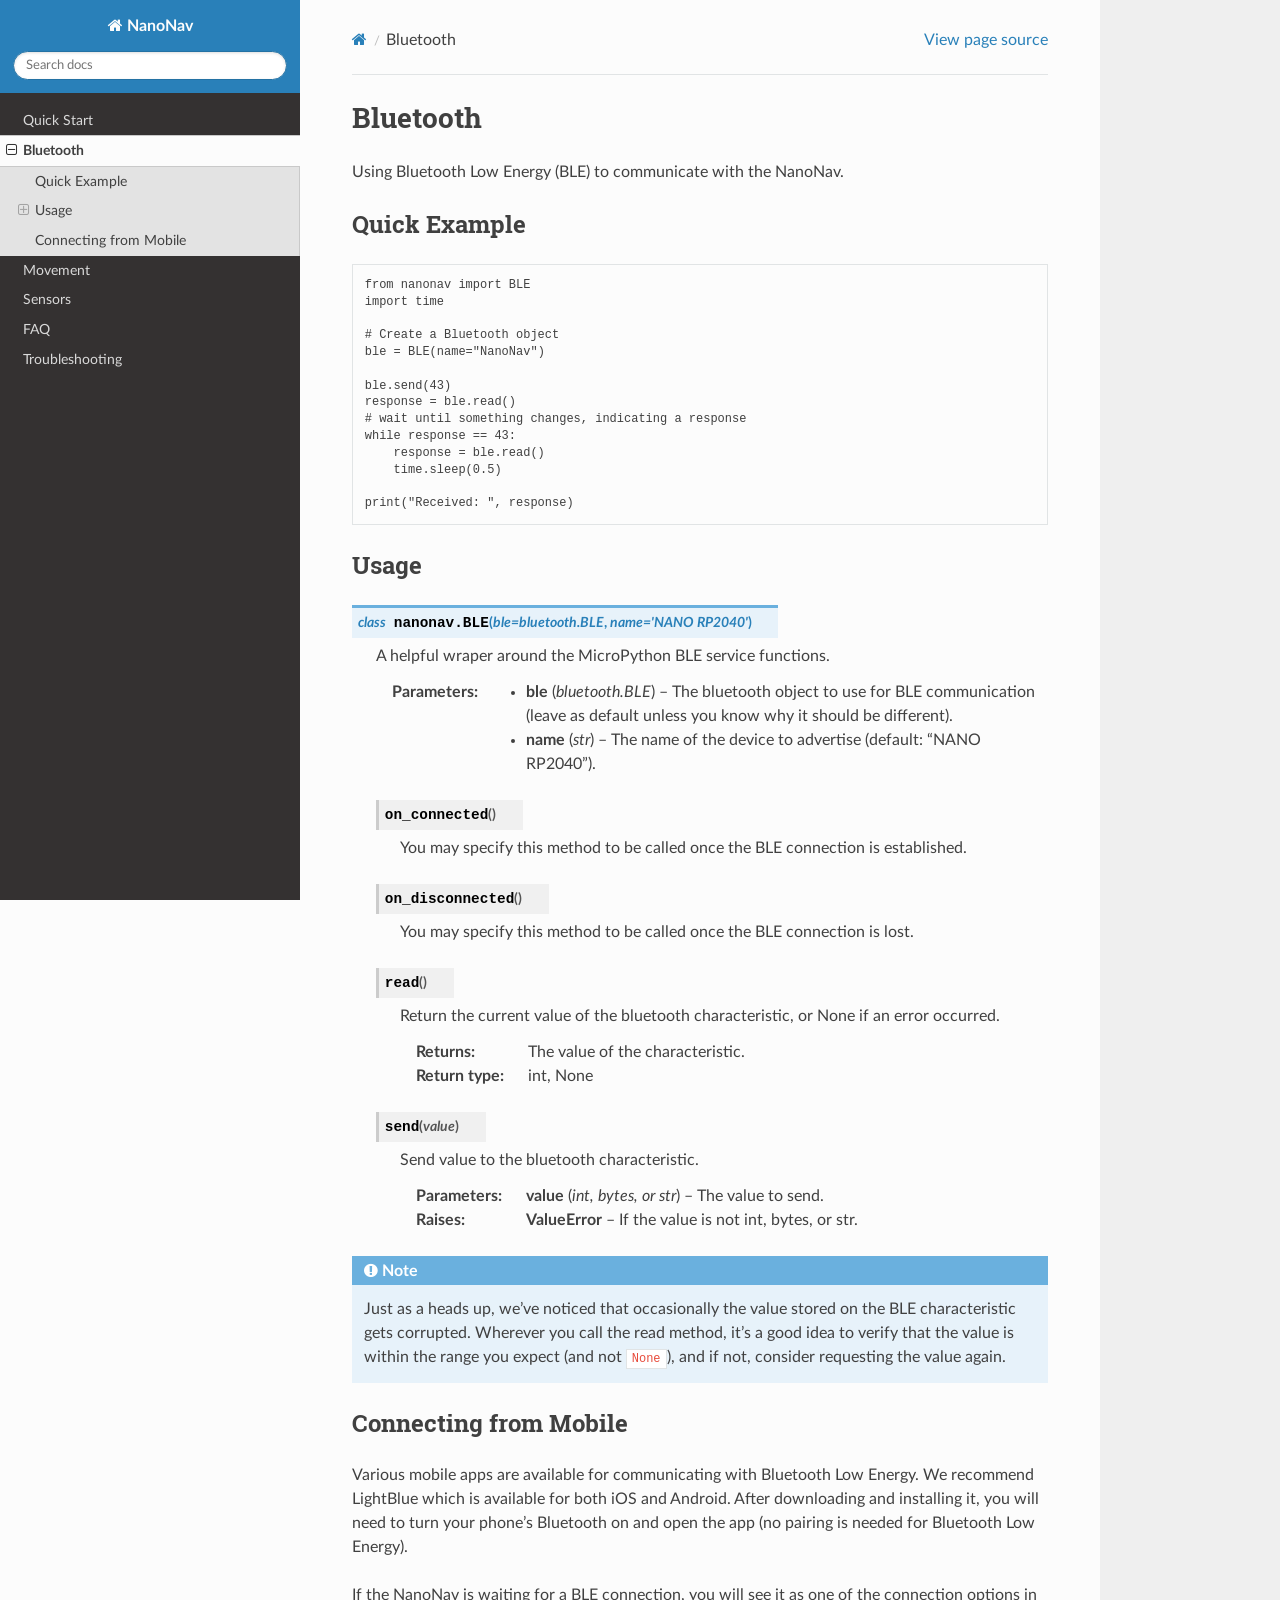
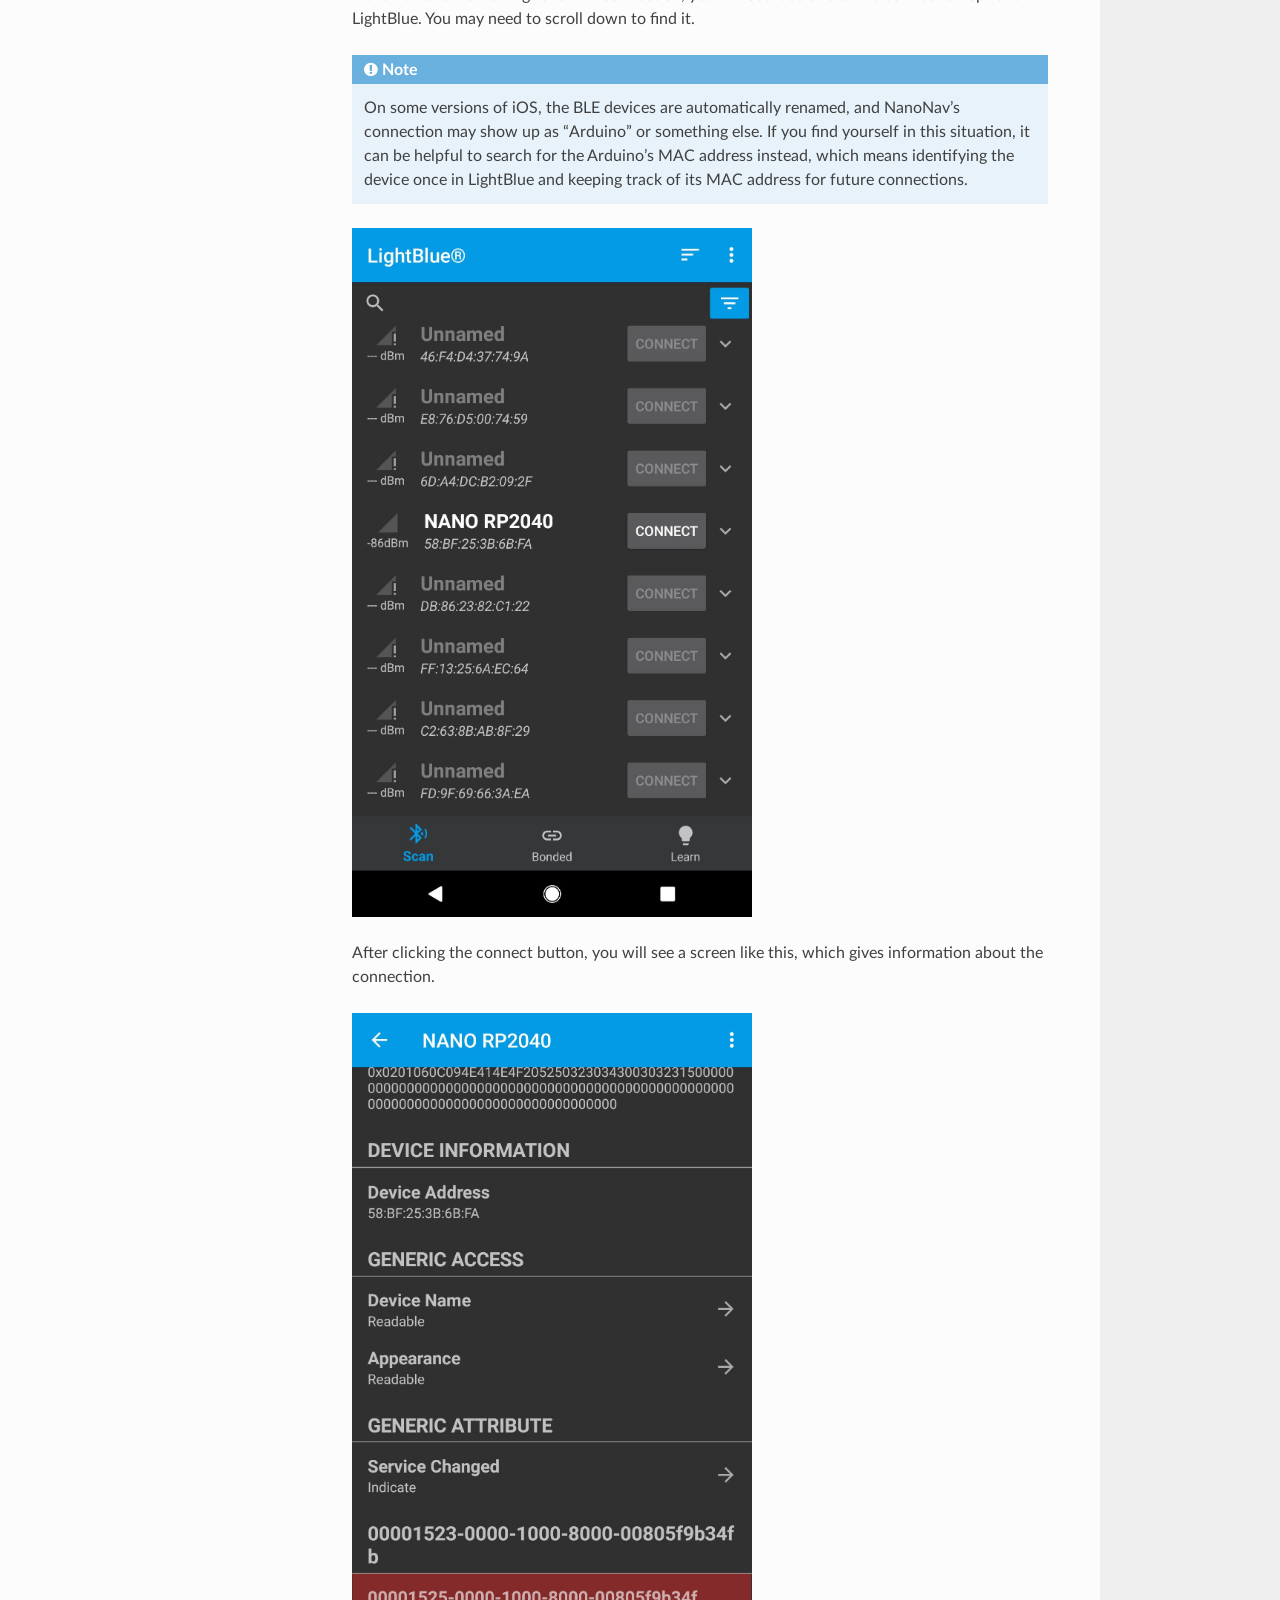
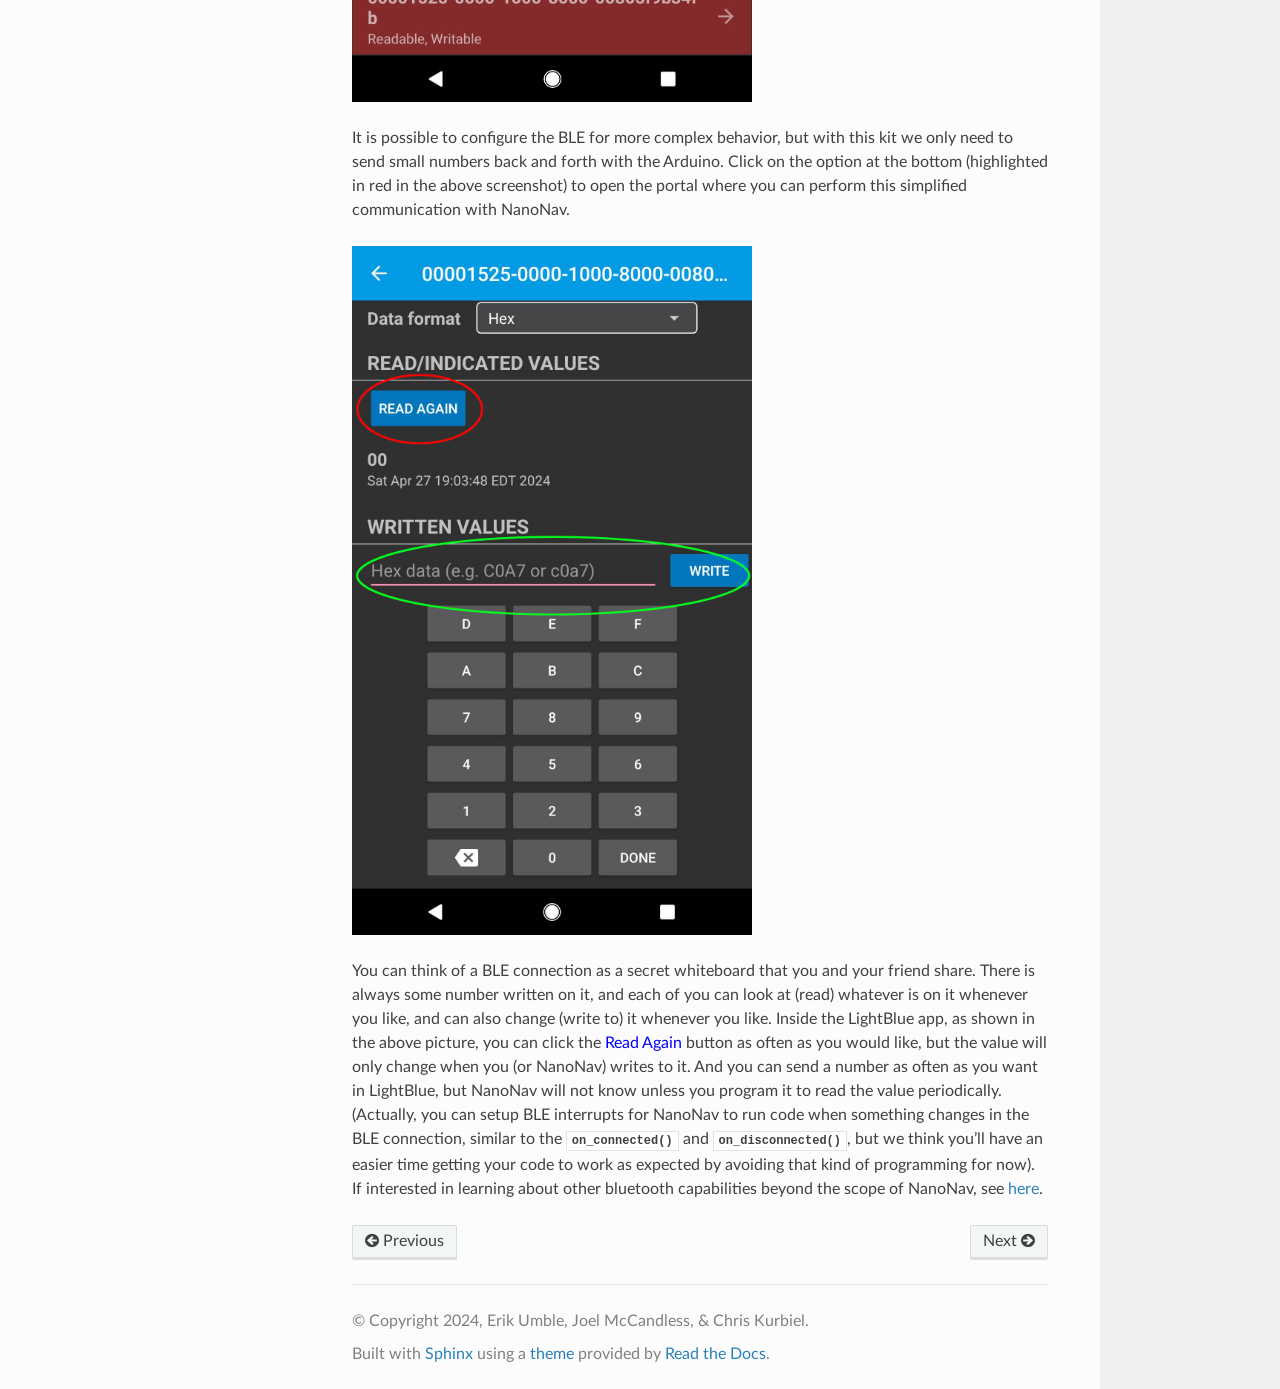
==== bluetooth.html @ 23963557 "deploy: 25255c36d114be1d2284da297a6f101bbb67461d" ====
<!DOCTYPE html>
<html class="writer-html5" lang="en" data-content_root="./">
<head>
  <meta charset="utf-8" /><meta name="viewport" content="width=device-width, initial-scale=1" />

  <meta name="viewport" content="width=device-width, initial-scale=1.0" />
  <title>Bluetooth &mdash; NanoNav  documentation</title>
      <link rel="stylesheet" type="text/css" href="_static/pygments.css?v=80d5e7a1" />
      <link rel="stylesheet" type="text/css" href="_static/css/theme.css?v=e59714d7" />
      <link rel="stylesheet" type="text/css" href="_static/copybutton.css?v=76b2166b" />
      <link rel="stylesheet" type="text/css" href="_static/css/s4defs-roles.css?v=35bf4f2f" />

  
      <script src="_static/jquery.js?v=5d32c60e"></script>
      <script src="_static/_sphinx_javascript_frameworks_compat.js?v=2cd50e6c"></script>
      <script src="_static/documentation_options.js?v=5929fcd5"></script>
      <script src="_static/doctools.js?v=9bcbadda"></script>
      <script src="_static/sphinx_highlight.js?v=dc90522c"></script>
      <script src="_static/clipboard.min.js?v=a7894cd8"></script>
      <script src="_static/copybutton.js?v=f281be69"></script>
    <script src="_static/js/theme.js"></script>
    <link rel="index" title="Index" href="genindex.html" />
    <link rel="search" title="Search" href="search.html" />
    <link rel="next" title="Movement" href="movement.html" />
    <link rel="prev" title="Quick Start" href="usage.html" /> 
</head>

<body class="wy-body-for-nav"> 
  <div class="wy-grid-for-nav">
    <nav data-toggle="wy-nav-shift" class="wy-nav-side">
      <div class="wy-side-scroll">
        <div class="wy-side-nav-search" >

          
          
          <a href="index.html" class="icon icon-home">
            NanoNav
          </a>
<div role="search">
  <form id="rtd-search-form" class="wy-form" action="search.html" method="get">
    <input type="text" name="q" placeholder="Search docs" aria-label="Search docs" />
    <input type="hidden" name="check_keywords" value="yes" />
    <input type="hidden" name="area" value="default" />
  </form>
</div>
        </div><div class="wy-menu wy-menu-vertical" data-spy="affix" role="navigation" aria-label="Navigation menu">
              <ul class="current">
<li class="toctree-l1"><a class="reference internal" href="usage.html">Quick Start</a></li>
<li class="toctree-l1 current"><a class="current reference internal" href="#">Bluetooth</a><ul>
<li class="toctree-l2"><a class="reference internal" href="#quick-example">Quick Example</a></li>
<li class="toctree-l2"><a class="reference internal" href="#usage">Usage</a><ul>
<li class="toctree-l3"><a class="reference internal" href="#nanonav.BLE"><code class="docutils literal notranslate"><span class="pre">BLE</span></code></a><ul>
<li class="toctree-l4"><a class="reference internal" href="#nanonav.BLE.on_connected"><code class="docutils literal notranslate"><span class="pre">BLE.on_connected()</span></code></a></li>
<li class="toctree-l4"><a class="reference internal" href="#nanonav.BLE.on_disconnected"><code class="docutils literal notranslate"><span class="pre">BLE.on_disconnected()</span></code></a></li>
<li class="toctree-l4"><a class="reference internal" href="#nanonav.BLE.read"><code class="docutils literal notranslate"><span class="pre">BLE.read()</span></code></a></li>
<li class="toctree-l4"><a class="reference internal" href="#nanonav.BLE.send"><code class="docutils literal notranslate"><span class="pre">BLE.send()</span></code></a></li>
</ul>
</li>
</ul>
</li>
<li class="toctree-l2"><a class="reference internal" href="#connecting-from-mobile">Connecting from Mobile</a></li>
</ul>
</li>
<li class="toctree-l1"><a class="reference internal" href="movement.html">Movement</a></li>
<li class="toctree-l1"><a class="reference internal" href="sensors.html">Sensors</a></li>
<li class="toctree-l1"><a class="reference internal" href="faq.html">FAQ</a></li>
<li class="toctree-l1"><a class="reference internal" href="faq.html#troubleshooting">Troubleshooting</a></li>
</ul>

        </div>
      </div>
    </nav>

    <section data-toggle="wy-nav-shift" class="wy-nav-content-wrap"><nav class="wy-nav-top" aria-label="Mobile navigation menu" >
          <i data-toggle="wy-nav-top" class="fa fa-bars"></i>
          <a href="index.html">NanoNav</a>
      </nav>

      <div class="wy-nav-content">
        <div class="rst-content">
          <div role="navigation" aria-label="Page navigation">
  <ul class="wy-breadcrumbs">
      <li><a href="index.html" class="icon icon-home" aria-label="Home"></a></li>
      <li class="breadcrumb-item active">Bluetooth</li>
      <li class="wy-breadcrumbs-aside">
            <a href="_sources/bluetooth.rst.txt" rel="nofollow"> View page source</a>
      </li>
  </ul>
  <hr/>
</div>
          <div role="main" class="document" itemscope="itemscope" itemtype="http://schema.org/Article">
           <div itemprop="articleBody">
             
  <section id="bluetooth">
<span id="id1"></span><h1>Bluetooth<a class="headerlink" href="#bluetooth" title="Link to this heading"></a></h1>
<p>Using Bluetooth Low Energy (BLE) to communicate with the NanoNav.</p>
<section id="quick-example">
<h2>Quick Example<a class="headerlink" href="#quick-example" title="Link to this heading"></a></h2>
<div class="highlight-python notranslate"><div class="highlight"><pre><span></span><span class="kn">from</span> <span class="nn">nanonav</span> <span class="kn">import</span> <span class="n">BLE</span>
<span class="kn">import</span> <span class="nn">time</span>

<span class="c1"># Create a Bluetooth object</span>
<span class="n">ble</span> <span class="o">=</span> <span class="n">BLE</span><span class="p">(</span><span class="n">name</span><span class="o">=</span><span class="s2">&quot;NanoNav&quot;</span><span class="p">)</span>

<span class="n">ble</span><span class="o">.</span><span class="n">send</span><span class="p">(</span><span class="mi">43</span><span class="p">)</span>
<span class="n">response</span> <span class="o">=</span> <span class="n">ble</span><span class="o">.</span><span class="n">read</span><span class="p">()</span>
<span class="c1"># wait until something changes, indicating a response</span>
<span class="k">while</span> <span class="n">response</span> <span class="o">==</span> <span class="mi">43</span><span class="p">:</span>
    <span class="n">response</span> <span class="o">=</span> <span class="n">ble</span><span class="o">.</span><span class="n">read</span><span class="p">()</span>
    <span class="n">time</span><span class="o">.</span><span class="n">sleep</span><span class="p">(</span><span class="mf">0.5</span><span class="p">)</span>

<span class="nb">print</span><span class="p">(</span><span class="s2">&quot;Received: &quot;</span><span class="p">,</span> <span class="n">response</span><span class="p">)</span>
</pre></div>
</div>
</section>
<section id="usage">
<h2>Usage<a class="headerlink" href="#usage" title="Link to this heading"></a></h2>
<dl class="py class">
<dt class="sig sig-object py" id="nanonav.BLE">
<em class="property"><span class="pre">class</span><span class="w"> </span></em><span class="sig-prename descclassname"><span class="pre">nanonav.</span></span><span class="sig-name descname"><span class="pre">BLE</span></span><span class="sig-paren">(</span><em class="sig-param"><span class="n"><span class="pre">ble</span></span><span class="o"><span class="pre">=</span></span><span class="default_value"><span class="pre">bluetooth.BLE</span></span></em>, <em class="sig-param"><span class="n"><span class="pre">name</span></span><span class="o"><span class="pre">=</span></span><span class="default_value"><span class="pre">'NANO</span> <span class="pre">RP2040'</span></span></em><span class="sig-paren">)</span><a class="headerlink" href="#nanonav.BLE" title="Link to this definition"></a></dt>
<dd><p>A helpful wraper around the MicroPython BLE service functions.</p>
<dl class="field-list simple">
<dt class="field-odd">Parameters<span class="colon">:</span></dt>
<dd class="field-odd"><ul class="simple">
<li><p><strong>ble</strong> (<em>bluetooth.BLE</em>) – The bluetooth object to use for BLE communication (leave as default unless you know why it should be different).</p></li>
<li><p><strong>name</strong> (<em>str</em>) – The name of the device to advertise (default: “NANO RP2040”).</p></li>
</ul>
</dd>
</dl>
<dl class="py method">
<dt class="sig sig-object py" id="nanonav.BLE.on_connected">
<span class="sig-name descname"><span class="pre">on_connected</span></span><span class="sig-paren">(</span><span class="sig-paren">)</span><a class="headerlink" href="#nanonav.BLE.on_connected" title="Link to this definition"></a></dt>
<dd><p>You may specify this method to be called once the BLE connection is established.</p>
</dd></dl>

<dl class="py method">
<dt class="sig sig-object py" id="nanonav.BLE.on_disconnected">
<span class="sig-name descname"><span class="pre">on_disconnected</span></span><span class="sig-paren">(</span><span class="sig-paren">)</span><a class="headerlink" href="#nanonav.BLE.on_disconnected" title="Link to this definition"></a></dt>
<dd><p>You may specify this method to be called once the BLE connection is lost.</p>
</dd></dl>

<dl class="py method">
<dt class="sig sig-object py" id="nanonav.BLE.read">
<span class="sig-name descname"><span class="pre">read</span></span><span class="sig-paren">(</span><span class="sig-paren">)</span><a class="headerlink" href="#nanonav.BLE.read" title="Link to this definition"></a></dt>
<dd><p>Return the current value of the bluetooth characteristic, or None if an error occurred.</p>
<dl class="field-list simple">
<dt class="field-odd">Returns<span class="colon">:</span></dt>
<dd class="field-odd"><p>The value of the characteristic.</p>
</dd>
<dt class="field-even">Return type<span class="colon">:</span></dt>
<dd class="field-even"><p>int, None</p>
</dd>
</dl>
</dd></dl>

<dl class="py method">
<dt class="sig sig-object py" id="nanonav.BLE.send">
<span class="sig-name descname"><span class="pre">send</span></span><span class="sig-paren">(</span><em class="sig-param"><span class="n"><span class="pre">value</span></span></em><span class="sig-paren">)</span><a class="headerlink" href="#nanonav.BLE.send" title="Link to this definition"></a></dt>
<dd><p>Send value to the bluetooth characteristic.</p>
<dl class="field-list simple">
<dt class="field-odd">Parameters<span class="colon">:</span></dt>
<dd class="field-odd"><p><strong>value</strong> (<em>int</em><em>, </em><em>bytes</em><em>, or </em><em>str</em>) – The value to send.</p>
</dd>
<dt class="field-even">Raises<span class="colon">:</span></dt>
<dd class="field-even"><p><strong>ValueError</strong> – If the value is not int, bytes, or str.</p>
</dd>
</dl>
</dd></dl>

</dd></dl>

<div class="admonition note">
<p class="admonition-title">Note</p>
<p>Just as a heads up, we’ve noticed that occasionally the value stored on the BLE characteristic gets corrupted. Wherever you call the <span class="incremental">read</span> method, it’s a good idea to verify that
the value is within the range you expect (and not <code class="docutils literal notranslate"><span class="pre">None</span></code>), and if not, consider requesting the value again.</p>
</div>
</section>
<section id="connecting-from-mobile">
<h2>Connecting from Mobile<a class="headerlink" href="#connecting-from-mobile" title="Link to this heading"></a></h2>
<p>Various mobile apps are available for communicating with Bluetooth Low Energy. We recommend LightBlue which is available for both iOS and Android.
After downloading and installing it, you will need to turn your phone’s Bluetooth on and open the app (no pairing is needed for Bluetooth Low Energy).</p>
<p>If the NanoNav is waiting for a BLE connection, you will see it as one of the connection options in LightBlue. You may need to scroll down to find it.</p>
<div class="admonition note">
<p class="admonition-title">Note</p>
<p>On some versions of iOS, the BLE devices are automatically renamed, and NanoNav’s connection may show up as “Arduino” or something else. If you find yourself in this
situation, it can be helpful to search for the Arduino’s MAC address instead, which means identifying the device once in LightBlue and keeping track of its MAC address for future connections.</p>
</div>
<a class="reference internal image-reference" href="_images/lightblue_devices_view.png"><img alt="LightBlue Application with Bluetooth connections available" src="_images/lightblue_devices_view.png" style="width: 400px;" />
</a>
<p>After clicking the connect button, you will see a screen like this, which gives information about the connection.</p>
<a class="reference internal image-reference" href="_images/lightblue_connected_view.png"><img alt="LightBlue Application after connecting to device" src="_images/lightblue_connected_view.png" style="width: 400px;" />
</a>
<p>It is possible to configure the BLE for more complex behavior, but with this kit we only need to send small numbers back and forth with the Arduino. Click on the
option at the bottom (highlighted in red in the above screenshot) to open the portal where you can perform this simplified communication with NanoNav.</p>
<a class="reference internal image-reference" href="_images/lightblue_characteristic_view.png"><img alt="LightBlue display of BLE characteristic, with options to read or write values to it" src="_images/lightblue_characteristic_view.png" style="width: 400px;" />
</a>
<p>You can think of a BLE connection as a secret whiteboard that you and your friend share. There is always some number written on it, and each of you
can look at (read) whatever is on it whenever you like, and can also change (write to) it whenever you like. Inside the LightBlue app, as shown in the
above picture, you can click the <span class="blue">Read Again</span> button as often as you would like, but the value will only
change when you (or NanoNav) writes to it. And you can send a number as often as you want in LightBlue, but NanoNav will not know unless you program it to
read the value periodically. (Actually, you can setup BLE interrupts for NanoNav to run code when something changes in the BLE connection, similar to the <a class="reference internal" href="#nanonav.BLE.on_connected" title="nanonav.BLE.on_connected"><code class="xref py py-meth docutils literal notranslate"><span class="pre">on_connected()</span></code></a> and <a class="reference internal" href="#nanonav.BLE.on_disconnected" title="nanonav.BLE.on_disconnected"><code class="xref py py-meth docutils literal notranslate"><span class="pre">on_disconnected()</span></code></a>, but we think
you’ll have an easier time getting your code to work as expected by avoiding that kind of programming for now).
If interested in learning about other bluetooth capabilities beyond the scope of NanoNav, see <a class="reference external" href="https://docs.micropython.org/en/latest/library/bluetooth.html">here</a>.</p>
</section>
</section>


           </div>
          </div>
          <footer><div class="rst-footer-buttons" role="navigation" aria-label="Footer">
        <a href="usage.html" class="btn btn-neutral float-left" title="Quick Start" accesskey="p" rel="prev"><span class="fa fa-arrow-circle-left" aria-hidden="true"></span> Previous</a>
        <a href="movement.html" class="btn btn-neutral float-right" title="Movement" accesskey="n" rel="next">Next <span class="fa fa-arrow-circle-right" aria-hidden="true"></span></a>
    </div>

  <hr/>

  <div role="contentinfo">
    <p>&#169; Copyright 2024, Erik Umble, Joel McCandless, &amp; Chris Kurbiel.</p>
  </div>

  Built with <a href="https://www.sphinx-doc.org/">Sphinx</a> using a
    <a href="https://github.com/readthedocs/sphinx_rtd_theme">theme</a>
    provided by <a href="https://readthedocs.org">Read the Docs</a>.
   

</footer>
        </div>
      </div>
    </section>
  </div>
  <script>
      jQuery(function () {
          SphinxRtdTheme.Navigation.enable(true);
      });
  </script> 

</body>
</html>
---- _static/css/theme.css ----
html{box-sizing:border-box}*,:after,:before{box-sizing:inherit}article,aside,details,figcaption,figure,footer,header,hgroup,nav,section{display:block}audio,canvas,video{display:inline-block;*display:inline;*zoom:1}[hidden],audio:not([controls]){display:none}*{-webkit-box-sizing:border-box;-moz-box-sizing:border-box;box-sizing:border-box}html{font-size:100%;-webkit-text-size-adjust:100%;-ms-text-size-adjust:100%}body{margin:0}a:active,a:hover{outline:0}abbr[title]{border-bottom:1px dotted}b,strong{font-weight:700}blockquote{margin:0}dfn{font-style:italic}ins{background:#ff9;text-decoration:none}ins,mark{color:#000}mark{background:#ff0;font-style:italic;font-weight:700}.rst-content code,.rst-content tt,code,kbd,pre,samp{font-family:monospace,serif;_font-family:courier new,monospace;font-size:1em}pre{white-space:pre}q{quotes:none}q:after,q:before{content:"";content:none}small{font-size:85%}sub,sup{font-size:75%;line-height:0;position:relative;vertical-align:baseline}sup{top:-.5em}sub{bottom:-.25em}dl,ol,ul{margin:0;padding:0;list-style:none;list-style-image:none}li{list-style:none}dd{margin:0}img{border:0;-ms-interpolation-mode:bicubic;vertical-align:middle;max-width:100%}svg:not(:root){overflow:hidden}figure,form{margin:0}label{cursor:pointer}button,input,select,textarea{font-size:100%;margin:0;vertical-align:baseline;*vertical-align:middle}button,input{line-height:normal}button,input[type=button],input[type=reset],input[type=submit]{cursor:pointer;-webkit-appearance:button;*overflow:visible}button[disabled],input[disabled]{cursor:default}input[type=search]{-webkit-appearance:textfield;-moz-box-sizing:content-box;-webkit-box-sizing:content-box;box-sizing:content-box}textarea{resize:vertical}table{border-collapse:collapse;border-spacing:0}td{vertical-align:top}.chromeframe{margin:.2em 0;background:#ccc;color:#000;padding:.2em 0}.ir{display:block;border:0;text-indent:-999em;overflow:hidden;background-color:transparent;background-repeat:no-repeat;text-align:left;direction:ltr;*line-height:0}.ir br{display:none}.hidden{display:none!important;visibility:hidden}.visuallyhidden{border:0;clip:rect(0 0 0 0);height:1px;margin:-1px;overflow:hidden;padding:0;position:absolute;width:1px}.visuallyhidden.focusable:active,.visuallyhidden.focusable:focus{clip:auto;height:auto;margin:0;overflow:visible;position:static;width:auto}.invisible{visibility:hidden}.relative{position:relative}big,small{font-size:100%}@media print{body,html,section{background:none!important}*{box-shadow:none!important;text-shadow:none!important;filter:none!important;-ms-filter:none!important}a,a:visited{text-decoration:underline}.ir a:after,a[href^="#"]:after,a[href^="javascript:"]:after{content:""}blockquote,pre{page-break-inside:avoid}thead{display:table-header-group}img,tr{page-break-inside:avoid}img{max-width:100%!important}@page{margin:.5cm}.rst-content .toctree-wrapper>p.caption,h2,h3,p{orphans:3;widows:3}.rst-content .toctree-wrapper>p.caption,h2,h3{page-break-after:avoid}}.btn,.fa:before,.icon:before,.rst-content .admonition,.rst-content .admonition-title:before,.rst-content .admonition-todo,.rst-content .attention,.rst-content .caution,.rst-content .code-block-caption .headerlink:before,.rst-content .danger,.rst-content .eqno .headerlink:before,.rst-content .error,.rst-content .hint,.rst-content .important,.rst-content .note,.rst-content .seealso,.rst-content .tip,.rst-content .warning,.rst-content code.download span:first-child:before,.rst-content dl dt .headerlink:before,.rst-content h1 .headerlink:before,.rst-content h2 .headerlink:before,.rst-content h3 .headerlink:before,.rst-content h4 .headerlink:before,.rst-content h5 .headerlink:before,.rst-content h6 .headerlink:before,.rst-content p.caption .headerlink:before,.rst-content p .headerlink:before,.rst-content table>caption .headerlink:before,.rst-content tt.download span:first-child:before,.wy-alert,.wy-dropdown .caret:before,.wy-inline-validate.wy-inline-validate-danger .wy-input-context:before,.wy-inline-validate.wy-inline-validate-info .wy-input-context:before,.wy-inline-validate.wy-inline-validate-success .wy-input-context:before,.wy-inline-validate.wy-inline-validate-warning .wy-input-context:before,.wy-menu-vertical li.current>a button.toctree-expand:before,.wy-menu-vertical li.on a button.toctree-expand:before,.wy-menu-vertical li button.toctree-expand:before,input[type=color],input[type=date],input[type=datetime-local],input[type=datetime],input[type=email],input[type=month],input[type=number],input[type=password],input[type=search],input[type=tel],input[type=text],input[type=time],input[type=url],input[type=week],select,textarea{-webkit-font-smoothing:antialiased}.clearfix{*zoom:1}.clearfix:after,.clearfix:before{display:table;content:""}.clearfix:after{clear:both}/*!
 *  Font Awesome 4.7.0 by @davegandy - http://fontawesome.io - @fontawesome
 *  License - http://fontawesome.io/license (Font: SIL OFL 1.1, CSS: MIT License)
 */@font-face{font-family:FontAwesome;src:url(fonts/fontawesome-webfont.eot?674f50d287a8c48dc19ba404d20fe713);src:url(fonts/fontawesome-webfont.eot?674f50d287a8c48dc19ba404d20fe713?#iefix&v=4.7.0) format("embedded-opentype"),url(fonts/fontawesome-webfont.woff2?af7ae505a9eed503f8b8e6982036873e) format("woff2"),url(fonts/fontawesome-webfont.woff?fee66e712a8a08eef5805a46892932ad) format("woff"),url(fonts/fontawesome-webfont.ttf?b06871f281fee6b241d60582ae9369b9) format("truetype"),url(fonts/fontawesome-webfont.svg?912ec66d7572ff821749319396470bde#fontawesomeregular) format("svg");font-weight:400;font-style:normal}.fa,.icon,.rst-content .admonition-title,.rst-content .code-block-caption .headerlink,.rst-content .eqno .headerlink,.rst-content code.download span:first-child,.rst-content dl dt .headerlink,.rst-content h1 .headerlink,.rst-content h2 .headerlink,.rst-content h3 .headerlink,.rst-content h4 .headerlink,.rst-content h5 .headerlink,.rst-content h6 .headerlink,.rst-content p.caption .headerlink,.rst-content p .headerlink,.rst-content table>caption .headerlink,.rst-content tt.download span:first-child,.wy-menu-vertical li.current>a button.toctree-expand,.wy-menu-vertical li.on a button.toctree-expand,.wy-menu-vertical li button.toctree-expand{display:inline-block;font:normal normal normal 14px/1 FontAwesome;font-size:inherit;text-rendering:auto;-webkit-font-smoothing:antialiased;-moz-osx-font-smoothing:grayscale}.fa-lg{font-size:1.33333em;line-height:.75em;vertical-align:-15%}.fa-2x{font-size:2em}.fa-3x{font-size:3em}.fa-4x{font-size:4em}.fa-5x{font-size:5em}.fa-fw{width:1.28571em;text-align:center}.fa-ul{padding-left:0;margin-left:2.14286em;list-style-type:none}.fa-ul>li{position:relative}.fa-li{position:absolute;left:-2.14286em;width:2.14286em;top:.14286em;text-align:center}.fa-li.fa-lg{left:-1.85714em}.fa-border{padding:.2em .25em .15em;border:.08em solid #eee;border-radius:.1em}.fa-pull-left{float:left}.fa-pull-right{float:right}.fa-pull-left.icon,.fa.fa-pull-left,.rst-content .code-block-caption .fa-pull-left.headerlink,.rst-content .eqno .fa-pull-left.headerlink,.rst-content .fa-pull-left.admonition-title,.rst-content code.download span.fa-pull-left:first-child,.rst-content dl dt .fa-pull-left.headerlink,.rst-content h1 .fa-pull-left.headerlink,.rst-content h2 .fa-pull-left.headerlink,.rst-content h3 .fa-pull-left.headerlink,.rst-content h4 .fa-pull-left.headerlink,.rst-content h5 .fa-pull-left.headerlink,.rst-content h6 .fa-pull-left.headerlink,.rst-content p .fa-pull-left.headerlink,.rst-content table>caption .fa-pull-left.headerlink,.rst-content tt.download span.fa-pull-left:first-child,.wy-menu-vertical li.current>a button.fa-pull-left.toctree-expand,.wy-menu-vertical li.on a button.fa-pull-left.toctree-expand,.wy-menu-vertical li button.fa-pull-left.toctree-expand{margin-right:.3em}.fa-pull-right.icon,.fa.fa-pull-right,.rst-content .code-block-caption .fa-pull-right.headerlink,.rst-content .eqno .fa-pull-right.headerlink,.rst-content .fa-pull-right.admonition-title,.rst-content code.download span.fa-pull-right:first-child,.rst-content dl dt .fa-pull-right.headerlink,.rst-content h1 .fa-pull-right.headerlink,.rst-content h2 .fa-pull-right.headerlink,.rst-content h3 .fa-pull-right.headerlink,.rst-content h4 .fa-pull-right.headerlink,.rst-content h5 .fa-pull-right.headerlink,.rst-content h6 .fa-pull-right.headerlink,.rst-content p .fa-pull-right.headerlink,.rst-content table>caption .fa-pull-right.headerlink,.rst-content tt.download span.fa-pull-right:first-child,.wy-menu-vertical li.current>a button.fa-pull-right.toctree-expand,.wy-menu-vertical li.on a button.fa-pull-right.toctree-expand,.wy-menu-vertical li button.fa-pull-right.toctree-expand{margin-left:.3em}.pull-right{float:right}.pull-left{float:left}.fa.pull-left,.pull-left.icon,.rst-content .code-block-caption .pull-left.headerlink,.rst-content .eqno .pull-left.headerlink,.rst-content .pull-left.admonition-title,.rst-content code.download span.pull-left:first-child,.rst-content dl dt .pull-left.headerlink,.rst-content h1 .pull-left.headerlink,.rst-content h2 .pull-left.headerlink,.rst-content h3 .pull-left.headerlink,.rst-content h4 .pull-left.headerlink,.rst-content h5 .pull-left.headerlink,.rst-content h6 .pull-left.headerlink,.rst-content p .pull-left.headerlink,.rst-content table>caption .pull-left.headerlink,.rst-content tt.download span.pull-left:first-child,.wy-menu-vertical li.current>a button.pull-left.toctree-expand,.wy-menu-vertical li.on a button.pull-left.toctree-expand,.wy-menu-vertical li button.pull-left.toctree-expand{margin-right:.3em}.fa.pull-right,.pull-right.icon,.rst-content .code-block-caption .pull-right.headerlink,.rst-content .eqno .pull-right.headerlink,.rst-content .pull-right.admonition-title,.rst-content code.download span.pull-right:first-child,.rst-content dl dt .pull-right.headerlink,.rst-content h1 .pull-right.headerlink,.rst-content h2 .pull-right.headerlink,.rst-content h3 .pull-right.headerlink,.rst-content h4 .pull-right.headerlink,.rst-content h5 .pull-right.headerlink,.rst-content h6 .pull-right.headerlink,.rst-content p .pull-right.headerlink,.rst-content table>caption .pull-right.headerlink,.rst-content tt.download span.pull-right:first-child,.wy-menu-vertical li.current>a button.pull-right.toctree-expand,.wy-menu-vertical li.on a button.pull-right.toctree-expand,.wy-menu-vertical li button.pull-right.toctree-expand{margin-left:.3em}.fa-spin{-webkit-animation:fa-spin 2s linear infinite;animation:fa-spin 2s linear infinite}.fa-pulse{-webkit-animation:fa-spin 1s steps(8) infinite;animation:fa-spin 1s steps(8) infinite}@-webkit-keyframes fa-spin{0%{-webkit-transform:rotate(0deg);transform:rotate(0deg)}to{-webkit-transform:rotate(359deg);transform:rotate(359deg)}}@keyframes fa-spin{0%{-webkit-transform:rotate(0deg);transform:rotate(0deg)}to{-webkit-transform:rotate(359deg);transform:rotate(359deg)}}.fa-rotate-90{-ms-filter:"progid:DXImageTransform.Microsoft.BasicImage(rotation=1)";-webkit-transform:rotate(90deg);-ms-transform:rotate(90deg);transform:rotate(90deg)}.fa-rotate-180{-ms-filter:"progid:DXImageTransform.Microsoft.BasicImage(rotation=2)";-webkit-transform:rotate(180deg);-ms-transform:rotate(180deg);transform:rotate(180deg)}.fa-rotate-270{-ms-filter:"progid:DXImageTransform.Microsoft.BasicImage(rotation=3)";-webkit-transform:rotate(270deg);-ms-transform:rotate(270deg);transform:rotate(270deg)}.fa-flip-horizontal{-ms-filter:"progid:DXImageTransform.Microsoft.BasicImage(rotation=0, mirror=1)";-webkit-transform:scaleX(-1);-ms-transform:scaleX(-1);transform:scaleX(-1)}.fa-flip-vertical{-ms-filter:"progid:DXImageTransform.Microsoft.BasicImage(rotation=2, mirror=1)";-webkit-transform:scaleY(-1);-ms-transform:scaleY(-1);transform:scaleY(-1)}:root .fa-flip-horizontal,:root .fa-flip-vertical,:root .fa-rotate-90,:root .fa-rotate-180,:root .fa-rotate-270{filter:none}.fa-stack{position:relative;display:inline-block;width:2em;height:2em;line-height:2em;vertical-align:middle}.fa-stack-1x,.fa-stack-2x{position:absolute;left:0;width:100%;text-align:center}.fa-stack-1x{line-height:inherit}.fa-stack-2x{font-size:2em}.fa-inverse{color:#fff}.fa-glass:before{content:""}.fa-music:before{content:""}.fa-search:before,.icon-search:before{content:""}.fa-envelope-o:before{content:""}.fa-heart:before{content:""}.fa-star:before{content:""}.fa-star-o:before{content:""}.fa-user:before{content:""}.fa-film:before{content:""}.fa-th-large:before{content:""}.fa-th:before{content:""}.fa-th-list:before{content:""}.fa-check:before{content:""}.fa-close:before,.fa-remove:before,.fa-times:before{content:""}.fa-search-plus:before{content:""}.fa-search-minus:before{content:""}.fa-power-off:before{content:""}.fa-signal:before{content:""}.fa-cog:before,.fa-gear:before{content:""}.fa-trash-o:before{content:""}.fa-home:before,.icon-home:before{content:""}.fa-file-o:before{content:""}.fa-clock-o:before{content:""}.fa-road:before{content:""}.fa-download:before,.rst-content code.download span:first-child:before,.rst-content tt.download span:first-child:before{content:""}.fa-arrow-circle-o-down:before{content:""}.fa-arrow-circle-o-up:before{content:""}.fa-inbox:before{content:""}.fa-play-circle-o:before{content:""}.fa-repeat:before,.fa-rotate-right:before{content:""}.fa-refresh:before{content:""}.fa-list-alt:before{content:""}.fa-lock:before{content:""}.fa-flag:before{content:""}.fa-headphones:before{content:""}.fa-volume-off:before{content:""}.fa-volume-down:before{content:""}.fa-volume-up:before{content:""}.fa-qrcode:before{content:""}.fa-barcode:before{content:""}.fa-tag:before{content:""}.fa-tags:before{content:""}.fa-book:before,.icon-book:before{content:""}.fa-bookmark:before{content:""}.fa-print:before{content:""}.fa-camera:before{content:""}.fa-font:before{content:""}.fa-bold:before{content:""}.fa-italic:before{content:""}.fa-text-height:before{content:""}.fa-text-width:before{content:""}.fa-align-left:before{content:""}.fa-align-center:before{content:""}.fa-align-right:before{content:""}.fa-align-justify:before{content:""}.fa-list:before{content:""}.fa-dedent:before,.fa-outdent:before{content:""}.fa-indent:before{content:""}.fa-video-camera:before{content:""}.fa-image:before,.fa-photo:before,.fa-picture-o:before{content:""}.fa-pencil:before{content:""}.fa-map-marker:before{content:""}.fa-adjust:before{content:""}.fa-tint:before{content:""}.fa-edit:before,.fa-pencil-square-o:before{content:""}.fa-share-square-o:before{content:""}.fa-check-square-o:before{content:""}.fa-arrows:before{content:""}.fa-step-backward:before{content:""}.fa-fast-backward:before{content:""}.fa-backward:before{content:""}.fa-play:before{content:""}.fa-pause:before{content:""}.fa-stop:before{content:""}.fa-forward:before{content:""}.fa-fast-forward:before{content:""}.fa-step-forward:before{content:""}.fa-eject:before{content:""}.fa-chevron-left:before{content:""}.fa-chevron-right:before{content:""}.fa-plus-circle:before{content:""}.fa-minus-circle:before{content:""}.fa-times-circle:before,.wy-inline-validate.wy-inline-validate-danger .wy-input-context:before{content:""}.fa-check-circle:before,.wy-inline-validate.wy-inline-validate-success .wy-input-context:before{content:""}.fa-question-circle:before{content:""}.fa-info-circle:before{content:""}.fa-crosshairs:before{content:""}.fa-times-circle-o:before{content:""}.fa-check-circle-o:before{content:""}.fa-ban:before{content:""}.fa-arrow-left:before{content:""}.fa-arrow-right:before{content:""}.fa-arrow-up:before{content:""}.fa-arrow-down:before{content:""}.fa-mail-forward:before,.fa-share:before{content:""}.fa-expand:before{content:""}.fa-compress:before{content:""}.fa-plus:before{content:""}.fa-minus:before{content:""}.fa-asterisk:before{content:""}.fa-exclamation-circle:before,.rst-content .admonition-title:before,.wy-inline-validate.wy-inline-validate-info .wy-input-context:before,.wy-inline-validate.wy-inline-validate-warning .wy-input-context:before{content:""}.fa-gift:before{content:""}.fa-leaf:before{content:""}.fa-fire:before,.icon-fire:before{content:""}.fa-eye:before{content:""}.fa-eye-slash:before{content:""}.fa-exclamation-triangle:before,.fa-warning:before{content:""}.fa-plane:before{content:""}.fa-calendar:before{content:""}.fa-random:before{content:""}.fa-comment:before{content:""}.fa-magnet:before{content:""}.fa-chevron-up:before{content:""}.fa-chevron-down:before{content:""}.fa-retweet:before{content:""}.fa-shopping-cart:before{content:""}.fa-folder:before{content:""}.fa-folder-open:before{content:""}.fa-arrows-v:before{content:""}.fa-arrows-h:before{content:""}.fa-bar-chart-o:before,.fa-bar-chart:before{content:""}.fa-twitter-square:before{content:""}.fa-facebook-square:before{content:""}.fa-camera-retro:before{content:""}.fa-key:before{content:""}.fa-cogs:before,.fa-gears:before{content:""}.fa-comments:before{content:""}.fa-thumbs-o-up:before{content:""}.fa-thumbs-o-down:before{content:""}.fa-star-half:before{content:""}.fa-heart-o:before{content:""}.fa-sign-out:before{content:""}.fa-linkedin-square:before{content:""}.fa-thumb-tack:before{content:""}.fa-external-link:before{content:""}.fa-sign-in:before{content:""}.fa-trophy:before{content:""}.fa-github-square:before{content:""}.fa-upload:before{content:""}.fa-lemon-o:before{content:""}.fa-phone:before{content:""}.fa-square-o:before{content:""}.fa-bookmark-o:before{content:""}.fa-phone-square:before{content:""}.fa-twitter:before{content:""}.fa-facebook-f:before,.fa-facebook:before{content:""}.fa-github:before,.icon-github:before{content:""}.fa-unlock:before{content:""}.fa-credit-card:before{content:""}.fa-feed:before,.fa-rss:before{content:""}.fa-hdd-o:before{content:""}.fa-bullhorn:before{content:""}.fa-bell:before{content:""}.fa-certificate:before{content:""}.fa-hand-o-right:before{content:""}.fa-hand-o-left:before{content:""}.fa-hand-o-up:before{content:""}.fa-hand-o-down:before{content:""}.fa-arrow-circle-left:before,.icon-circle-arrow-left:before{content:""}.fa-arrow-circle-right:before,.icon-circle-arrow-right:before{content:""}.fa-arrow-circle-up:before{content:""}.fa-arrow-circle-down:before{content:""}.fa-globe:before{content:""}.fa-wrench:before{content:""}.fa-tasks:before{content:""}.fa-filter:before{content:""}.fa-briefcase:before{content:""}.fa-arrows-alt:before{content:""}.fa-group:before,.fa-users:before{content:""}.fa-chain:before,.fa-link:before,.icon-link:before{content:""}.fa-cloud:before{content:""}.fa-flask:before{content:""}.fa-cut:before,.fa-scissors:before{content:""}.fa-copy:before,.fa-files-o:before{content:""}.fa-paperclip:before{content:""}.fa-floppy-o:before,.fa-save:before{content:""}.fa-square:before{content:""}.fa-bars:before,.fa-navicon:before,.fa-reorder:before{content:""}.fa-list-ul:before{content:""}.fa-list-ol:before{content:""}.fa-strikethrough:before{content:""}.fa-underline:before{content:""}.fa-table:before{content:""}.fa-magic:before{content:""}.fa-truck:before{content:""}.fa-pinterest:before{content:""}.fa-pinterest-square:before{content:""}.fa-google-plus-square:before{content:""}.fa-google-plus:before{content:""}.fa-money:before{content:""}.fa-caret-down:before,.icon-caret-down:before,.wy-dropdown .caret:before{content:""}.fa-caret-up:before{content:""}.fa-caret-left:before{content:""}.fa-caret-right:before{content:""}.fa-columns:before{content:""}.fa-sort:before,.fa-unsorted:before{content:""}.fa-sort-desc:before,.fa-sort-down:before{content:""}.fa-sort-asc:before,.fa-sort-up:before{content:""}.fa-envelope:before{content:""}.fa-linkedin:before{content:""}.fa-rotate-left:before,.fa-undo:before{content:""}.fa-gavel:before,.fa-legal:before{content:""}.fa-dashboard:before,.fa-tachometer:before{content:""}.fa-comment-o:before{content:""}.fa-comments-o:before{content:""}.fa-bolt:before,.fa-flash:before{content:""}.fa-sitemap:before{content:""}.fa-umbrella:before{content:""}.fa-clipboard:before,.fa-paste:before{content:""}.fa-lightbulb-o:before{content:""}.fa-exchange:before{content:""}.fa-cloud-download:before{content:""}.fa-cloud-upload:before{content:""}.fa-user-md:before{content:""}.fa-stethoscope:before{content:""}.fa-suitcase:before{content:""}.fa-bell-o:before{content:""}.fa-coffee:before{content:""}.fa-cutlery:before{content:""}.fa-file-text-o:before{content:""}.fa-building-o:before{content:""}.fa-hospital-o:before{content:""}.fa-ambulance:before{content:""}.fa-medkit:before{content:""}.fa-fighter-jet:before{content:""}.fa-beer:before{content:""}.fa-h-square:before{content:""}.fa-plus-square:before{content:""}.fa-angle-double-left:before{content:""}.fa-angle-double-right:before{content:""}.fa-angle-double-up:before{content:""}.fa-angle-double-down:before{content:""}.fa-angle-left:before{content:""}.fa-angle-right:before{content:""}.fa-angle-up:before{content:""}.fa-angle-down:before{content:""}.fa-desktop:before{content:""}.fa-laptop:before{content:""}.fa-tablet:before{content:""}.fa-mobile-phone:before,.fa-mobile:before{content:""}.fa-circle-o:before{content:""}.fa-quote-left:before{content:""}.fa-quote-right:before{content:""}.fa-spinner:before{content:""}.fa-circle:before{content:""}.fa-mail-reply:before,.fa-reply:before{content:""}.fa-github-alt:before{content:""}.fa-folder-o:before{content:""}.fa-folder-open-o:before{content:""}.fa-smile-o:before{content:""}.fa-frown-o:before{content:""}.fa-meh-o:before{content:""}.fa-gamepad:before{content:""}.fa-keyboard-o:before{content:""}.fa-flag-o:before{content:""}.fa-flag-checkered:before{content:""}.fa-terminal:before{content:""}.fa-code:before{content:""}.fa-mail-reply-all:before,.fa-reply-all:before{content:""}.fa-star-half-empty:before,.fa-star-half-full:before,.fa-star-half-o:before{content:""}.fa-location-arrow:before{content:""}.fa-crop:before{content:""}.fa-code-fork:before{content:""}.fa-chain-broken:before,.fa-unlink:before{content:""}.fa-question:before{content:""}.fa-info:before{content:""}.fa-exclamation:before{content:""}.fa-superscript:before{content:""}.fa-subscript:before{content:""}.fa-eraser:before{content:""}.fa-puzzle-piece:before{content:""}.fa-microphone:before{content:""}.fa-microphone-slash:before{content:""}.fa-shield:before{content:""}.fa-calendar-o:before{content:""}.fa-fire-extinguisher:before{content:""}.fa-rocket:before{content:""}.fa-maxcdn:before{content:""}.fa-chevron-circle-left:before{content:""}.fa-chevron-circle-right:before{content:""}.fa-chevron-circle-up:before{content:""}.fa-chevron-circle-down:before{content:""}.fa-html5:before{content:""}.fa-css3:before{content:""}.fa-anchor:before{content:""}.fa-unlock-alt:before{content:""}.fa-bullseye:before{content:""}.fa-ellipsis-h:before{content:""}.fa-ellipsis-v:before{content:""}.fa-rss-square:before{content:""}.fa-play-circle:before{content:""}.fa-ticket:before{content:""}.fa-minus-square:before{content:""}.fa-minus-square-o:before,.wy-menu-vertical li.current>a button.toctree-expand:before,.wy-menu-vertical li.on a button.toctree-expand:before{content:""}.fa-level-up:before{content:""}.fa-level-down:before{content:""}.fa-check-square:before{content:""}.fa-pencil-square:before{content:""}.fa-external-link-square:before{content:""}.fa-share-square:before{content:""}.fa-compass:before{content:""}.fa-caret-square-o-down:before,.fa-toggle-down:before{content:""}.fa-caret-square-o-up:before,.fa-toggle-up:before{content:""}.fa-caret-square-o-right:before,.fa-toggle-right:before{content:""}.fa-eur:before,.fa-euro:before{content:""}.fa-gbp:before{content:""}.fa-dollar:before,.fa-usd:before{content:""}.fa-inr:before,.fa-rupee:before{content:""}.fa-cny:before,.fa-jpy:before,.fa-rmb:before,.fa-yen:before{content:""}.fa-rouble:before,.fa-rub:before,.fa-ruble:before{content:""}.fa-krw:before,.fa-won:before{content:""}.fa-bitcoin:before,.fa-btc:before{content:""}.fa-file:before{content:""}.fa-file-text:before{content:""}.fa-sort-alpha-asc:before{content:""}.fa-sort-alpha-desc:before{content:""}.fa-sort-amount-asc:before{content:""}.fa-sort-amount-desc:before{content:""}.fa-sort-numeric-asc:before{content:""}.fa-sort-numeric-desc:before{content:""}.fa-thumbs-up:before{content:""}.fa-thumbs-down:before{content:""}.fa-youtube-square:before{content:""}.fa-youtube:before{content:""}.fa-xing:before{content:""}.fa-xing-square:before{content:""}.fa-youtube-play:before{content:""}.fa-dropbox:before{content:""}.fa-stack-overflow:before{content:""}.fa-instagram:before{content:""}.fa-flickr:before{content:""}.fa-adn:before{content:""}.fa-bitbucket:before,.icon-bitbucket:before{content:""}.fa-bitbucket-square:before{content:""}.fa-tumblr:before{content:""}.fa-tumblr-square:before{content:""}.fa-long-arrow-down:before{content:""}.fa-long-arrow-up:before{content:""}.fa-long-arrow-left:before{content:""}.fa-long-arrow-right:before{content:""}.fa-apple:before{content:""}.fa-windows:before{content:""}.fa-android:before{content:""}.fa-linux:before{content:""}.fa-dribbble:before{content:""}.fa-skype:before{content:""}.fa-foursquare:before{content:""}.fa-trello:before{content:""}.fa-female:before{content:""}.fa-male:before{content:""}.fa-gittip:before,.fa-gratipay:before{content:""}.fa-sun-o:before{content:""}.fa-moon-o:before{content:""}.fa-archive:before{content:""}.fa-bug:before{content:""}.fa-vk:before{content:""}.fa-weibo:before{content:""}.fa-renren:before{content:""}.fa-pagelines:before{content:""}.fa-stack-exchange:before{content:""}.fa-arrow-circle-o-right:before{content:""}.fa-arrow-circle-o-left:before{content:""}.fa-caret-square-o-left:before,.fa-toggle-left:before{content:""}.fa-dot-circle-o:before{content:""}.fa-wheelchair:before{content:""}.fa-vimeo-square:before{content:""}.fa-try:before,.fa-turkish-lira:before{content:""}.fa-plus-square-o:before,.wy-menu-vertical li button.toctree-expand:before{content:""}.fa-space-shuttle:before{content:""}.fa-slack:before{content:""}.fa-envelope-square:before{content:""}.fa-wordpress:before{content:""}.fa-openid:before{content:""}.fa-bank:before,.fa-institution:before,.fa-university:before{content:""}.fa-graduation-cap:before,.fa-mortar-board:before{content:""}.fa-yahoo:before{content:""}.fa-google:before{content:""}.fa-reddit:before{content:""}.fa-reddit-square:before{content:""}.fa-stumbleupon-circle:before{content:""}.fa-stumbleupon:before{content:""}.fa-delicious:before{content:""}.fa-digg:before{content:""}.fa-pied-piper-pp:before{content:""}.fa-pied-piper-alt:before{content:""}.fa-drupal:before{content:""}.fa-joomla:before{content:""}.fa-language:before{content:""}.fa-fax:before{content:""}.fa-building:before{content:""}.fa-child:before{content:""}.fa-paw:before{content:""}.fa-spoon:before{content:""}.fa-cube:before{content:""}.fa-cubes:before{content:""}.fa-behance:before{content:""}.fa-behance-square:before{content:""}.fa-steam:before{content:""}.fa-steam-square:before{content:""}.fa-recycle:before{content:""}.fa-automobile:before,.fa-car:before{content:""}.fa-cab:before,.fa-taxi:before{content:""}.fa-tree:before{content:""}.fa-spotify:before{content:""}.fa-deviantart:before{content:""}.fa-soundcloud:before{content:""}.fa-database:before{content:""}.fa-file-pdf-o:before{content:""}.fa-file-word-o:before{content:""}.fa-file-excel-o:before{content:""}.fa-file-powerpoint-o:before{content:""}.fa-file-image-o:before,.fa-file-photo-o:before,.fa-file-picture-o:before{content:""}.fa-file-archive-o:before,.fa-file-zip-o:before{content:""}.fa-file-audio-o:before,.fa-file-sound-o:before{content:""}.fa-file-movie-o:before,.fa-file-video-o:before{content:""}.fa-file-code-o:before{content:""}.fa-vine:before{content:""}.fa-codepen:before{content:""}.fa-jsfiddle:before{content:""}.fa-life-bouy:before,.fa-life-buoy:before,.fa-life-ring:before,.fa-life-saver:before,.fa-support:before{content:""}.fa-circle-o-notch:before{content:""}.fa-ra:before,.fa-rebel:before,.fa-resistance:before{content:""}.fa-empire:before,.fa-ge:before{content:""}.fa-git-square:before{content:""}.fa-git:before{content:""}.fa-hacker-news:before,.fa-y-combinator-square:before,.fa-yc-square:before{content:""}.fa-tencent-weibo:before{content:""}.fa-qq:before{content:""}.fa-wechat:before,.fa-weixin:before{content:""}.fa-paper-plane:before,.fa-send:before{content:""}.fa-paper-plane-o:before,.fa-send-o:before{content:""}.fa-history:before{content:""}.fa-circle-thin:before{content:""}.fa-header:before{content:""}.fa-paragraph:before{content:""}.fa-sliders:before{content:""}.fa-share-alt:before{content:""}.fa-share-alt-square:before{content:""}.fa-bomb:before{content:""}.fa-futbol-o:before,.fa-soccer-ball-o:before{content:""}.fa-tty:before{content:""}.fa-binoculars:before{content:""}.fa-plug:before{content:""}.fa-slideshare:before{content:""}.fa-twitch:before{content:""}.fa-yelp:before{content:""}.fa-newspaper-o:before{content:""}.fa-wifi:before{content:""}.fa-calculator:before{content:""}.fa-paypal:before{content:""}.fa-google-wallet:before{content:""}.fa-cc-visa:before{content:""}.fa-cc-mastercard:before{content:""}.fa-cc-discover:before{content:""}.fa-cc-amex:before{content:""}.fa-cc-paypal:before{content:""}.fa-cc-stripe:before{content:""}.fa-bell-slash:before{content:""}.fa-bell-slash-o:before{content:""}.fa-trash:before{content:""}.fa-copyright:before{content:""}.fa-at:before{content:""}.fa-eyedropper:before{content:""}.fa-paint-brush:before{content:""}.fa-birthday-cake:before{content:""}.fa-area-chart:before{content:""}.fa-pie-chart:before{content:""}.fa-line-chart:before{content:""}.fa-lastfm:before{content:""}.fa-lastfm-square:before{content:""}.fa-toggle-off:before{content:""}.fa-toggle-on:before{content:""}.fa-bicycle:before{content:""}.fa-bus:before{content:""}.fa-ioxhost:before{content:""}.fa-angellist:before{content:""}.fa-cc:before{content:""}.fa-ils:before,.fa-shekel:before,.fa-sheqel:before{content:""}.fa-meanpath:before{content:""}.fa-buysellads:before{content:""}.fa-connectdevelop:before{content:""}.fa-dashcube:before{content:""}.fa-forumbee:before{content:""}.fa-leanpub:before{content:""}.fa-sellsy:before{content:""}.fa-shirtsinbulk:before{content:""}.fa-simplybuilt:before{content:""}.fa-skyatlas:before{content:""}.fa-cart-plus:before{content:""}.fa-cart-arrow-down:before{content:""}.fa-diamond:before{content:""}.fa-ship:before{content:""}.fa-user-secret:before{content:""}.fa-motorcycle:before{content:""}.fa-street-view:before{content:""}.fa-heartbeat:before{content:""}.fa-venus:before{content:""}.fa-mars:before{content:""}.fa-mercury:before{content:""}.fa-intersex:before,.fa-transgender:before{content:""}.fa-transgender-alt:before{content:""}.fa-venus-double:before{content:""}.fa-mars-double:before{content:""}.fa-venus-mars:before{content:""}.fa-mars-stroke:before{content:""}.fa-mars-stroke-v:before{content:""}.fa-mars-stroke-h:before{content:""}.fa-neuter:before{content:""}.fa-genderless:before{content:""}.fa-facebook-official:before{content:""}.fa-pinterest-p:before{content:""}.fa-whatsapp:before{content:""}.fa-server:before{content:""}.fa-user-plus:before{content:""}.fa-user-times:before{content:""}.fa-bed:before,.fa-hotel:before{content:""}.fa-viacoin:before{content:""}.fa-train:before{content:""}.fa-subway:before{content:""}.fa-medium:before{content:""}.fa-y-combinator:before,.fa-yc:before{content:""}.fa-optin-monster:before{content:""}.fa-opencart:before{content:""}.fa-expeditedssl:before{content:""}.fa-battery-4:before,.fa-battery-full:before,.fa-battery:before{content:""}.fa-battery-3:before,.fa-battery-three-quarters:before{content:""}.fa-battery-2:before,.fa-battery-half:before{content:""}.fa-battery-1:before,.fa-battery-quarter:before{content:""}.fa-battery-0:before,.fa-battery-empty:before{content:""}.fa-mouse-pointer:before{content:""}.fa-i-cursor:before{content:""}.fa-object-group:before{content:""}.fa-object-ungroup:before{content:""}.fa-sticky-note:before{content:""}.fa-sticky-note-o:before{content:""}.fa-cc-jcb:before{content:""}.fa-cc-diners-club:before{content:""}.fa-clone:before{content:""}.fa-balance-scale:before{content:""}.fa-hourglass-o:before{content:""}.fa-hourglass-1:before,.fa-hourglass-start:before{content:""}.fa-hourglass-2:before,.fa-hourglass-half:before{content:""}.fa-hourglass-3:before,.fa-hourglass-end:before{content:""}.fa-hourglass:before{content:""}.fa-hand-grab-o:before,.fa-hand-rock-o:before{content:""}.fa-hand-paper-o:before,.fa-hand-stop-o:before{content:""}.fa-hand-scissors-o:before{content:""}.fa-hand-lizard-o:before{content:""}.fa-hand-spock-o:before{content:""}.fa-hand-pointer-o:before{content:""}.fa-hand-peace-o:before{content:""}.fa-trademark:before{content:""}.fa-registered:before{content:""}.fa-creative-commons:before{content:""}.fa-gg:before{content:""}.fa-gg-circle:before{content:""}.fa-tripadvisor:before{content:""}.fa-odnoklassniki:before{content:""}.fa-odnoklassniki-square:before{content:""}.fa-get-pocket:before{content:""}.fa-wikipedia-w:before{content:""}.fa-safari:before{content:""}.fa-chrome:before{content:""}.fa-firefox:before{content:""}.fa-opera:before{content:""}.fa-internet-explorer:before{content:""}.fa-television:before,.fa-tv:before{content:""}.fa-contao:before{content:""}.fa-500px:before{content:""}.fa-amazon:before{content:""}.fa-calendar-plus-o:before{content:""}.fa-calendar-minus-o:before{content:""}.fa-calendar-times-o:before{content:""}.fa-calendar-check-o:before{content:""}.fa-industry:before{content:""}.fa-map-pin:before{content:""}.fa-map-signs:before{content:""}.fa-map-o:before{content:""}.fa-map:before{content:""}.fa-commenting:before{content:""}.fa-commenting-o:before{content:""}.fa-houzz:before{content:""}.fa-vimeo:before{content:""}.fa-black-tie:before{content:""}.fa-fonticons:before{content:""}.fa-reddit-alien:before{content:""}.fa-edge:before{content:""}.fa-credit-card-alt:before{content:""}.fa-codiepie:before{content:""}.fa-modx:before{content:""}.fa-fort-awesome:before{content:""}.fa-usb:before{content:""}.fa-product-hunt:before{content:""}.fa-mixcloud:before{content:""}.fa-scribd:before{content:""}.fa-pause-circle:before{content:""}.fa-pause-circle-o:before{content:""}.fa-stop-circle:before{content:""}.fa-stop-circle-o:before{content:""}.fa-shopping-bag:before{content:""}.fa-shopping-basket:before{content:""}.fa-hashtag:before{content:""}.fa-bluetooth:before{content:""}.fa-bluetooth-b:before{content:""}.fa-percent:before{content:""}.fa-gitlab:before,.icon-gitlab:before{content:""}.fa-wpbeginner:before{content:""}.fa-wpforms:before{content:""}.fa-envira:before{content:""}.fa-universal-access:before{content:""}.fa-wheelchair-alt:before{content:""}.fa-question-circle-o:before{content:""}.fa-blind:before{content:""}.fa-audio-description:before{content:""}.fa-volume-control-phone:before{content:""}.fa-braille:before{content:""}.fa-assistive-listening-systems:before{content:""}.fa-american-sign-language-interpreting:before,.fa-asl-interpreting:before{content:""}.fa-deaf:before,.fa-deafness:before,.fa-hard-of-hearing:before{content:""}.fa-glide:before{content:""}.fa-glide-g:before{content:""}.fa-sign-language:before,.fa-signing:before{content:""}.fa-low-vision:before{content:""}.fa-viadeo:before{content:""}.fa-viadeo-square:before{content:""}.fa-snapchat:before{content:""}.fa-snapchat-ghost:before{content:""}.fa-snapchat-square:before{content:""}.fa-pied-piper:before{content:""}.fa-first-order:before{content:""}.fa-yoast:before{content:""}.fa-themeisle:before{content:""}.fa-google-plus-circle:before,.fa-google-plus-official:before{content:""}.fa-fa:before,.fa-font-awesome:before{content:""}.fa-handshake-o:before{content:""}.fa-envelope-open:before{content:""}.fa-envelope-open-o:before{content:""}.fa-linode:before{content:""}.fa-address-book:before{content:""}.fa-address-book-o:before{content:""}.fa-address-card:before,.fa-vcard:before{content:""}.fa-address-card-o:before,.fa-vcard-o:before{content:""}.fa-user-circle:before{content:""}.fa-user-circle-o:before{content:""}.fa-user-o:before{content:""}.fa-id-badge:before{content:""}.fa-drivers-license:before,.fa-id-card:before{content:""}.fa-drivers-license-o:before,.fa-id-card-o:before{content:""}.fa-quora:before{content:""}.fa-free-code-camp:before{content:""}.fa-telegram:before{content:""}.fa-thermometer-4:before,.fa-thermometer-full:before,.fa-thermometer:before{content:""}.fa-thermometer-3:before,.fa-thermometer-three-quarters:before{content:""}.fa-thermometer-2:before,.fa-thermometer-half:before{content:""}.fa-thermometer-1:before,.fa-thermometer-quarter:before{content:""}.fa-thermometer-0:before,.fa-thermometer-empty:before{content:""}.fa-shower:before{content:""}.fa-bath:before,.fa-bathtub:before,.fa-s15:before{content:""}.fa-podcast:before{content:""}.fa-window-maximize:before{content:""}.fa-window-minimize:before{content:""}.fa-window-restore:before{content:""}.fa-times-rectangle:before,.fa-window-close:before{content:""}.fa-times-rectangle-o:before,.fa-window-close-o:before{content:""}.fa-bandcamp:before{content:""}.fa-grav:before{content:""}.fa-etsy:before{content:""}.fa-imdb:before{content:""}.fa-ravelry:before{content:""}.fa-eercast:before{content:""}.fa-microchip:before{content:""}.fa-snowflake-o:before{content:""}.fa-superpowers:before{content:""}.fa-wpexplorer:before{content:""}.fa-meetup:before{content:""}.sr-only{position:absolute;width:1px;height:1px;padding:0;margin:-1px;overflow:hidden;clip:rect(0,0,0,0);border:0}.sr-only-focusable:active,.sr-only-focusable:focus{position:static;width:auto;height:auto;margin:0;overflow:visible;clip:auto}.fa,.icon,.rst-content .admonition-title,.rst-content .code-block-caption .headerlink,.rst-content .eqno .headerlink,.rst-content code.download span:first-child,.rst-content dl dt .headerlink,.rst-content h1 .headerlink,.rst-content h2 .headerlink,.rst-content h3 .headerlink,.rst-content h4 .headerlink,.rst-content h5 .headerlink,.rst-content h6 .headerlink,.rst-content p.caption .headerlink,.rst-content p .headerlink,.rst-content table>caption .headerlink,.rst-content tt.download span:first-child,.wy-dropdown .caret,.wy-inline-validate.wy-inline-validate-danger .wy-input-context,.wy-inline-validate.wy-inline-validate-info .wy-input-context,.wy-inline-validate.wy-inline-validate-success .wy-input-context,.wy-inline-validate.wy-inline-validate-warning .wy-input-context,.wy-menu-vertical li.current>a button.toctree-expand,.wy-menu-vertical li.on a button.toctree-expand,.wy-menu-vertical li button.toctree-expand{font-family:inherit}.fa:before,.icon:before,.rst-content .admonition-title:before,.rst-content .code-block-caption .headerlink:before,.rst-content .eqno .headerlink:before,.rst-content code.download span:first-child:before,.rst-content dl dt .headerlink:before,.rst-content h1 .headerlink:before,.rst-content h2 .headerlink:before,.rst-content h3 .headerlink:before,.rst-content h4 .headerlink:before,.rst-content h5 .headerlink:before,.rst-content h6 .headerlink:before,.rst-content p.caption .headerlink:before,.rst-content p .headerlink:before,.rst-content table>caption .headerlink:before,.rst-content tt.download span:first-child:before,.wy-dropdown .caret:before,.wy-inline-validate.wy-inline-validate-danger .wy-input-context:before,.wy-inline-validate.wy-inline-validate-info .wy-input-context:before,.wy-inline-validate.wy-inline-validate-success .wy-input-context:before,.wy-inline-validate.wy-inline-validate-warning .wy-input-context:before,.wy-menu-vertical li.current>a button.toctree-expand:before,.wy-menu-vertical li.on a button.toctree-expand:before,.wy-menu-vertical li button.toctree-expand:before{font-family:FontAwesome;display:inline-block;font-style:normal;font-weight:400;line-height:1;text-decoration:inherit}.rst-content .code-block-caption a .headerlink,.rst-content .eqno a .headerlink,.rst-content a .admonition-title,.rst-content code.download a span:first-child,.rst-content dl dt a .headerlink,.rst-content h1 a .headerlink,.rst-content h2 a .headerlink,.rst-content h3 a .headerlink,.rst-content h4 a .headerlink,.rst-content h5 a .headerlink,.rst-content h6 a .headerlink,.rst-content p.caption a .headerlink,.rst-content p a .headerlink,.rst-content table>caption a .headerlink,.rst-content tt.download a span:first-child,.wy-menu-vertical li.current>a button.toctree-expand,.wy-menu-vertical li.on a button.toctree-expand,.wy-menu-vertical li a button.toctree-expand,a .fa,a .icon,a .rst-content .admonition-title,a .rst-content .code-block-caption .headerlink,a .rst-content .eqno .headerlink,a .rst-content code.download span:first-child,a .rst-content dl dt .headerlink,a .rst-content h1 .headerlink,a .rst-content h2 .headerlink,a .rst-content h3 .headerlink,a .rst-content h4 .headerlink,a .rst-content h5 .headerlink,a .rst-content h6 .headerlink,a .rst-content p.caption .headerlink,a .rst-content p .headerlink,a .rst-content table>caption .headerlink,a .rst-content tt.download span:first-child,a .wy-menu-vertical li button.toctree-expand{display:inline-block;text-decoration:inherit}.btn .fa,.btn .icon,.btn .rst-content .admonition-title,.btn .rst-content .code-block-caption .headerlink,.btn .rst-content .eqno .headerlink,.btn .rst-content code.download span:first-child,.btn .rst-content dl dt .headerlink,.btn .rst-content h1 .headerlink,.btn .rst-content h2 .headerlink,.btn .rst-content h3 .headerlink,.btn .rst-content h4 .headerlink,.btn .rst-content h5 .headerlink,.btn .rst-content h6 .headerlink,.btn .rst-content p .headerlink,.btn .rst-content table>caption .headerlink,.btn .rst-content tt.download span:first-child,.btn .wy-menu-vertical li.current>a button.toctree-expand,.btn .wy-menu-vertical li.on a button.toctree-expand,.btn .wy-menu-vertical li button.toctree-expand,.nav .fa,.nav .icon,.nav .rst-content .admonition-title,.nav .rst-content .code-block-caption .headerlink,.nav .rst-content .eqno .headerlink,.nav .rst-content code.download span:first-child,.nav .rst-content dl dt .headerlink,.nav .rst-content h1 .headerlink,.nav .rst-content h2 .headerlink,.nav .rst-content h3 .headerlink,.nav .rst-content h4 .headerlink,.nav .rst-content h5 .headerlink,.nav .rst-content h6 .headerlink,.nav .rst-content p .headerlink,.nav .rst-content table>caption .headerlink,.nav .rst-content tt.download span:first-child,.nav .wy-menu-vertical li.current>a button.toctree-expand,.nav .wy-menu-vertical li.on a button.toctree-expand,.nav .wy-menu-vertical li button.toctree-expand,.rst-content .btn .admonition-title,.rst-content .code-block-caption .btn .headerlink,.rst-content .code-block-caption .nav .headerlink,.rst-content .eqno .btn .headerlink,.rst-content .eqno .nav .headerlink,.rst-content .nav .admonition-title,.rst-content code.download .btn span:first-child,.rst-content code.download .nav span:first-child,.rst-content dl dt .btn .headerlink,.rst-content dl dt .nav .headerlink,.rst-content h1 .btn .headerlink,.rst-content h1 .nav .headerlink,.rst-content h2 .btn .headerlink,.rst-content h2 .nav .headerlink,.rst-content h3 .btn .headerlink,.rst-content h3 .nav .headerlink,.rst-content h4 .btn .headerlink,.rst-content h4 .nav .headerlink,.rst-content h5 .btn .headerlink,.rst-content h5 .nav .headerlink,.rst-content h6 .btn .headerlink,.rst-content h6 .nav .headerlink,.rst-content p .btn .headerlink,.rst-content p .nav .headerlink,.rst-content table>caption .btn .headerlink,.rst-content table>caption .nav .headerlink,.rst-content tt.download .btn span:first-child,.rst-content tt.download .nav span:first-child,.wy-menu-vertical li .btn button.toctree-expand,.wy-menu-vertical li.current>a .btn button.toctree-expand,.wy-menu-vertical li.current>a .nav button.toctree-expand,.wy-menu-vertical li .nav button.toctree-expand,.wy-menu-vertical li.on a .btn button.toctree-expand,.wy-menu-vertical li.on a .nav button.toctree-expand{display:inline}.btn .fa-large.icon,.btn .fa.fa-large,.btn .rst-content .code-block-caption .fa-large.headerlink,.btn .rst-content .eqno .fa-large.headerlink,.btn .rst-content .fa-large.admonition-title,.btn .rst-content code.download span.fa-large:first-child,.btn .rst-content dl dt .fa-large.headerlink,.btn .rst-content h1 .fa-large.headerlink,.btn .rst-content h2 .fa-large.headerlink,.btn .rst-content h3 .fa-large.headerlink,.btn .rst-content h4 .fa-large.headerlink,.btn .rst-content h5 .fa-large.headerlink,.btn .rst-content h6 .fa-large.headerlink,.btn .rst-content p .fa-large.headerlink,.btn .rst-content table>caption .fa-large.headerlink,.btn .rst-content tt.download span.fa-large:first-child,.btn .wy-menu-vertical li button.fa-large.toctree-expand,.nav .fa-large.icon,.nav .fa.fa-large,.nav .rst-content .code-block-caption .fa-large.headerlink,.nav .rst-content .eqno .fa-large.headerlink,.nav .rst-content .fa-large.admonition-title,.nav .rst-content code.download span.fa-large:first-child,.nav .rst-content dl dt .fa-large.headerlink,.nav .rst-content h1 .fa-large.headerlink,.nav .rst-content h2 .fa-large.headerlink,.nav .rst-content h3 .fa-large.headerlink,.nav .rst-content h4 .fa-large.headerlink,.nav .rst-content h5 .fa-large.headerlink,.nav .rst-content h6 .fa-large.headerlink,.nav .rst-content p .fa-large.headerlink,.nav .rst-content table>caption .fa-large.headerlink,.nav .rst-content tt.download span.fa-large:first-child,.nav .wy-menu-vertical li button.fa-large.toctree-expand,.rst-content .btn .fa-large.admonition-title,.rst-content .code-block-caption .btn .fa-large.headerlink,.rst-content .code-block-caption .nav .fa-large.headerlink,.rst-content .eqno .btn .fa-large.headerlink,.rst-content .eqno .nav .fa-large.headerlink,.rst-content .nav .fa-large.admonition-title,.rst-content code.download .btn span.fa-large:first-child,.rst-content code.download .nav span.fa-large:first-child,.rst-content dl dt .btn .fa-large.headerlink,.rst-content dl dt .nav .fa-large.headerlink,.rst-content h1 .btn .fa-large.headerlink,.rst-content h1 .nav .fa-large.headerlink,.rst-content h2 .btn .fa-large.headerlink,.rst-content h2 .nav .fa-large.headerlink,.rst-content h3 .btn .fa-large.headerlink,.rst-content h3 .nav .fa-large.headerlink,.rst-content h4 .btn .fa-large.headerlink,.rst-content h4 .nav .fa-large.headerlink,.rst-content h5 .btn .fa-large.headerlink,.rst-content h5 .nav .fa-large.headerlink,.rst-content h6 .btn .fa-large.headerlink,.rst-content h6 .nav .fa-large.headerlink,.rst-content p .btn .fa-large.headerlink,.rst-content p .nav .fa-large.headerlink,.rst-content table>caption .btn .fa-large.headerlink,.rst-content table>caption .nav .fa-large.headerlink,.rst-content tt.download .btn span.fa-large:first-child,.rst-content tt.download .nav span.fa-large:first-child,.wy-menu-vertical li .btn button.fa-large.toctree-expand,.wy-menu-vertical li .nav button.fa-large.toctree-expand{line-height:.9em}.btn .fa-spin.icon,.btn .fa.fa-spin,.btn .rst-content .code-block-caption .fa-spin.headerlink,.btn .rst-content .eqno .fa-spin.headerlink,.btn .rst-content .fa-spin.admonition-title,.btn .rst-content code.download span.fa-spin:first-child,.btn .rst-content dl dt .fa-spin.headerlink,.btn .rst-content h1 .fa-spin.headerlink,.btn .rst-content h2 .fa-spin.headerlink,.btn .rst-content h3 .fa-spin.headerlink,.btn .rst-content h4 .fa-spin.headerlink,.btn .rst-content h5 .fa-spin.headerlink,.btn .rst-content h6 .fa-spin.headerlink,.btn .rst-content p .fa-spin.headerlink,.btn .rst-content table>caption .fa-spin.headerlink,.btn .rst-content tt.download span.fa-spin:first-child,.btn .wy-menu-vertical li button.fa-spin.toctree-expand,.nav .fa-spin.icon,.nav .fa.fa-spin,.nav .rst-content .code-block-caption .fa-spin.headerlink,.nav .rst-content .eqno .fa-spin.headerlink,.nav .rst-content .fa-spin.admonition-title,.nav .rst-content code.download span.fa-spin:first-child,.nav .rst-content dl dt .fa-spin.headerlink,.nav .rst-content h1 .fa-spin.headerlink,.nav .rst-content h2 .fa-spin.headerlink,.nav .rst-content h3 .fa-spin.headerlink,.nav .rst-content h4 .fa-spin.headerlink,.nav .rst-content h5 .fa-spin.headerlink,.nav .rst-content h6 .fa-spin.headerlink,.nav .rst-content p .fa-spin.headerlink,.nav .rst-content table>caption .fa-spin.headerlink,.nav .rst-content tt.download span.fa-spin:first-child,.nav .wy-menu-vertical li button.fa-spin.toctree-expand,.rst-content .btn .fa-spin.admonition-title,.rst-content .code-block-caption .btn .fa-spin.headerlink,.rst-content .code-block-caption .nav .fa-spin.headerlink,.rst-content .eqno .btn .fa-spin.headerlink,.rst-content .eqno .nav .fa-spin.headerlink,.rst-content .nav .fa-spin.admonition-title,.rst-content code.download .btn span.fa-spin:first-child,.rst-content code.download .nav span.fa-spin:first-child,.rst-content dl dt .btn .fa-spin.headerlink,.rst-content dl dt .nav .fa-spin.headerlink,.rst-content h1 .btn .fa-spin.headerlink,.rst-content h1 .nav .fa-spin.headerlink,.rst-content h2 .btn .fa-spin.headerlink,.rst-content h2 .nav .fa-spin.headerlink,.rst-content h3 .btn .fa-spin.headerlink,.rst-content h3 .nav .fa-spin.headerlink,.rst-content h4 .btn .fa-spin.headerlink,.rst-content h4 .nav .fa-spin.headerlink,.rst-content h5 .btn .fa-spin.headerlink,.rst-content h5 .nav .fa-spin.headerlink,.rst-content h6 .btn .fa-spin.headerlink,.rst-content h6 .nav .fa-spin.headerlink,.rst-content p .btn .fa-spin.headerlink,.rst-content p .nav .fa-spin.headerlink,.rst-content table>caption .btn .fa-spin.headerlink,.rst-content table>caption .nav .fa-spin.headerlink,.rst-content tt.download .btn span.fa-spin:first-child,.rst-content tt.download .nav span.fa-spin:first-child,.wy-menu-vertical li .btn button.fa-spin.toctree-expand,.wy-menu-vertical li .nav button.fa-spin.toctree-expand{display:inline-block}.btn.fa:before,.btn.icon:before,.rst-content .btn.admonition-title:before,.rst-content .code-block-caption .btn.headerlink:before,.rst-content .eqno .btn.headerlink:before,.rst-content code.download span.btn:first-child:before,.rst-content dl dt .btn.headerlink:before,.rst-content h1 .btn.headerlink:before,.rst-content h2 .btn.headerlink:before,.rst-content h3 .btn.headerlink:before,.rst-content h4 .btn.headerlink:before,.rst-content h5 .btn.headerlink:before,.rst-content h6 .btn.headerlink:before,.rst-content p .btn.headerlink:before,.rst-content table>caption .btn.headerlink:before,.rst-content tt.download span.btn:first-child:before,.wy-menu-vertical li button.btn.toctree-expand:before{opacity:.5;-webkit-transition:opacity .05s ease-in;-moz-transition:opacity .05s ease-in;transition:opacity .05s ease-in}.btn.fa:hover:before,.btn.icon:hover:before,.rst-content .btn.admonition-title:hover:before,.rst-content .code-block-caption .btn.headerlink:hover:before,.rst-content .eqno .btn.headerlink:hover:before,.rst-content code.download span.btn:first-child:hover:before,.rst-content dl dt .btn.headerlink:hover:before,.rst-content h1 .btn.headerlink:hover:before,.rst-content h2 .btn.headerlink:hover:before,.rst-content h3 .btn.headerlink:hover:before,.rst-content h4 .btn.headerlink:hover:before,.rst-content h5 .btn.headerlink:hover:before,.rst-content h6 .btn.headerlink:hover:before,.rst-content p .btn.headerlink:hover:before,.rst-content table>caption .btn.headerlink:hover:before,.rst-content tt.download span.btn:first-child:hover:before,.wy-menu-vertical li button.btn.toctree-expand:hover:before{opacity:1}.btn-mini .fa:before,.btn-mini .icon:before,.btn-mini .rst-content .admonition-title:before,.btn-mini .rst-content .code-block-caption .headerlink:before,.btn-mini .rst-content .eqno .headerlink:before,.btn-mini .rst-content code.download span:first-child:before,.btn-mini .rst-content dl dt .headerlink:before,.btn-mini .rst-content h1 .headerlink:before,.btn-mini .rst-content h2 .headerlink:before,.btn-mini .rst-content h3 .headerlink:before,.btn-mini .rst-content h4 .headerlink:before,.btn-mini .rst-content h5 .headerlink:before,.btn-mini .rst-content h6 .headerlink:before,.btn-mini .rst-content p .headerlink:before,.btn-mini .rst-content table>caption .headerlink:before,.btn-mini .rst-content tt.download span:first-child:before,.btn-mini .wy-menu-vertical li button.toctree-expand:before,.rst-content .btn-mini .admonition-title:before,.rst-content .code-block-caption .btn-mini .headerlink:before,.rst-content .eqno .btn-mini .headerlink:before,.rst-content code.download .btn-mini span:first-child:before,.rst-content dl dt .btn-mini .headerlink:before,.rst-content h1 .btn-mini .headerlink:before,.rst-content h2 .btn-mini .headerlink:before,.rst-content h3 .btn-mini .headerlink:before,.rst-content h4 .btn-mini .headerlink:before,.rst-content h5 .btn-mini .headerlink:before,.rst-content h6 .btn-mini .headerlink:before,.rst-content p .btn-mini .headerlink:before,.rst-content table>caption .btn-mini .headerlink:before,.rst-content tt.download .btn-mini span:first-child:before,.wy-menu-vertical li .btn-mini button.toctree-expand:before{font-size:14px;vertical-align:-15%}.rst-content .admonition,.rst-content .admonition-todo,.rst-content .attention,.rst-content .caution,.rst-content .danger,.rst-content .error,.rst-content .hint,.rst-content .important,.rst-content .note,.rst-content .seealso,.rst-content .tip,.rst-content .warning,.wy-alert{padding:12px;line-height:24px;margin-bottom:24px;background:#e7f2fa}.rst-content .admonition-title,.wy-alert-title{font-weight:700;display:block;color:#fff;background:#6ab0de;padding:6px 12px;margin:-12px -12px 12px}.rst-content .danger,.rst-content .error,.rst-content .wy-alert-danger.admonition,.rst-content .wy-alert-danger.admonition-todo,.rst-content .wy-alert-danger.attention,.rst-content .wy-alert-danger.caution,.rst-content .wy-alert-danger.hint,.rst-content .wy-alert-danger.important,.rst-content .wy-alert-danger.note,.rst-content .wy-alert-danger.seealso,.rst-content .wy-alert-danger.tip,.rst-content .wy-alert-danger.warning,.wy-alert.wy-alert-danger{background:#fdf3f2}.rst-content .danger .admonition-title,.rst-content .danger .wy-alert-title,.rst-content .error .admonition-title,.rst-content .error .wy-alert-title,.rst-content .wy-alert-danger.admonition-todo .admonition-title,.rst-content .wy-alert-danger.admonition-todo .wy-alert-title,.rst-content .wy-alert-danger.admonition .admonition-title,.rst-content .wy-alert-danger.admonition .wy-alert-title,.rst-content .wy-alert-danger.attention .admonition-title,.rst-content .wy-alert-danger.attention .wy-alert-title,.rst-content .wy-alert-danger.caution .admonition-title,.rst-content .wy-alert-danger.caution .wy-alert-title,.rst-content .wy-alert-danger.hint .admonition-title,.rst-content .wy-alert-danger.hint .wy-alert-title,.rst-content .wy-alert-danger.important .admonition-title,.rst-content .wy-alert-danger.important .wy-alert-title,.rst-content .wy-alert-danger.note .admonition-title,.rst-content .wy-alert-danger.note .wy-alert-title,.rst-content .wy-alert-danger.seealso .admonition-title,.rst-content .wy-alert-danger.seealso .wy-alert-title,.rst-content .wy-alert-danger.tip .admonition-title,.rst-content .wy-alert-danger.tip .wy-alert-title,.rst-content .wy-alert-danger.warning .admonition-title,.rst-content .wy-alert-danger.warning .wy-alert-title,.rst-content .wy-alert.wy-alert-danger .admonition-title,.wy-alert.wy-alert-danger .rst-content .admonition-title,.wy-alert.wy-alert-danger .wy-alert-title{background:#f29f97}.rst-content .admonition-todo,.rst-content .attention,.rst-content .caution,.rst-content .warning,.rst-content .wy-alert-warning.admonition,.rst-content .wy-alert-warning.danger,.rst-content .wy-alert-warning.error,.rst-content .wy-alert-warning.hint,.rst-content .wy-alert-warning.important,.rst-content .wy-alert-warning.note,.rst-content .wy-alert-warning.seealso,.rst-content .wy-alert-warning.tip,.wy-alert.wy-alert-warning{background:#ffedcc}.rst-content .admonition-todo .admonition-title,.rst-content .admonition-todo .wy-alert-title,.rst-content .attention .admonition-title,.rst-content .attention .wy-alert-title,.rst-content .caution .admonition-title,.rst-content .caution .wy-alert-title,.rst-content .warning .admonition-title,.rst-content .warning .wy-alert-title,.rst-content .wy-alert-warning.admonition .admonition-title,.rst-content .wy-alert-warning.admonition .wy-alert-title,.rst-content .wy-alert-warning.danger .admonition-title,.rst-content .wy-alert-warning.danger .wy-alert-title,.rst-content .wy-alert-warning.error .admonition-title,.rst-content .wy-alert-warning.error .wy-alert-title,.rst-content .wy-alert-warning.hint .admonition-title,.rst-content .wy-alert-warning.hint .wy-alert-title,.rst-content .wy-alert-warning.important .admonition-title,.rst-content .wy-alert-warning.important .wy-alert-title,.rst-content .wy-alert-warning.note .admonition-title,.rst-content .wy-alert-warning.note .wy-alert-title,.rst-content .wy-alert-warning.seealso .admonition-title,.rst-content .wy-alert-warning.seealso .wy-alert-title,.rst-content .wy-alert-warning.tip .admonition-title,.rst-content .wy-alert-warning.tip .wy-alert-title,.rst-content .wy-alert.wy-alert-warning .admonition-title,.wy-alert.wy-alert-warning .rst-content .admonition-title,.wy-alert.wy-alert-warning .wy-alert-title{background:#f0b37e}.rst-content .note,.rst-content .seealso,.rst-content .wy-alert-info.admonition,.rst-content .wy-alert-info.admonition-todo,.rst-content .wy-alert-info.attention,.rst-content .wy-alert-info.caution,.rst-content .wy-alert-info.danger,.rst-content .wy-alert-info.error,.rst-content .wy-alert-info.hint,.rst-content .wy-alert-info.important,.rst-content .wy-alert-info.tip,.rst-content .wy-alert-info.warning,.wy-alert.wy-alert-info{background:#e7f2fa}.rst-content .note .admonition-title,.rst-content .note .wy-alert-title,.rst-content .seealso .admonition-title,.rst-content .seealso .wy-alert-title,.rst-content .wy-alert-info.admonition-todo .admonition-title,.rst-content .wy-alert-info.admonition-todo .wy-alert-title,.rst-content .wy-alert-info.admonition .admonition-title,.rst-content .wy-alert-info.admonition .wy-alert-title,.rst-content .wy-alert-info.attention .admonition-title,.rst-content .wy-alert-info.attention .wy-alert-title,.rst-content .wy-alert-info.caution .admonition-title,.rst-content .wy-alert-info.caution .wy-alert-title,.rst-content .wy-alert-info.danger .admonition-title,.rst-content .wy-alert-info.danger .wy-alert-title,.rst-content .wy-alert-info.error .admonition-title,.rst-content .wy-alert-info.error .wy-alert-title,.rst-content .wy-alert-info.hint .admonition-title,.rst-content .wy-alert-info.hint .wy-alert-title,.rst-content .wy-alert-info.important .admonition-title,.rst-content .wy-alert-info.important .wy-alert-title,.rst-content .wy-alert-info.tip .admonition-title,.rst-content .wy-alert-info.tip .wy-alert-title,.rst-content .wy-alert-info.warning .admonition-title,.rst-content .wy-alert-info.warning .wy-alert-title,.rst-content .wy-alert.wy-alert-info .admonition-title,.wy-alert.wy-alert-info .rst-content .admonition-title,.wy-alert.wy-alert-info .wy-alert-title{background:#6ab0de}.rst-content .hint,.rst-content .important,.rst-content .tip,.rst-content .wy-alert-success.admonition,.rst-content .wy-alert-success.admonition-todo,.rst-content .wy-alert-success.attention,.rst-content .wy-alert-success.caution,.rst-content .wy-alert-success.danger,.rst-content .wy-alert-success.error,.rst-content .wy-alert-success.note,.rst-content .wy-alert-success.seealso,.rst-content .wy-alert-success.warning,.wy-alert.wy-alert-success{background:#dbfaf4}.rst-content .hint .admonition-title,.rst-content .hint .wy-alert-title,.rst-content .important .admonition-title,.rst-content .important .wy-alert-title,.rst-content .tip .admonition-title,.rst-content .tip .wy-alert-title,.rst-content .wy-alert-success.admonition-todo .admonition-title,.rst-content .wy-alert-success.admonition-todo .wy-alert-title,.rst-content .wy-alert-success.admonition .admonition-title,.rst-content .wy-alert-success.admonition .wy-alert-title,.rst-content .wy-alert-success.attention .admonition-title,.rst-content .wy-alert-success.attention .wy-alert-title,.rst-content .wy-alert-success.caution .admonition-title,.rst-content .wy-alert-success.caution .wy-alert-title,.rst-content .wy-alert-success.danger .admonition-title,.rst-content .wy-alert-success.danger .wy-alert-title,.rst-content .wy-alert-success.error .admonition-title,.rst-content .wy-alert-success.error .wy-alert-title,.rst-content .wy-alert-success.note .admonition-title,.rst-content .wy-alert-success.note .wy-alert-title,.rst-content .wy-alert-success.seealso .admonition-title,.rst-content .wy-alert-success.seealso .wy-alert-title,.rst-content .wy-alert-success.warning .admonition-title,.rst-content .wy-alert-success.warning .wy-alert-title,.rst-content .wy-alert.wy-alert-success .admonition-title,.wy-alert.wy-alert-success .rst-content .admonition-title,.wy-alert.wy-alert-success .wy-alert-title{background:#1abc9c}.rst-content .wy-alert-neutral.admonition,.rst-content .wy-alert-neutral.admonition-todo,.rst-content .wy-alert-neutral.attention,.rst-content .wy-alert-neutral.caution,.rst-content .wy-alert-neutral.danger,.rst-content .wy-alert-neutral.error,.rst-content .wy-alert-neutral.hint,.rst-content .wy-alert-neutral.important,.rst-content .wy-alert-neutral.note,.rst-content .wy-alert-neutral.seealso,.rst-content .wy-alert-neutral.tip,.rst-content .wy-alert-neutral.warning,.wy-alert.wy-alert-neutral{background:#f3f6f6}.rst-content .wy-alert-neutral.admonition-todo .admonition-title,.rst-content .wy-alert-neutral.admonition-todo .wy-alert-title,.rst-content .wy-alert-neutral.admonition .admonition-title,.rst-content .wy-alert-neutral.admonition .wy-alert-title,.rst-content .wy-alert-neutral.attention .admonition-title,.rst-content .wy-alert-neutral.attention .wy-alert-title,.rst-content .wy-alert-neutral.caution .admonition-title,.rst-content .wy-alert-neutral.caution .wy-alert-title,.rst-content .wy-alert-neutral.danger .admonition-title,.rst-content .wy-alert-neutral.danger .wy-alert-title,.rst-content .wy-alert-neutral.error .admonition-title,.rst-content .wy-alert-neutral.error .wy-alert-title,.rst-content .wy-alert-neutral.hint .admonition-title,.rst-content .wy-alert-neutral.hint .wy-alert-title,.rst-content .wy-alert-neutral.important .admonition-title,.rst-content .wy-alert-neutral.important .wy-alert-title,.rst-content .wy-alert-neutral.note .admonition-title,.rst-content .wy-alert-neutral.note .wy-alert-title,.rst-content .wy-alert-neutral.seealso .admonition-title,.rst-content .wy-alert-neutral.seealso .wy-alert-title,.rst-content .wy-alert-neutral.tip .admonition-title,.rst-content .wy-alert-neutral.tip .wy-alert-title,.rst-content .wy-alert-neutral.warning .admonition-title,.rst-content .wy-alert-neutral.warning .wy-alert-title,.rst-content .wy-alert.wy-alert-neutral .admonition-title,.wy-alert.wy-alert-neutral .rst-content .admonition-title,.wy-alert.wy-alert-neutral .wy-alert-title{color:#404040;background:#e1e4e5}.rst-content .wy-alert-neutral.admonition-todo a,.rst-content .wy-alert-neutral.admonition a,.rst-content .wy-alert-neutral.attention a,.rst-content .wy-alert-neutral.caution a,.rst-content .wy-alert-neutral.danger a,.rst-content .wy-alert-neutral.error a,.rst-content .wy-alert-neutral.hint a,.rst-content .wy-alert-neutral.important a,.rst-content .wy-alert-neutral.note a,.rst-content .wy-alert-neutral.seealso a,.rst-content .wy-alert-neutral.tip a,.rst-content .wy-alert-neutral.warning a,.wy-alert.wy-alert-neutral a{color:#2980b9}.rst-content .admonition-todo p:last-child,.rst-content .admonition p:last-child,.rst-content .attention p:last-child,.rst-content .caution p:last-child,.rst-content .danger p:last-child,.rst-content .error p:last-child,.rst-content .hint p:last-child,.rst-content .important p:last-child,.rst-content .note p:last-child,.rst-content .seealso p:last-child,.rst-content .tip p:last-child,.rst-content .warning p:last-child,.wy-alert p:last-child{margin-bottom:0}.wy-tray-container{position:fixed;bottom:0;left:0;z-index:600}.wy-tray-container li{display:block;width:300px;background:transparent;color:#fff;text-align:center;box-shadow:0 5px 5px 0 rgba(0,0,0,.1);padding:0 24px;min-width:20%;opacity:0;height:0;line-height:56px;overflow:hidden;-webkit-transition:all .3s ease-in;-moz-transition:all .3s ease-in;transition:all .3s ease-in}.wy-tray-container li.wy-tray-item-success{background:#27ae60}.wy-tray-container li.wy-tray-item-info{background:#2980b9}.wy-tray-container li.wy-tray-item-warning{background:#e67e22}.wy-tray-container li.wy-tray-item-danger{background:#e74c3c}.wy-tray-container li.on{opacity:1;height:56px}@media screen and (max-width:768px){.wy-tray-container{bottom:auto;top:0;width:100%}.wy-tray-container li{width:100%}}button{font-size:100%;margin:0;vertical-align:baseline;*vertical-align:middle;cursor:pointer;line-height:normal;-webkit-appearance:button;*overflow:visible}button::-moz-focus-inner,input::-moz-focus-inner{border:0;padding:0}button[disabled]{cursor:default}.btn{display:inline-block;border-radius:2px;line-height:normal;white-space:nowrap;text-align:center;cursor:pointer;font-size:100%;padding:6px 12px 8px;color:#fff;border:1px solid rgba(0,0,0,.1);background-color:#27ae60;text-decoration:none;font-weight:400;font-family:Lato,proxima-nova,Helvetica Neue,Arial,sans-serif;box-shadow:inset 0 1px 2px -1px hsla(0,0%,100%,.5),inset 0 -2px 0 0 rgba(0,0,0,.1);outline-none:false;vertical-align:middle;*display:inline;zoom:1;-webkit-user-drag:none;-webkit-user-select:none;-moz-user-select:none;-ms-user-select:none;user-select:none;-webkit-transition:all .1s linear;-moz-transition:all .1s linear;transition:all .1s linear}.btn-hover{background:#2e8ece;color:#fff}.btn:hover{background:#2cc36b;color:#fff}.btn:focus{background:#2cc36b;outline:0}.btn:active{box-shadow:inset 0 -1px 0 0 rgba(0,0,0,.05),inset 0 2px 0 0 rgba(0,0,0,.1);padding:8px 12px 6px}.btn:visited{color:#fff}.btn-disabled,.btn-disabled:active,.btn-disabled:focus,.btn-disabled:hover,.btn:disabled{background-image:none;filter:progid:DXImageTransform.Microsoft.gradient(enabled = false);filter:alpha(opacity=40);opacity:.4;cursor:not-allowed;box-shadow:none}.btn::-moz-focus-inner{padding:0;border:0}.btn-small{font-size:80%}.btn-info{background-color:#2980b9!important}.btn-info:hover{background-color:#2e8ece!important}.btn-neutral{background-color:#f3f6f6!important;color:#404040!important}.btn-neutral:hover{background-color:#e5ebeb!important;color:#404040}.btn-neutral:visited{color:#404040!important}.btn-success{background-color:#27ae60!important}.btn-success:hover{background-color:#295!important}.btn-danger{background-color:#e74c3c!important}.btn-danger:hover{background-color:#ea6153!important}.btn-warning{background-color:#e67e22!important}.btn-warning:hover{background-color:#e98b39!important}.btn-invert{background-color:#222}.btn-invert:hover{background-color:#2f2f2f!important}.btn-link{background-color:transparent!important;color:#2980b9;box-shadow:none;border-color:transparent!important}.btn-link:active,.btn-link:hover{background-color:transparent!important;color:#409ad5!important;box-shadow:none}.btn-link:visited{color:#9b59b6}.wy-btn-group .btn,.wy-control .btn{vertical-align:middle}.wy-btn-group{margin-bottom:24px;*zoom:1}.wy-btn-group:after,.wy-btn-group:before{display:table;content:""}.wy-btn-group:after{clear:both}.wy-dropdown{position:relative;display:inline-block}.wy-dropdown-active .wy-dropdown-menu{display:block}.wy-dropdown-menu{position:absolute;left:0;display:none;float:left;top:100%;min-width:100%;background:#fcfcfc;z-index:100;border:1px solid #cfd7dd;box-shadow:0 2px 2px 0 rgba(0,0,0,.1);padding:12px}.wy-dropdown-menu>dd>a{display:block;clear:both;color:#404040;white-space:nowrap;font-size:90%;padding:0 12px;cursor:pointer}.wy-dropdown-menu>dd>a:hover{background:#2980b9;color:#fff}.wy-dropdown-menu>dd.divider{border-top:1px solid #cfd7dd;margin:6px 0}.wy-dropdown-menu>dd.search{padding-bottom:12px}.wy-dropdown-menu>dd.search input[type=search]{width:100%}.wy-dropdown-menu>dd.call-to-action{background:#e3e3e3;text-transform:uppercase;font-weight:500;font-size:80%}.wy-dropdown-menu>dd.call-to-action:hover{background:#e3e3e3}.wy-dropdown-menu>dd.call-to-action .btn{color:#fff}.wy-dropdown.wy-dropdown-up .wy-dropdown-menu{bottom:100%;top:auto;left:auto;right:0}.wy-dropdown.wy-dropdown-bubble .wy-dropdown-menu{background:#fcfcfc;margin-top:2px}.wy-dropdown.wy-dropdown-bubble .wy-dropdown-menu a{padding:6px 12px}.wy-dropdown.wy-dropdown-bubble .wy-dropdown-menu a:hover{background:#2980b9;color:#fff}.wy-dropdown.wy-dropdown-left .wy-dropdown-menu{right:0;left:auto;text-align:right}.wy-dropdown-arrow:before{content:" ";border-bottom:5px solid #f5f5f5;border-left:5px solid transparent;border-right:5px solid transparent;position:absolute;display:block;top:-4px;left:50%;margin-left:-3px}.wy-dropdown-arrow.wy-dropdown-arrow-left:before{left:11px}.wy-form-stacked select{display:block}.wy-form-aligned .wy-help-inline,.wy-form-aligned input,.wy-form-aligned label,.wy-form-aligned select,.wy-form-aligned textarea{display:inline-block;*display:inline;*zoom:1;vertical-align:middle}.wy-form-aligned .wy-control-group>label{display:inline-block;vertical-align:middle;width:10em;margin:6px 12px 0 0;float:left}.wy-form-aligned .wy-control{float:left}.wy-form-aligned .wy-control label{display:block}.wy-form-aligned .wy-control select{margin-top:6px}fieldset{margin:0}fieldset,legend{border:0;padding:0}legend{width:100%;white-space:normal;margin-bottom:24px;font-size:150%;*margin-left:-7px}label,legend{display:block}label{margin:0 0 .3125em;color:#333;font-size:90%}input,select,textarea{font-size:100%;margin:0;vertical-align:baseline;*vertical-align:middle}.wy-control-group{margin-bottom:24px;max-width:1200px;margin-left:auto;margin-right:auto;*zoom:1}.wy-control-group:after,.wy-control-group:before{display:table;content:""}.wy-control-group:after{clear:both}.wy-control-group.wy-control-group-required>label:after{content:" *";color:#e74c3c}.wy-control-group .wy-form-full,.wy-control-group .wy-form-halves,.wy-control-group .wy-form-thirds{padding-bottom:12px}.wy-control-group .wy-form-full input[type=color],.wy-control-group .wy-form-full input[type=date],.wy-control-group .wy-form-full input[type=datetime-local],.wy-control-group .wy-form-full input[type=datetime],.wy-control-group .wy-form-full input[type=email],.wy-control-group .wy-form-full input[type=month],.wy-control-group .wy-form-full input[type=number],.wy-control-group .wy-form-full input[type=password],.wy-control-group .wy-form-full input[type=search],.wy-control-group .wy-form-full input[type=tel],.wy-control-group .wy-form-full input[type=text],.wy-control-group .wy-form-full input[type=time],.wy-control-group .wy-form-full input[type=url],.wy-control-group .wy-form-full input[type=week],.wy-control-group .wy-form-full select,.wy-control-group .wy-form-halves input[type=color],.wy-control-group .wy-form-halves input[type=date],.wy-control-group .wy-form-halves input[type=datetime-local],.wy-control-group .wy-form-halves input[type=datetime],.wy-control-group .wy-form-halves input[type=email],.wy-control-group .wy-form-halves input[type=month],.wy-control-group .wy-form-halves input[type=number],.wy-control-group .wy-form-halves input[type=password],.wy-control-group .wy-form-halves input[type=search],.wy-control-group .wy-form-halves input[type=tel],.wy-control-group .wy-form-halves input[type=text],.wy-control-group .wy-form-halves input[type=time],.wy-control-group .wy-form-halves input[type=url],.wy-control-group .wy-form-halves input[type=week],.wy-control-group .wy-form-halves select,.wy-control-group .wy-form-thirds input[type=color],.wy-control-group .wy-form-thirds input[type=date],.wy-control-group .wy-form-thirds input[type=datetime-local],.wy-control-group .wy-form-thirds input[type=datetime],.wy-control-group .wy-form-thirds input[type=email],.wy-control-group .wy-form-thirds input[type=month],.wy-control-group .wy-form-thirds input[type=number],.wy-control-group .wy-form-thirds input[type=password],.wy-control-group .wy-form-thirds input[type=search],.wy-control-group .wy-form-thirds input[type=tel],.wy-control-group .wy-form-thirds input[type=text],.wy-control-group .wy-form-thirds input[type=time],.wy-control-group .wy-form-thirds input[type=url],.wy-control-group .wy-form-thirds input[type=week],.wy-control-group .wy-form-thirds select{width:100%}.wy-control-group .wy-form-full{float:left;display:block;width:100%;margin-right:0}.wy-control-group .wy-form-full:last-child{margin-right:0}.wy-control-group .wy-form-halves{float:left;display:block;margin-right:2.35765%;width:48.82117%}.wy-control-group .wy-form-halves:last-child,.wy-control-group .wy-form-halves:nth-of-type(2n){margin-right:0}.wy-control-group .wy-form-halves:nth-of-type(odd){clear:left}.wy-control-group .wy-form-thirds{float:left;display:block;margin-right:2.35765%;width:31.76157%}.wy-control-group .wy-form-thirds:last-child,.wy-control-group .wy-form-thirds:nth-of-type(3n){margin-right:0}.wy-control-group .wy-form-thirds:nth-of-type(3n+1){clear:left}.wy-control-group.wy-control-group-no-input .wy-control,.wy-control-no-input{margin:6px 0 0;font-size:90%}.wy-control-no-input{display:inline-block}.wy-control-group.fluid-input input[type=color],.wy-control-group.fluid-input input[type=date],.wy-control-group.fluid-input input[type=datetime-local],.wy-control-group.fluid-input input[type=datetime],.wy-control-group.fluid-input input[type=email],.wy-control-group.fluid-input input[type=month],.wy-control-group.fluid-input input[type=number],.wy-control-group.fluid-input input[type=password],.wy-control-group.fluid-input input[type=search],.wy-control-group.fluid-input input[type=tel],.wy-control-group.fluid-input input[type=text],.wy-control-group.fluid-input input[type=time],.wy-control-group.fluid-input input[type=url],.wy-control-group.fluid-input input[type=week]{width:100%}.wy-form-message-inline{padding-left:.3em;color:#666;font-size:90%}.wy-form-message{display:block;color:#999;font-size:70%;margin-top:.3125em;font-style:italic}.wy-form-message p{font-size:inherit;font-style:italic;margin-bottom:6px}.wy-form-message p:last-child{margin-bottom:0}input{line-height:normal}input[type=button],input[type=reset],input[type=submit]{-webkit-appearance:button;cursor:pointer;font-family:Lato,proxima-nova,Helvetica Neue,Arial,sans-serif;*overflow:visible}input[type=color],input[type=date],input[type=datetime-local],input[type=datetime],input[type=email],input[type=month],input[type=number],input[type=password],input[type=search],input[type=tel],input[type=text],input[type=time],input[type=url],input[type=week]{-webkit-appearance:none;padding:6px;display:inline-block;border:1px solid #ccc;font-size:80%;font-family:Lato,proxima-nova,Helvetica Neue,Arial,sans-serif;box-shadow:inset 0 1px 3px #ddd;border-radius:0;-webkit-transition:border .3s linear;-moz-transition:border .3s linear;transition:border .3s linear}input[type=datetime-local]{padding:.34375em .625em}input[disabled]{cursor:default}input[type=checkbox],input[type=radio]{padding:0;margin-right:.3125em;*height:13px;*width:13px}input[type=checkbox],input[type=radio],input[type=search]{-webkit-box-sizing:border-box;-moz-box-sizing:border-box;box-sizing:border-box}input[type=search]::-webkit-search-cancel-button,input[type=search]::-webkit-search-decoration{-webkit-appearance:none}input[type=color]:focus,input[type=date]:focus,input[type=datetime-local]:focus,input[type=datetime]:focus,input[type=email]:focus,input[type=month]:focus,input[type=number]:focus,input[type=password]:focus,input[type=search]:focus,input[type=tel]:focus,input[type=text]:focus,input[type=time]:focus,input[type=url]:focus,input[type=week]:focus{outline:0;outline:thin dotted\9;border-color:#333}input.no-focus:focus{border-color:#ccc!important}input[type=checkbox]:focus,input[type=file]:focus,input[type=radio]:focus{outline:thin dotted #333;outline:1px auto #129fea}input[type=color][disabled],input[type=date][disabled],input[type=datetime-local][disabled],input[type=datetime][disabled],input[type=email][disabled],input[type=month][disabled],input[type=number][disabled],input[type=password][disabled],input[type=search][disabled],input[type=tel][disabled],input[type=text][disabled],input[type=time][disabled],input[type=url][disabled],input[type=week][disabled]{cursor:not-allowed;background-color:#fafafa}input:focus:invalid,select:focus:invalid,textarea:focus:invalid{color:#e74c3c;border:1px solid #e74c3c}input:focus:invalid:focus,select:focus:invalid:focus,textarea:focus:invalid:focus{border-color:#e74c3c}input[type=checkbox]:focus:invalid:focus,input[type=file]:focus:invalid:focus,input[type=radio]:focus:invalid:focus{outline-color:#e74c3c}input.wy-input-large{padding:12px;font-size:100%}textarea{overflow:auto;vertical-align:top;width:100%;font-family:Lato,proxima-nova,Helvetica Neue,Arial,sans-serif}select,textarea{padding:.5em .625em;display:inline-block;border:1px solid #ccc;font-size:80%;box-shadow:inset 0 1px 3px #ddd;-webkit-transition:border .3s linear;-moz-transition:border .3s linear;transition:border .3s linear}select{border:1px solid #ccc;background-color:#fff}select[multiple]{height:auto}select:focus,textarea:focus{outline:0}input[readonly],select[disabled],select[readonly],textarea[disabled],textarea[readonly]{cursor:not-allowed;background-color:#fafafa}input[type=checkbox][disabled],input[type=radio][disabled]{cursor:not-allowed}.wy-checkbox,.wy-radio{margin:6px 0;color:#404040;display:block}.wy-checkbox input,.wy-radio input{vertical-align:baseline}.wy-form-message-inline{display:inline-block;*display:inline;*zoom:1;vertical-align:middle}.wy-input-prefix,.wy-input-suffix{white-space:nowrap;padding:6px}.wy-input-prefix .wy-input-context,.wy-input-suffix .wy-input-context{line-height:27px;padding:0 8px;display:inline-block;font-size:80%;background-color:#f3f6f6;border:1px solid #ccc;color:#999}.wy-input-suffix .wy-input-context{border-left:0}.wy-input-prefix .wy-input-context{border-right:0}.wy-switch{position:relative;display:block;height:24px;margin-top:12px;cursor:pointer}.wy-switch:before{left:0;top:0;width:36px;height:12px;background:#ccc}.wy-switch:after,.wy-switch:before{position:absolute;content:"";display:block;border-radius:4px;-webkit-transition:all .2s ease-in-out;-moz-transition:all .2s ease-in-out;transition:all .2s ease-in-out}.wy-switch:after{width:18px;height:18px;background:#999;left:-3px;top:-3px}.wy-switch span{position:absolute;left:48px;display:block;font-size:12px;color:#ccc;line-height:1}.wy-switch.active:before{background:#1e8449}.wy-switch.active:after{left:24px;background:#27ae60}.wy-switch.disabled{cursor:not-allowed;opacity:.8}.wy-control-group.wy-control-group-error .wy-form-message,.wy-control-group.wy-control-group-error>label{color:#e74c3c}.wy-control-group.wy-control-group-error input[type=color],.wy-control-group.wy-control-group-error input[type=date],.wy-control-group.wy-control-group-error input[type=datetime-local],.wy-control-group.wy-control-group-error input[type=datetime],.wy-control-group.wy-control-group-error input[type=email],.wy-control-group.wy-control-group-error input[type=month],.wy-control-group.wy-control-group-error input[type=number],.wy-control-group.wy-control-group-error input[type=password],.wy-control-group.wy-control-group-error input[type=search],.wy-control-group.wy-control-group-error input[type=tel],.wy-control-group.wy-control-group-error input[type=text],.wy-control-group.wy-control-group-error input[type=time],.wy-control-group.wy-control-group-error input[type=url],.wy-control-group.wy-control-group-error input[type=week],.wy-control-group.wy-control-group-error textarea{border:1px solid #e74c3c}.wy-inline-validate{white-space:nowrap}.wy-inline-validate .wy-input-context{padding:.5em .625em;display:inline-block;font-size:80%}.wy-inline-validate.wy-inline-validate-success .wy-input-context{color:#27ae60}.wy-inline-validate.wy-inline-validate-danger .wy-input-context{color:#e74c3c}.wy-inline-validate.wy-inline-validate-warning .wy-input-context{color:#e67e22}.wy-inline-validate.wy-inline-validate-info .wy-input-context{color:#2980b9}.rotate-90{-webkit-transform:rotate(90deg);-moz-transform:rotate(90deg);-ms-transform:rotate(90deg);-o-transform:rotate(90deg);transform:rotate(90deg)}.rotate-180{-webkit-transform:rotate(180deg);-moz-transform:rotate(180deg);-ms-transform:rotate(180deg);-o-transform:rotate(180deg);transform:rotate(180deg)}.rotate-270{-webkit-transform:rotate(270deg);-moz-transform:rotate(270deg);-ms-transform:rotate(270deg);-o-transform:rotate(270deg);transform:rotate(270deg)}.mirror{-webkit-transform:scaleX(-1);-moz-transform:scaleX(-1);-ms-transform:scaleX(-1);-o-transform:scaleX(-1);transform:scaleX(-1)}.mirror.rotate-90{-webkit-transform:scaleX(-1) rotate(90deg);-moz-transform:scaleX(-1) rotate(90deg);-ms-transform:scaleX(-1) rotate(90deg);-o-transform:scaleX(-1) rotate(90deg);transform:scaleX(-1) rotate(90deg)}.mirror.rotate-180{-webkit-transform:scaleX(-1) rotate(180deg);-moz-transform:scaleX(-1) rotate(180deg);-ms-transform:scaleX(-1) rotate(180deg);-o-transform:scaleX(-1) rotate(180deg);transform:scaleX(-1) rotate(180deg)}.mirror.rotate-270{-webkit-transform:scaleX(-1) rotate(270deg);-moz-transform:scaleX(-1) rotate(270deg);-ms-transform:scaleX(-1) rotate(270deg);-o-transform:scaleX(-1) rotate(270deg);transform:scaleX(-1) rotate(270deg)}@media only screen and (max-width:480px){.wy-form button[type=submit]{margin:.7em 0 0}.wy-form input[type=color],.wy-form input[type=date],.wy-form input[type=datetime-local],.wy-form input[type=datetime],.wy-form input[type=email],.wy-form input[type=month],.wy-form input[type=number],.wy-form input[type=password],.wy-form input[type=search],.wy-form input[type=tel],.wy-form input[type=text],.wy-form input[type=time],.wy-form input[type=url],.wy-form input[type=week],.wy-form label{margin-bottom:.3em;display:block}.wy-form input[type=color],.wy-form input[type=date],.wy-form input[type=datetime-local],.wy-form input[type=datetime],.wy-form input[type=email],.wy-form input[type=month],.wy-form input[type=number],.wy-form input[type=password],.wy-form input[type=search],.wy-form input[type=tel],.wy-form input[type=time],.wy-form input[type=url],.wy-form input[type=week]{margin-bottom:0}.wy-form-aligned .wy-control-group label{margin-bottom:.3em;text-align:left;display:block;width:100%}.wy-form-aligned .wy-control{margin:1.5em 0 0}.wy-form-message,.wy-form-message-inline,.wy-form .wy-help-inline{display:block;font-size:80%;padding:6px 0}}@media screen and (max-width:768px){.tablet-hide{display:none}}@media screen and (max-width:480px){.mobile-hide{display:none}}.float-left{float:left}.float-right{float:right}.full-width{width:100%}.rst-content table.docutils,.rst-content table.field-list,.wy-table{border-collapse:collapse;border-spacing:0;empty-cells:show;margin-bottom:24px}.rst-content table.docutils caption,.rst-content table.field-list caption,.wy-table caption{color:#000;font:italic 85%/1 arial,sans-serif;padding:1em 0;text-align:center}.rst-content table.docutils td,.rst-content table.docutils th,.rst-content table.field-list td,.rst-content table.field-list th,.wy-table td,.wy-table th{font-size:90%;margin:0;overflow:visible;padding:8px 16px}.rst-content table.docutils td:first-child,.rst-content table.docutils th:first-child,.rst-content table.field-list td:first-child,.rst-content table.field-list th:first-child,.wy-table td:first-child,.wy-table th:first-child{border-left-width:0}.rst-content table.docutils thead,.rst-content table.field-list thead,.wy-table thead{color:#000;text-align:left;vertical-align:bottom;white-space:nowrap}.rst-content table.docutils thead th,.rst-content table.field-list thead th,.wy-table thead th{font-weight:700;border-bottom:2px solid #e1e4e5}.rst-content table.docutils td,.rst-content table.field-list td,.wy-table td{background-color:transparent;vertical-align:middle}.rst-content table.docutils td p,.rst-content table.field-list td p,.wy-table td p{line-height:18px}.rst-content table.docutils td p:last-child,.rst-content table.field-list td p:last-child,.wy-table td p:last-child{margin-bottom:0}.rst-content table.docutils .wy-table-cell-min,.rst-content table.field-list .wy-table-cell-min,.wy-table .wy-table-cell-min{width:1%;padding-right:0}.rst-content table.docutils .wy-table-cell-min input[type=checkbox],.rst-content table.field-list .wy-table-cell-min input[type=checkbox],.wy-table .wy-table-cell-min input[type=checkbox]{margin:0}.wy-table-secondary{color:grey;font-size:90%}.wy-table-tertiary{color:grey;font-size:80%}.rst-content table.docutils:not(.field-list) tr:nth-child(2n-1) td,.wy-table-backed,.wy-table-odd td,.wy-table-striped tr:nth-child(2n-1) td{background-color:#f3f6f6}.rst-content table.docutils,.wy-table-bordered-all{border:1px solid #e1e4e5}.rst-content table.docutils td,.wy-table-bordered-all td{border-bottom:1px solid #e1e4e5;border-left:1px solid #e1e4e5}.rst-content table.docutils tbody>tr:last-child td,.wy-table-bordered-all tbody>tr:last-child td{border-bottom-width:0}.wy-table-bordered{border:1px solid #e1e4e5}.wy-table-bordered-rows td{border-bottom:1px solid #e1e4e5}.wy-table-bordered-rows tbody>tr:last-child td{border-bottom-width:0}.wy-table-horizontal td,.wy-table-horizontal th{border-width:0 0 1px;border-bottom:1px solid #e1e4e5}.wy-table-horizontal tbody>tr:last-child td{border-bottom-width:0}.wy-table-responsive{margin-bottom:24px;max-width:100%;overflow:auto}.wy-table-responsive table{margin-bottom:0!important}.wy-table-responsive table td,.wy-table-responsive table th{white-space:nowrap}a{color:#2980b9;text-decoration:none;cursor:pointer}a:hover{color:#3091d1}a:visited{color:#9b59b6}html{height:100%}body,html{overflow-x:hidden}body{font-family:Lato,proxima-nova,Helvetica Neue,Arial,sans-serif;font-weight:400;color:#404040;min-height:100%;background:#edf0f2}.wy-text-left{text-align:left}.wy-text-center{text-align:center}.wy-text-right{text-align:right}.wy-text-large{font-size:120%}.wy-text-normal{font-size:100%}.wy-text-small,small{font-size:80%}.wy-text-strike{text-decoration:line-through}.wy-text-warning{color:#e67e22!important}a.wy-text-warning:hover{color:#eb9950!important}.wy-text-info{color:#2980b9!important}a.wy-text-info:hover{color:#409ad5!important}.wy-text-success{color:#27ae60!important}a.wy-text-success:hover{color:#36d278!important}.wy-text-danger{color:#e74c3c!important}a.wy-text-danger:hover{color:#ed7669!important}.wy-text-neutral{color:#404040!important}a.wy-text-neutral:hover{color:#595959!important}.rst-content .toctree-wrapper>p.caption,h1,h2,h3,h4,h5,h6,legend{margin-top:0;font-weight:700;font-family:Roboto Slab,ff-tisa-web-pro,Georgia,Arial,sans-serif}p{line-height:24px;font-size:16px;margin:0 0 24px}h1{font-size:175%}.rst-content .toctree-wrapper>p.caption,h2{font-size:150%}h3{font-size:125%}h4{font-size:115%}h5{font-size:110%}h6{font-size:100%}hr{display:block;height:1px;border:0;border-top:1px solid #e1e4e5;margin:24px 0;padding:0}.rst-content code,.rst-content tt,code{white-space:nowrap;max-width:100%;background:#fff;border:1px solid #e1e4e5;font-size:75%;padding:0 5px;font-family:SFMono-Regular,Menlo,Monaco,Consolas,Liberation Mono,Courier New,Courier,monospace;color:#e74c3c;overflow-x:auto}.rst-content tt.code-large,code.code-large{font-size:90%}.rst-content .section ul,.rst-content .toctree-wrapper ul,.rst-content section ul,.wy-plain-list-disc,article ul{list-style:disc;line-height:24px;margin-bottom:24px}.rst-content .section ul li,.rst-content .toctree-wrapper ul li,.rst-content section ul li,.wy-plain-list-disc li,article ul li{list-style:disc;margin-left:24px}.rst-content .section ul li p:last-child,.rst-content .section ul li ul,.rst-content .toctree-wrapper ul li p:last-child,.rst-content .toctree-wrapper ul li ul,.rst-content section ul li p:last-child,.rst-content section ul li ul,.wy-plain-list-disc li p:last-child,.wy-plain-list-disc li ul,article ul li p:last-child,article ul li ul{margin-bottom:0}.rst-content .section ul li li,.rst-content .toctree-wrapper ul li li,.rst-content section ul li li,.wy-plain-list-disc li li,article ul li li{list-style:circle}.rst-content .section ul li li li,.rst-content .toctree-wrapper ul li li li,.rst-content section ul li li li,.wy-plain-list-disc li li li,article ul li li li{list-style:square}.rst-content .section ul li ol li,.rst-content .toctree-wrapper ul li ol li,.rst-content section ul li ol li,.wy-plain-list-disc li ol li,article ul li ol li{list-style:decimal}.rst-content .section ol,.rst-content .section ol.arabic,.rst-content .toctree-wrapper ol,.rst-content .toctree-wrapper ol.arabic,.rst-content section ol,.rst-content section ol.arabic,.wy-plain-list-decimal,article ol{list-style:decimal;line-height:24px;margin-bottom:24px}.rst-content .section ol.arabic li,.rst-content .section ol li,.rst-content .toctree-wrapper ol.arabic li,.rst-content .toctree-wrapper ol li,.rst-content section ol.arabic li,.rst-content section ol li,.wy-plain-list-decimal li,article ol li{list-style:decimal;margin-left:24px}.rst-content .section ol.arabic li ul,.rst-content .section ol li p:last-child,.rst-content .section ol li ul,.rst-content .toctree-wrapper ol.arabic li ul,.rst-content .toctree-wrapper ol li p:last-child,.rst-content .toctree-wrapper ol li ul,.rst-content section ol.arabic li ul,.rst-content section ol li p:last-child,.rst-content section ol li ul,.wy-plain-list-decimal li p:last-child,.wy-plain-list-decimal li ul,article ol li p:last-child,article ol li ul{margin-bottom:0}.rst-content .section ol.arabic li ul li,.rst-content .section ol li ul li,.rst-content .toctree-wrapper ol.arabic li ul li,.rst-content .toctree-wrapper ol li ul li,.rst-content section ol.arabic li ul li,.rst-content section ol li ul li,.wy-plain-list-decimal li ul li,article ol li ul li{list-style:disc}.wy-breadcrumbs{*zoom:1}.wy-breadcrumbs:after,.wy-breadcrumbs:before{display:table;content:""}.wy-breadcrumbs:after{clear:both}.wy-breadcrumbs>li{display:inline-block;padding-top:5px}.wy-breadcrumbs>li.wy-breadcrumbs-aside{float:right}.rst-content .wy-breadcrumbs>li code,.rst-content .wy-breadcrumbs>li tt,.wy-breadcrumbs>li .rst-content tt,.wy-breadcrumbs>li code{all:inherit;color:inherit}.breadcrumb-item:before{content:"/";color:#bbb;font-size:13px;padding:0 6px 0 3px}.wy-breadcrumbs-extra{margin-bottom:0;color:#b3b3b3;font-size:80%;display:inline-block}@media screen and (max-width:480px){.wy-breadcrumbs-extra,.wy-breadcrumbs li.wy-breadcrumbs-aside{display:none}}@media print{.wy-breadcrumbs li.wy-breadcrumbs-aside{display:none}}html{font-size:16px}.wy-affix{position:fixed;top:1.618em}.wy-menu a:hover{text-decoration:none}.wy-menu-horiz{*zoom:1}.wy-menu-horiz:after,.wy-menu-horiz:before{display:table;content:""}.wy-menu-horiz:after{clear:both}.wy-menu-horiz li,.wy-menu-horiz ul{display:inline-block}.wy-menu-horiz li:hover{background:hsla(0,0%,100%,.1)}.wy-menu-horiz li.divide-left{border-left:1px solid #404040}.wy-menu-horiz li.divide-right{border-right:1px solid #404040}.wy-menu-horiz a{height:32px;display:inline-block;line-height:32px;padding:0 16px}.wy-menu-vertical{width:300px}.wy-menu-vertical header,.wy-menu-vertical p.caption{color:#55a5d9;height:32px;line-height:32px;padding:0 1.618em;margin:12px 0 0;display:block;font-weight:700;text-transform:uppercase;font-size:85%;white-space:nowrap}.wy-menu-vertical ul{margin-bottom:0}.wy-menu-vertical li.divide-top{border-top:1px solid #404040}.wy-menu-vertical li.divide-bottom{border-bottom:1px solid #404040}.wy-menu-vertical li.current{background:#e3e3e3}.wy-menu-vertical li.current a{color:grey;border-right:1px solid #c9c9c9;padding:.4045em 2.427em}.wy-menu-vertical li.current a:hover{background:#d6d6d6}.rst-content .wy-menu-vertical li tt,.wy-menu-vertical li .rst-content tt,.wy-menu-vertical li code{border:none;background:inherit;color:inherit;padding-left:0;padding-right:0}.wy-menu-vertical li button.toctree-expand{display:block;float:left;margin-left:-1.2em;line-height:18px;color:#4d4d4d;border:none;background:none;padding:0}.wy-menu-vertical li.current>a,.wy-menu-vertical li.on a{color:#404040;font-weight:700;position:relative;background:#fcfcfc;border:none;padding:.4045em 1.618em}.wy-menu-vertical li.current>a:hover,.wy-menu-vertical li.on a:hover{background:#fcfcfc}.wy-menu-vertical li.current>a:hover button.toctree-expand,.wy-menu-vertical li.on a:hover button.toctree-expand{color:grey}.wy-menu-vertical li.current>a button.toctree-expand,.wy-menu-vertical li.on a button.toctree-expand{display:block;line-height:18px;color:#333}.wy-menu-vertical li.toctree-l1.current>a{border-bottom:1px solid #c9c9c9;border-top:1px solid #c9c9c9}.wy-menu-vertical .toctree-l1.current .toctree-l2>ul,.wy-menu-vertical .toctree-l2.current .toctree-l3>ul,.wy-menu-vertical .toctree-l3.current .toctree-l4>ul,.wy-menu-vertical .toctree-l4.current .toctree-l5>ul,.wy-menu-vertical .toctree-l5.current .toctree-l6>ul,.wy-menu-vertical .toctree-l6.current .toctree-l7>ul,.wy-menu-vertical .toctree-l7.current .toctree-l8>ul,.wy-menu-vertical .toctree-l8.current .toctree-l9>ul,.wy-menu-vertical .toctree-l9.current .toctree-l10>ul,.wy-menu-vertical .toctree-l10.current .toctree-l11>ul{display:none}.wy-menu-vertical .toctree-l1.current .current.toctree-l2>ul,.wy-menu-vertical .toctree-l2.current .current.toctree-l3>ul,.wy-menu-vertical .toctree-l3.current .current.toctree-l4>ul,.wy-menu-vertical .toctree-l4.current .current.toctree-l5>ul,.wy-menu-vertical .toctree-l5.current .current.toctree-l6>ul,.wy-menu-vertical .toctree-l6.current .current.toctree-l7>ul,.wy-menu-vertical .toctree-l7.current .current.toctree-l8>ul,.wy-menu-vertical .toctree-l8.current .current.toctree-l9>ul,.wy-menu-vertical .toctree-l9.current .current.toctree-l10>ul,.wy-menu-vertical .toctree-l10.current .current.toctree-l11>ul{display:block}.wy-menu-vertical li.toctree-l3,.wy-menu-vertical li.toctree-l4{font-size:.9em}.wy-menu-vertical li.toctree-l2 a,.wy-menu-vertical li.toctree-l3 a,.wy-menu-vertical li.toctree-l4 a,.wy-menu-vertical li.toctree-l5 a,.wy-menu-vertical li.toctree-l6 a,.wy-menu-vertical li.toctree-l7 a,.wy-menu-vertical li.toctree-l8 a,.wy-menu-vertical li.toctree-l9 a,.wy-menu-vertical li.toctree-l10 a{color:#404040}.wy-menu-vertical li.toctree-l2 a:hover button.toctree-expand,.wy-menu-vertical li.toctree-l3 a:hover button.toctree-expand,.wy-menu-vertical li.toctree-l4 a:hover button.toctree-expand,.wy-menu-vertical li.toctree-l5 a:hover button.toctree-expand,.wy-menu-vertical li.toctree-l6 a:hover button.toctree-expand,.wy-menu-vertical li.toctree-l7 a:hover button.toctree-expand,.wy-menu-vertical li.toctree-l8 a:hover button.toctree-expand,.wy-menu-vertical li.toctree-l9 a:hover button.toctree-expand,.wy-menu-vertical li.toctree-l10 a:hover button.toctree-expand{color:grey}.wy-menu-vertical li.toctree-l2.current li.toctree-l3>a,.wy-menu-vertical li.toctree-l3.current li.toctree-l4>a,.wy-menu-vertical li.toctree-l4.current li.toctree-l5>a,.wy-menu-vertical li.toctree-l5.current li.toctree-l6>a,.wy-menu-vertical li.toctree-l6.current li.toctree-l7>a,.wy-menu-vertical li.toctree-l7.current li.toctree-l8>a,.wy-menu-vertical li.toctree-l8.current li.toctree-l9>a,.wy-menu-vertical li.toctree-l9.current li.toctree-l10>a,.wy-menu-vertical li.toctree-l10.current li.toctree-l11>a{display:block}.wy-menu-vertical li.toctree-l2.current>a{padding:.4045em 2.427em}.wy-menu-vertical li.toctree-l2.current li.toctree-l3>a{padding:.4045em 1.618em .4045em 4.045em}.wy-menu-vertical li.toctree-l3.current>a{padding:.4045em 4.045em}.wy-menu-vertical li.toctree-l3.current li.toctree-l4>a{padding:.4045em 1.618em .4045em 5.663em}.wy-menu-vertical li.toctree-l4.current>a{padding:.4045em 5.663em}.wy-menu-vertical li.toctree-l4.current li.toctree-l5>a{padding:.4045em 1.618em .4045em 7.281em}.wy-menu-vertical li.toctree-l5.current>a{padding:.4045em 7.281em}.wy-menu-vertical li.toctree-l5.current li.toctree-l6>a{padding:.4045em 1.618em .4045em 8.899em}.wy-menu-vertical li.toctree-l6.current>a{padding:.4045em 8.899em}.wy-menu-vertical li.toctree-l6.current li.toctree-l7>a{padding:.4045em 1.618em .4045em 10.517em}.wy-menu-vertical li.toctree-l7.current>a{padding:.4045em 10.517em}.wy-menu-vertical li.toctree-l7.current li.toctree-l8>a{padding:.4045em 1.618em .4045em 12.135em}.wy-menu-vertical li.toctree-l8.current>a{padding:.4045em 12.135em}.wy-menu-vertical li.toctree-l8.current li.toctree-l9>a{padding:.4045em 1.618em .4045em 13.753em}.wy-menu-vertical li.toctree-l9.current>a{padding:.4045em 13.753em}.wy-menu-vertical li.toctree-l9.current li.toctree-l10>a{padding:.4045em 1.618em .4045em 15.371em}.wy-menu-vertical li.toctree-l10.current>a{padding:.4045em 15.371em}.wy-menu-vertical li.toctree-l10.current li.toctree-l11>a{padding:.4045em 1.618em .4045em 16.989em}.wy-menu-vertical li.toctree-l2.current>a,.wy-menu-vertical li.toctree-l2.current li.toctree-l3>a{background:#c9c9c9}.wy-menu-vertical li.toctree-l2 button.toctree-expand{color:#a3a3a3}.wy-menu-vertical li.toctree-l3.current>a,.wy-menu-vertical li.toctree-l3.current li.toctree-l4>a{background:#bdbdbd}.wy-menu-vertical li.toctree-l3 button.toctree-expand{color:#969696}.wy-menu-vertical li.current ul{display:block}.wy-menu-vertical li ul{margin-bottom:0;display:none}.wy-menu-vertical li ul li a{margin-bottom:0;color:#d9d9d9;font-weight:400}.wy-menu-vertical a{line-height:18px;padding:.4045em 1.618em;display:block;position:relative;font-size:90%;color:#d9d9d9}.wy-menu-vertical a:hover{background-color:#4e4a4a;cursor:pointer}.wy-menu-vertical a:hover button.toctree-expand{color:#d9d9d9}.wy-menu-vertical a:active{background-color:#2980b9;cursor:pointer;color:#fff}.wy-menu-vertical a:active button.toctree-expand{color:#fff}.wy-side-nav-search{display:block;width:300px;padding:.809em;margin-bottom:.809em;z-index:200;background-color:#2980b9;text-align:center;color:#fcfcfc}.wy-side-nav-search input[type=text]{width:100%;border-radius:50px;padding:6px 12px;border-color:#2472a4}.wy-side-nav-search img{display:block;margin:auto auto .809em;height:45px;width:45px;background-color:#2980b9;padding:5px;border-radius:100%}.wy-side-nav-search .wy-dropdown>a,.wy-side-nav-search>a{color:#fcfcfc;font-size:100%;font-weight:700;display:inline-block;padding:4px 6px;margin-bottom:.809em;max-width:100%}.wy-side-nav-search .wy-dropdown>a:hover,.wy-side-nav-search .wy-dropdown>aactive,.wy-side-nav-search .wy-dropdown>afocus,.wy-side-nav-search>a:hover,.wy-side-nav-search>aactive,.wy-side-nav-search>afocus{background:hsla(0,0%,100%,.1)}.wy-side-nav-search .wy-dropdown>a img.logo,.wy-side-nav-search>a img.logo{display:block;margin:0 auto;height:auto;width:auto;border-radius:0;max-width:100%;background:transparent}.wy-side-nav-search .wy-dropdown>a.icon,.wy-side-nav-search>a.icon{display:block}.wy-side-nav-search .wy-dropdown>a.icon img.logo,.wy-side-nav-search>a.icon img.logo{margin-top:.85em}.wy-side-nav-search>div.switch-menus{position:relative;display:block;margin-top:-.4045em;margin-bottom:.809em;font-weight:400;color:hsla(0,0%,100%,.3)}.wy-side-nav-search>div.switch-menus>div.language-switch,.wy-side-nav-search>div.switch-menus>div.version-switch{display:inline-block;padding:.2em}.wy-side-nav-search>div.switch-menus>div.language-switch select,.wy-side-nav-search>div.switch-menus>div.version-switch select{display:inline-block;margin-right:-2rem;padding-right:2rem;max-width:240px;text-align-last:center;background:none;border:none;border-radius:0;box-shadow:none;font-family:Lato,proxima-nova,Helvetica Neue,Arial,sans-serif;font-size:1em;font-weight:400;color:hsla(0,0%,100%,.3);cursor:pointer;appearance:none;-webkit-appearance:none;-moz-appearance:none}.wy-side-nav-search>div.switch-menus>div.language-switch select:active,.wy-side-nav-search>div.switch-menus>div.language-switch select:focus,.wy-side-nav-search>div.switch-menus>div.language-switch select:hover,.wy-side-nav-search>div.switch-menus>div.version-switch select:active,.wy-side-nav-search>div.switch-menus>div.version-switch select:focus,.wy-side-nav-search>div.switch-menus>div.version-switch select:hover{background:hsla(0,0%,100%,.1);color:hsla(0,0%,100%,.5)}.wy-side-nav-search>div.switch-menus>div.language-switch select option,.wy-side-nav-search>div.switch-menus>div.version-switch select option{color:#000}.wy-side-nav-search>div.switch-menus>div.language-switch:has(>select):after,.wy-side-nav-search>div.switch-menus>div.version-switch:has(>select):after{display:inline-block;width:1.5em;height:100%;padding:.1em;content:"\f0d7";font-size:1em;line-height:1.2em;font-family:FontAwesome;text-align:center;pointer-events:none;box-sizing:border-box}.wy-nav .wy-menu-vertical header{color:#2980b9}.wy-nav .wy-menu-vertical a{color:#b3b3b3}.wy-nav .wy-menu-vertical a:hover{background-color:#2980b9;color:#fff}[data-menu-wrap]{-webkit-transition:all .2s ease-in;-moz-transition:all .2s ease-in;transition:all .2s ease-in;position:absolute;opacity:1;width:100%;opacity:0}[data-menu-wrap].move-center{left:0;right:auto;opacity:1}[data-menu-wrap].move-left{right:auto;left:-100%;opacity:0}[data-menu-wrap].move-right{right:-100%;left:auto;opacity:0}.wy-body-for-nav{background:#fcfcfc}.wy-grid-for-nav{position:absolute;width:100%;height:100%}.wy-nav-side{position:fixed;top:0;bottom:0;left:0;padding-bottom:2em;width:300px;overflow-x:hidden;overflow-y:hidden;min-height:100%;color:#9b9b9b;background:#343131;z-index:200}.wy-side-scroll{width:320px;position:relative;overflow-x:hidden;overflow-y:scroll;height:100%}.wy-nav-top{display:none;background:#2980b9;color:#fff;padding:.4045em .809em;position:relative;line-height:50px;text-align:center;font-size:100%;*zoom:1}.wy-nav-top:after,.wy-nav-top:before{display:table;content:""}.wy-nav-top:after{clear:both}.wy-nav-top a{color:#fff;font-weight:700}.wy-nav-top img{margin-right:12px;height:45px;width:45px;background-color:#2980b9;padding:5px;border-radius:100%}.wy-nav-top i{font-size:30px;float:left;cursor:pointer;padding-top:inherit}.wy-nav-content-wrap{margin-left:300px;background:#fcfcfc;min-height:100%}.wy-nav-content{padding:1.618em 3.236em;height:100%;max-width:800px;margin:auto}.wy-body-mask{position:fixed;width:100%;height:100%;background:rgba(0,0,0,.2);display:none;z-index:499}.wy-body-mask.on{display:block}footer{color:grey}footer p{margin-bottom:12px}.rst-content footer span.commit tt,footer span.commit .rst-content tt,footer span.commit code{padding:0;font-family:SFMono-Regular,Menlo,Monaco,Consolas,Liberation Mono,Courier New,Courier,monospace;font-size:1em;background:none;border:none;color:grey}.rst-footer-buttons{*zoom:1}.rst-footer-buttons:after,.rst-footer-buttons:before{width:100%;display:table;content:""}.rst-footer-buttons:after{clear:both}.rst-breadcrumbs-buttons{margin-top:12px;*zoom:1}.rst-breadcrumbs-buttons:after,.rst-breadcrumbs-buttons:before{display:table;content:""}.rst-breadcrumbs-buttons:after{clear:both}#search-results .search li{margin-bottom:24px;border-bottom:1px solid #e1e4e5;padding-bottom:24px}#search-results .search li:first-child{border-top:1px solid #e1e4e5;padding-top:24px}#search-results .search li a{font-size:120%;margin-bottom:12px;display:inline-block}#search-results .context{color:grey;font-size:90%}.genindextable li>ul{margin-left:24px}@media screen and (max-width:768px){.wy-body-for-nav{background:#fcfcfc}.wy-nav-top{display:block}.wy-nav-side{left:-300px}.wy-nav-side.shift{width:85%;left:0}.wy-menu.wy-menu-vertical,.wy-side-nav-search,.wy-side-scroll{width:auto}.wy-nav-content-wrap{margin-left:0}.wy-nav-content-wrap .wy-nav-content{padding:1.618em}.wy-nav-content-wrap.shift{position:fixed;min-width:100%;left:85%;top:0;height:100%;overflow:hidden}}@media screen and (min-width:1100px){.wy-nav-content-wrap{background:rgba(0,0,0,.05)}.wy-nav-content{margin:0;background:#fcfcfc}}@media print{.rst-versions,.wy-nav-side,footer{display:none}.wy-nav-content-wrap{margin-left:0}}.rst-versions{position:fixed;bottom:0;left:0;width:300px;color:#fcfcfc;background:#1f1d1d;font-family:Lato,proxima-nova,Helvetica Neue,Arial,sans-serif;z-index:400}.rst-versions a{color:#2980b9;text-decoration:none}.rst-versions .rst-badge-small{display:none}.rst-versions .rst-current-version{padding:12px;background-color:#272525;display:block;text-align:right;font-size:90%;cursor:pointer;color:#27ae60;*zoom:1}.rst-versions .rst-current-version:after,.rst-versions .rst-current-version:before{display:table;content:""}.rst-versions .rst-current-version:after{clear:both}.rst-content .code-block-caption .rst-versions .rst-current-version .headerlink,.rst-content .eqno .rst-versions .rst-current-version .headerlink,.rst-content .rst-versions .rst-current-version .admonition-title,.rst-content code.download .rst-versions .rst-current-version span:first-child,.rst-content dl dt .rst-versions .rst-current-version .headerlink,.rst-content h1 .rst-versions .rst-current-version .headerlink,.rst-content h2 .rst-versions .rst-current-version .headerlink,.rst-content h3 .rst-versions .rst-current-version .headerlink,.rst-content h4 .rst-versions .rst-current-version .headerlink,.rst-content h5 .rst-versions .rst-current-version .headerlink,.rst-content h6 .rst-versions .rst-current-version .headerlink,.rst-content p .rst-versions .rst-current-version .headerlink,.rst-content table>caption .rst-versions .rst-current-version .headerlink,.rst-content tt.download .rst-versions .rst-current-version span:first-child,.rst-versions .rst-current-version .fa,.rst-versions .rst-current-version .icon,.rst-versions .rst-current-version .rst-content .admonition-title,.rst-versions .rst-current-version .rst-content .code-block-caption .headerlink,.rst-versions .rst-current-version .rst-content .eqno .headerlink,.rst-versions .rst-current-version .rst-content code.download span:first-child,.rst-versions .rst-current-version .rst-content dl dt .headerlink,.rst-versions .rst-current-version .rst-content h1 .headerlink,.rst-versions .rst-current-version .rst-content h2 .headerlink,.rst-versions .rst-current-version .rst-content h3 .headerlink,.rst-versions .rst-current-version .rst-content h4 .headerlink,.rst-versions .rst-current-version .rst-content h5 .headerlink,.rst-versions .rst-current-version .rst-content h6 .headerlink,.rst-versions .rst-current-version .rst-content p .headerlink,.rst-versions .rst-current-version .rst-content table>caption .headerlink,.rst-versions .rst-current-version .rst-content tt.download span:first-child,.rst-versions .rst-current-version .wy-menu-vertical li button.toctree-expand,.wy-menu-vertical li .rst-versions .rst-current-version button.toctree-expand{color:#fcfcfc}.rst-versions .rst-current-version .fa-book,.rst-versions .rst-current-version .icon-book{float:left}.rst-versions .rst-current-version.rst-out-of-date{background-color:#e74c3c;color:#fff}.rst-versions .rst-current-version.rst-active-old-version{background-color:#f1c40f;color:#000}.rst-versions.shift-up{height:auto;max-height:100%;overflow-y:scroll}.rst-versions.shift-up .rst-other-versions{display:block}.rst-versions .rst-other-versions{font-size:90%;padding:12px;color:grey;display:none}.rst-versions .rst-other-versions hr{display:block;height:1px;border:0;margin:20px 0;padding:0;border-top:1px solid #413d3d}.rst-versions .rst-other-versions dd{display:inline-block;margin:0}.rst-versions .rst-other-versions dd a{display:inline-block;padding:6px;color:#fcfcfc}.rst-versions .rst-other-versions .rtd-current-item{font-weight:700}.rst-versions.rst-badge{width:auto;bottom:20px;right:20px;left:auto;border:none;max-width:300px;max-height:90%}.rst-versions.rst-badge .fa-book,.rst-versions.rst-badge .icon-book{float:none;line-height:30px}.rst-versions.rst-badge.shift-up .rst-current-version{text-align:right}.rst-versions.rst-badge.shift-up .rst-current-version .fa-book,.rst-versions.rst-badge.shift-up .rst-current-version .icon-book{float:left}.rst-versions.rst-badge>.rst-current-version{width:auto;height:30px;line-height:30px;padding:0 6px;display:block;text-align:center}@media screen and (max-width:768px){.rst-versions{width:85%;display:none}.rst-versions.shift{display:block}}#flyout-search-form{padding:6px}.rst-content .toctree-wrapper>p.caption,.rst-content h1,.rst-content h2,.rst-content h3,.rst-content h4,.rst-content h5,.rst-content h6{margin-bottom:24px}.rst-content img{max-width:100%;height:auto}.rst-content div.figure,.rst-content figure{margin-bottom:24px}.rst-content div.figure .caption-text,.rst-content figure .caption-text{font-style:italic}.rst-content div.figure p:last-child.caption,.rst-content figure p:last-child.caption{margin-bottom:0}.rst-content div.figure.align-center,.rst-content figure.align-center{text-align:center}.rst-content .section>a>img,.rst-content .section>img,.rst-content section>a>img,.rst-content section>img{margin-bottom:24px}.rst-content abbr[title]{text-decoration:none}.rst-content.style-external-links a.reference.external:after{font-family:FontAwesome;content:"\f08e";color:#b3b3b3;vertical-align:super;font-size:60%;margin:0 .2em}.rst-content blockquote{margin-left:24px;line-height:24px;margin-bottom:24px}.rst-content pre.literal-block{white-space:pre;margin:0;padding:12px;font-family:SFMono-Regular,Menlo,Monaco,Consolas,Liberation Mono,Courier New,Courier,monospace;display:block;overflow:auto}.rst-content div[class^=highlight],.rst-content pre.literal-block{border:1px solid #e1e4e5;overflow-x:auto;margin:1px 0 24px}.rst-content div[class^=highlight] div[class^=highlight],.rst-content pre.literal-block div[class^=highlight]{padding:0;border:none;margin:0}.rst-content div[class^=highlight] td.code{width:100%}.rst-content .linenodiv pre{border-right:1px solid #e6e9ea;margin:0;padding:12px;font-family:SFMono-Regular,Menlo,Monaco,Consolas,Liberation Mono,Courier New,Courier,monospace;user-select:none;pointer-events:none}.rst-content div[class^=highlight] pre{white-space:pre;margin:0;padding:12px;display:block;overflow:auto}.rst-content div[class^=highlight] pre .hll{display:block;margin:0 -12px;padding:0 12px}.rst-content .linenodiv pre,.rst-content div[class^=highlight] pre,.rst-content pre.literal-block{font-family:SFMono-Regular,Menlo,Monaco,Consolas,Liberation Mono,Courier New,Courier,monospace;font-size:12px;line-height:1.4}.rst-content div.highlight .gp,.rst-content div.highlight span.linenos{user-select:none;pointer-events:none}.rst-content div.highlight span.linenos{display:inline-block;padding-left:0;padding-right:12px;margin-right:12px;border-right:1px solid #e6e9ea}.rst-content .code-block-caption{font-style:italic;font-size:85%;line-height:1;padding:1em 0;text-align:center}@media print{.rst-content .codeblock,.rst-content div[class^=highlight],.rst-content div[class^=highlight] pre{white-space:pre-wrap}}.rst-content .admonition,.rst-content .admonition-todo,.rst-content .attention,.rst-content .caution,.rst-content .danger,.rst-content .error,.rst-content .hint,.rst-content .important,.rst-content .note,.rst-content .seealso,.rst-content .tip,.rst-content .warning{clear:both}.rst-content .admonition-todo .last,.rst-content .admonition-todo>:last-child,.rst-content .admonition .last,.rst-content .admonition>:last-child,.rst-content .attention .last,.rst-content .attention>:last-child,.rst-content .caution .last,.rst-content .caution>:last-child,.rst-content .danger .last,.rst-content .danger>:last-child,.rst-content .error .last,.rst-content .error>:last-child,.rst-content .hint .last,.rst-content .hint>:last-child,.rst-content .important .last,.rst-content .important>:last-child,.rst-content .note .last,.rst-content .note>:last-child,.rst-content .seealso .last,.rst-content .seealso>:last-child,.rst-content .tip .last,.rst-content .tip>:last-child,.rst-content .warning .last,.rst-content .warning>:last-child{margin-bottom:0}.rst-content .admonition-title:before{margin-right:4px}.rst-content .admonition table{border-color:rgba(0,0,0,.1)}.rst-content .admonition table td,.rst-content .admonition table th{background:transparent!important;border-color:rgba(0,0,0,.1)!important}.rst-content .section ol.loweralpha,.rst-content .section ol.loweralpha>li,.rst-content .toctree-wrapper ol.loweralpha,.rst-content .toctree-wrapper ol.loweralpha>li,.rst-content section ol.loweralpha,.rst-content section ol.loweralpha>li{list-style:lower-alpha}.rst-content .section ol.upperalpha,.rst-content .section ol.upperalpha>li,.rst-content .toctree-wrapper ol.upperalpha,.rst-content .toctree-wrapper ol.upperalpha>li,.rst-content section ol.upperalpha,.rst-content section ol.upperalpha>li{list-style:upper-alpha}.rst-content .section ol li>*,.rst-content .section ul li>*,.rst-content .toctree-wrapper ol li>*,.rst-content .toctree-wrapper ul li>*,.rst-content section ol li>*,.rst-content section ul li>*{margin-top:12px;margin-bottom:12px}.rst-content .section ol li>:first-child,.rst-content .section ul li>:first-child,.rst-content .toctree-wrapper ol li>:first-child,.rst-content .toctree-wrapper ul li>:first-child,.rst-content section ol li>:first-child,.rst-content section ul li>:first-child{margin-top:0}.rst-content .section ol li>p,.rst-content .section ol li>p:last-child,.rst-content .section ul li>p,.rst-content .section ul li>p:last-child,.rst-content .toctree-wrapper ol li>p,.rst-content .toctree-wrapper ol li>p:last-child,.rst-content .toctree-wrapper ul li>p,.rst-content .toctree-wrapper ul li>p:last-child,.rst-content section ol li>p,.rst-content section ol li>p:last-child,.rst-content section ul li>p,.rst-content section ul li>p:last-child{margin-bottom:12px}.rst-content .section ol li>p:only-child,.rst-content .section ol li>p:only-child:last-child,.rst-content .section ul li>p:only-child,.rst-content .section ul li>p:only-child:last-child,.rst-content .toctree-wrapper ol li>p:only-child,.rst-content .toctree-wrapper ol li>p:only-child:last-child,.rst-content .toctree-wrapper ul li>p:only-child,.rst-content .toctree-wrapper ul li>p:only-child:last-child,.rst-content section ol li>p:only-child,.rst-content section ol li>p:only-child:last-child,.rst-content section ul li>p:only-child,.rst-content section ul li>p:only-child:last-child{margin-bottom:0}.rst-content .section ol li>ol,.rst-content .section ol li>ul,.rst-content .section ul li>ol,.rst-content .section ul li>ul,.rst-content .toctree-wrapper ol li>ol,.rst-content .toctree-wrapper ol li>ul,.rst-content .toctree-wrapper ul li>ol,.rst-content .toctree-wrapper ul li>ul,.rst-content section ol li>ol,.rst-content section ol li>ul,.rst-content section ul li>ol,.rst-content section ul li>ul{margin-bottom:12px}.rst-content .section ol.simple li>*,.rst-content .section ol.simple li ol,.rst-content .section ol.simple li ul,.rst-content .section ul.simple li>*,.rst-content .section ul.simple li ol,.rst-content .section ul.simple li ul,.rst-content .toctree-wrapper ol.simple li>*,.rst-content .toctree-wrapper ol.simple li ol,.rst-content .toctree-wrapper ol.simple li ul,.rst-content .toctree-wrapper ul.simple li>*,.rst-content .toctree-wrapper ul.simple li ol,.rst-content .toctree-wrapper ul.simple li ul,.rst-content section ol.simple li>*,.rst-content section ol.simple li ol,.rst-content section ol.simple li ul,.rst-content section ul.simple li>*,.rst-content section ul.simple li ol,.rst-content section ul.simple li ul{margin-top:0;margin-bottom:0}.rst-content .line-block{margin-left:0;margin-bottom:24px;line-height:24px}.rst-content .line-block .line-block{margin-left:24px;margin-bottom:0}.rst-content .topic-title{font-weight:700;margin-bottom:12px}.rst-content .toc-backref{color:#404040}.rst-content .align-right{float:right;margin:0 0 24px 24px}.rst-content .align-left{float:left;margin:0 24px 24px 0}.rst-content .align-center{margin:auto}.rst-content .align-center:not(table){display:block}.rst-content .code-block-caption .headerlink,.rst-content .eqno .headerlink,.rst-content .toctree-wrapper>p.caption .headerlink,.rst-content dl dt .headerlink,.rst-content h1 .headerlink,.rst-content h2 .headerlink,.rst-content h3 .headerlink,.rst-content h4 .headerlink,.rst-content h5 .headerlink,.rst-content h6 .headerlink,.rst-content p.caption .headerlink,.rst-content p .headerlink,.rst-content table>caption .headerlink{opacity:0;font-size:14px;font-family:FontAwesome;margin-left:.5em}.rst-content .code-block-caption .headerlink:focus,.rst-content .code-block-caption:hover .headerlink,.rst-content .eqno .headerlink:focus,.rst-content .eqno:hover .headerlink,.rst-content .toctree-wrapper>p.caption .headerlink:focus,.rst-content .toctree-wrapper>p.caption:hover .headerlink,.rst-content dl dt .headerlink:focus,.rst-content dl dt:hover .headerlink,.rst-content h1 .headerlink:focus,.rst-content h1:hover .headerlink,.rst-content h2 .headerlink:focus,.rst-content h2:hover .headerlink,.rst-content h3 .headerlink:focus,.rst-content h3:hover .headerlink,.rst-content h4 .headerlink:focus,.rst-content h4:hover .headerlink,.rst-content h5 .headerlink:focus,.rst-content h5:hover .headerlink,.rst-content h6 .headerlink:focus,.rst-content h6:hover .headerlink,.rst-content p.caption .headerlink:focus,.rst-content p.caption:hover .headerlink,.rst-content p .headerlink:focus,.rst-content p:hover .headerlink,.rst-content table>caption .headerlink:focus,.rst-content table>caption:hover .headerlink{opacity:1}.rst-content p a{overflow-wrap:anywhere}.rst-content .wy-table td p,.rst-content .wy-table td ul,.rst-content .wy-table th p,.rst-content .wy-table th ul,.rst-content table.docutils td p,.rst-content table.docutils td ul,.rst-content table.docutils th p,.rst-content table.docutils th ul,.rst-content table.field-list td p,.rst-content table.field-list td ul,.rst-content table.field-list th p,.rst-content table.field-list th ul{font-size:inherit}.rst-content .btn:focus{outline:2px solid}.rst-content table>caption .headerlink:after{font-size:12px}.rst-content .centered{text-align:center}.rst-content .sidebar{float:right;width:40%;display:block;margin:0 0 24px 24px;padding:24px;background:#f3f6f6;border:1px solid #e1e4e5}.rst-content .sidebar dl,.rst-content .sidebar p,.rst-content .sidebar ul{font-size:90%}.rst-content .sidebar .last,.rst-content .sidebar>:last-child{margin-bottom:0}.rst-content .sidebar .sidebar-title{display:block;font-family:Roboto Slab,ff-tisa-web-pro,Georgia,Arial,sans-serif;font-weight:700;background:#e1e4e5;padding:6px 12px;margin:-24px -24px 24px;font-size:100%}.rst-content .highlighted{background:#f1c40f;box-shadow:0 0 0 2px #f1c40f;display:inline;font-weight:700}.rst-content .citation-reference,.rst-content .footnote-reference{vertical-align:baseline;position:relative;top:-.4em;line-height:0;font-size:90%}.rst-content .citation-reference>span.fn-bracket,.rst-content .footnote-reference>span.fn-bracket{display:none}.rst-content .hlist{width:100%}.rst-content dl dt span.classifier:before{content:" : "}.rst-content dl dt span.classifier-delimiter{display:none!important}html.writer-html4 .rst-content table.docutils.citation,html.writer-html4 .rst-content table.docutils.footnote{background:none;border:none}html.writer-html4 .rst-content table.docutils.citation td,html.writer-html4 .rst-content table.docutils.citation tr,html.writer-html4 .rst-content table.docutils.footnote td,html.writer-html4 .rst-content table.docutils.footnote tr{border:none;background-color:transparent!important;white-space:normal}html.writer-html4 .rst-content table.docutils.citation td.label,html.writer-html4 .rst-content table.docutils.footnote td.label{padding-left:0;padding-right:0;vertical-align:top}html.writer-html5 .rst-content dl.citation,html.writer-html5 .rst-content dl.field-list,html.writer-html5 .rst-content dl.footnote{display:grid;grid-template-columns:auto minmax(80%,95%)}html.writer-html5 .rst-content dl.citation>dt,html.writer-html5 .rst-content dl.field-list>dt,html.writer-html5 .rst-content dl.footnote>dt{display:inline-grid;grid-template-columns:max-content auto}html.writer-html5 .rst-content aside.citation,html.writer-html5 .rst-content aside.footnote,html.writer-html5 .rst-content div.citation{display:grid;grid-template-columns:auto auto minmax(.65rem,auto) minmax(40%,95%)}html.writer-html5 .rst-content aside.citation>span.label,html.writer-html5 .rst-content aside.footnote>span.label,html.writer-html5 .rst-content div.citation>span.label{grid-column-start:1;grid-column-end:2}html.writer-html5 .rst-content aside.citation>span.backrefs,html.writer-html5 .rst-content aside.footnote>span.backrefs,html.writer-html5 .rst-content div.citation>span.backrefs{grid-column-start:2;grid-column-end:3;grid-row-start:1;grid-row-end:3}html.writer-html5 .rst-content aside.citation>p,html.writer-html5 .rst-content aside.footnote>p,html.writer-html5 .rst-content div.citation>p{grid-column-start:4;grid-column-end:5}html.writer-html5 .rst-content dl.citation,html.writer-html5 .rst-content dl.field-list,html.writer-html5 .rst-content dl.footnote{margin-bottom:24px}html.writer-html5 .rst-content dl.citation>dt,html.writer-html5 .rst-content dl.field-list>dt,html.writer-html5 .rst-content dl.footnote>dt{padding-left:1rem}html.writer-html5 .rst-content dl.citation>dd,html.writer-html5 .rst-content dl.citation>dt,html.writer-html5 .rst-content dl.field-list>dd,html.writer-html5 .rst-content dl.field-list>dt,html.writer-html5 .rst-content dl.footnote>dd,html.writer-html5 .rst-content dl.footnote>dt{margin-bottom:0}html.writer-html5 .rst-content dl.citation,html.writer-html5 .rst-content dl.footnote{font-size:.9rem}html.writer-html5 .rst-content dl.citation>dt,html.writer-html5 .rst-content dl.footnote>dt{margin:0 .5rem .5rem 0;line-height:1.2rem;word-break:break-all;font-weight:400}html.writer-html5 .rst-content dl.citation>dt>span.brackets:before,html.writer-html5 .rst-content dl.footnote>dt>span.brackets:before{content:"["}html.writer-html5 .rst-content dl.citation>dt>span.brackets:after,html.writer-html5 .rst-content dl.footnote>dt>span.brackets:after{content:"]"}html.writer-html5 .rst-content dl.citation>dt>span.fn-backref,html.writer-html5 .rst-content dl.footnote>dt>span.fn-backref{text-align:left;font-style:italic;margin-left:.65rem;word-break:break-word;word-spacing:-.1rem;max-width:5rem}html.writer-html5 .rst-content dl.citation>dt>span.fn-backref>a,html.writer-html5 .rst-content dl.footnote>dt>span.fn-backref>a{word-break:keep-all}html.writer-html5 .rst-content dl.citation>dt>span.fn-backref>a:not(:first-child):before,html.writer-html5 .rst-content dl.footnote>dt>span.fn-backref>a:not(:first-child):before{content:" "}html.writer-html5 .rst-content dl.citation>dd,html.writer-html5 .rst-content dl.footnote>dd{margin:0 0 .5rem;line-height:1.2rem}html.writer-html5 .rst-content dl.citation>dd p,html.writer-html5 .rst-content dl.footnote>dd p{font-size:.9rem}html.writer-html5 .rst-content aside.citation,html.writer-html5 .rst-content aside.footnote,html.writer-html5 .rst-content div.citation{padding-left:1rem;padding-right:1rem;font-size:.9rem;line-height:1.2rem}html.writer-html5 .rst-content aside.citation p,html.writer-html5 .rst-content aside.footnote p,html.writer-html5 .rst-content div.citation p{font-size:.9rem;line-height:1.2rem;margin-bottom:12px}html.writer-html5 .rst-content aside.citation span.backrefs,html.writer-html5 .rst-content aside.footnote span.backrefs,html.writer-html5 .rst-content div.citation span.backrefs{text-align:left;font-style:italic;margin-left:.65rem;word-break:break-word;word-spacing:-.1rem;max-width:5rem}html.writer-html5 .rst-content aside.citation span.backrefs>a,html.writer-html5 .rst-content aside.footnote span.backrefs>a,html.writer-html5 .rst-content div.citation span.backrefs>a{word-break:keep-all}html.writer-html5 .rst-content aside.citation span.backrefs>a:not(:first-child):before,html.writer-html5 .rst-content aside.footnote span.backrefs>a:not(:first-child):before,html.writer-html5 .rst-content div.citation span.backrefs>a:not(:first-child):before{content:" "}html.writer-html5 .rst-content aside.citation span.label,html.writer-html5 .rst-content aside.footnote span.label,html.writer-html5 .rst-content div.citation span.label{line-height:1.2rem}html.writer-html5 .rst-content aside.citation-list,html.writer-html5 .rst-content aside.footnote-list,html.writer-html5 .rst-content div.citation-list{margin-bottom:24px}html.writer-html5 .rst-content dl.option-list kbd{font-size:.9rem}.rst-content table.docutils.footnote,html.writer-html4 .rst-content table.docutils.citation,html.writer-html5 .rst-content aside.footnote,html.writer-html5 .rst-content aside.footnote-list aside.footnote,html.writer-html5 .rst-content div.citation-list>div.citation,html.writer-html5 .rst-content dl.citation,html.writer-html5 .rst-content dl.footnote{color:grey}.rst-content table.docutils.footnote code,.rst-content table.docutils.footnote tt,html.writer-html4 .rst-content table.docutils.citation code,html.writer-html4 .rst-content table.docutils.citation tt,html.writer-html5 .rst-content aside.footnote-list aside.footnote code,html.writer-html5 .rst-content aside.footnote-list aside.footnote tt,html.writer-html5 .rst-content aside.footnote code,html.writer-html5 .rst-content aside.footnote tt,html.writer-html5 .rst-content div.citation-list>div.citation code,html.writer-html5 .rst-content div.citation-list>div.citation tt,html.writer-html5 .rst-content dl.citation code,html.writer-html5 .rst-content dl.citation tt,html.writer-html5 .rst-content dl.footnote code,html.writer-html5 .rst-content dl.footnote tt{color:#555}.rst-content .wy-table-responsive.citation,.rst-content .wy-table-responsive.footnote{margin-bottom:0}.rst-content .wy-table-responsive.citation+:not(.citation),.rst-content .wy-table-responsive.footnote+:not(.footnote){margin-top:24px}.rst-content .wy-table-responsive.citation:last-child,.rst-content .wy-table-responsive.footnote:last-child{margin-bottom:24px}.rst-content table.docutils th{border-color:#e1e4e5}html.writer-html5 .rst-content table.docutils th{border:1px solid #e1e4e5}html.writer-html5 .rst-content table.docutils td>p,html.writer-html5 .rst-content table.docutils th>p{line-height:1rem;margin-bottom:0;font-size:.9rem}.rst-content table.docutils td .last,.rst-content table.docutils td .last>:last-child{margin-bottom:0}.rst-content table.field-list,.rst-content table.field-list td{border:none}.rst-content table.field-list td p{line-height:inherit}.rst-content table.field-list td>strong{display:inline-block}.rst-content table.field-list .field-name{padding-right:10px;text-align:left;white-space:nowrap}.rst-content table.field-list .field-body{text-align:left}.rst-content code,.rst-content tt{color:#000;font-family:SFMono-Regular,Menlo,Monaco,Consolas,Liberation Mono,Courier New,Courier,monospace;padding:2px 5px}.rst-content code big,.rst-content code em,.rst-content tt big,.rst-content tt em{font-size:100%!important;line-height:normal}.rst-content code.literal,.rst-content tt.literal{color:#e74c3c;white-space:normal}.rst-content code.xref,.rst-content tt.xref,a .rst-content code,a .rst-content tt{font-weight:700;color:#404040;overflow-wrap:normal}.rst-content kbd,.rst-content pre,.rst-content samp{font-family:SFMono-Regular,Menlo,Monaco,Consolas,Liberation Mono,Courier New,Courier,monospace}.rst-content a code,.rst-content a tt{color:#2980b9}.rst-content dl{margin-bottom:24px}.rst-content dl dt{font-weight:700;margin-bottom:12px}.rst-content dl ol,.rst-content dl p,.rst-content dl table,.rst-content dl ul{margin-bottom:12px}.rst-content dl dd{margin:0 0 12px 24px;line-height:24px}.rst-content dl dd>ol:last-child,.rst-content dl dd>p:last-child,.rst-content dl dd>table:last-child,.rst-content dl dd>ul:last-child{margin-bottom:0}html.writer-html4 .rst-content dl:not(.docutils),html.writer-html5 .rst-content dl[class]:not(.option-list):not(.field-list):not(.footnote):not(.citation):not(.glossary):not(.simple){margin-bottom:24px}html.writer-html4 .rst-content dl:not(.docutils)>dt,html.writer-html5 .rst-content dl[class]:not(.option-list):not(.field-list):not(.footnote):not(.citation):not(.glossary):not(.simple)>dt{display:table;margin:6px 0;font-size:90%;line-height:normal;background:#e7f2fa;color:#2980b9;border-top:3px solid #6ab0de;padding:6px;position:relative}html.writer-html4 .rst-content dl:not(.docutils)>dt:before,html.writer-html5 .rst-content dl[class]:not(.option-list):not(.field-list):not(.footnote):not(.citation):not(.glossary):not(.simple)>dt:before{color:#6ab0de}html.writer-html4 .rst-content dl:not(.docutils)>dt .headerlink,html.writer-html5 .rst-content dl[class]:not(.option-list):not(.field-list):not(.footnote):not(.citation):not(.glossary):not(.simple)>dt .headerlink{color:#404040;font-size:100%!important}html.writer-html4 .rst-content dl:not(.docutils) dl:not(.option-list):not(.field-list):not(.footnote):not(.citation):not(.glossary):not(.simple)>dt,html.writer-html5 .rst-content dl[class]:not(.option-list):not(.field-list):not(.footnote):not(.citation):not(.glossary):not(.simple) dl:not(.option-list):not(.field-list):not(.footnote):not(.citation):not(.glossary):not(.simple)>dt{margin-bottom:6px;border:none;border-left:3px solid #ccc;background:#f0f0f0;color:#555}html.writer-html4 .rst-content dl:not(.docutils) dl:not(.option-list):not(.field-list):not(.footnote):not(.citation):not(.glossary):not(.simple)>dt .headerlink,html.writer-html5 .rst-content dl[class]:not(.option-list):not(.field-list):not(.footnote):not(.citation):not(.glossary):not(.simple) dl:not(.option-list):not(.field-list):not(.footnote):not(.citation):not(.glossary):not(.simple)>dt .headerlink{color:#404040;font-size:100%!important}html.writer-html4 .rst-content dl:not(.docutils)>dt:first-child,html.writer-html5 .rst-content dl[class]:not(.option-list):not(.field-list):not(.footnote):not(.citation):not(.glossary):not(.simple)>dt:first-child{margin-top:0}html.writer-html4 .rst-content dl:not(.docutils) code.descclassname,html.writer-html4 .rst-content dl:not(.docutils) code.descname,html.writer-html4 .rst-content dl:not(.docutils) tt.descclassname,html.writer-html4 .rst-content dl:not(.docutils) tt.descname,html.writer-html5 .rst-content dl[class]:not(.option-list):not(.field-list):not(.footnote):not(.citation):not(.glossary):not(.simple) code.descclassname,html.writer-html5 .rst-content dl[class]:not(.option-list):not(.field-list):not(.footnote):not(.citation):not(.glossary):not(.simple) code.descname,html.writer-html5 .rst-content dl[class]:not(.option-list):not(.field-list):not(.footnote):not(.citation):not(.glossary):not(.simple) tt.descclassname,html.writer-html5 .rst-content dl[class]:not(.option-list):not(.field-list):not(.footnote):not(.citation):not(.glossary):not(.simple) tt.descname{background-color:transparent;border:none;padding:0;font-size:100%!important}html.writer-html4 .rst-content dl:not(.docutils) code.descname,html.writer-html4 .rst-content dl:not(.docutils) tt.descname,html.writer-html5 .rst-content dl[class]:not(.option-list):not(.field-list):not(.footnote):not(.citation):not(.glossary):not(.simple) code.descname,html.writer-html5 .rst-content dl[class]:not(.option-list):not(.field-list):not(.footnote):not(.citation):not(.glossary):not(.simple) tt.descname{font-weight:700}html.writer-html4 .rst-content dl:not(.docutils) .optional,html.writer-html5 .rst-content dl[class]:not(.option-list):not(.field-list):not(.footnote):not(.citation):not(.glossary):not(.simple) .optional{display:inline-block;padding:0 4px;color:#000;font-weight:700}html.writer-html4 .rst-content dl:not(.docutils) .property,html.writer-html5 .rst-content dl[class]:not(.option-list):not(.field-list):not(.footnote):not(.citation):not(.glossary):not(.simple) .property{display:inline-block;padding-right:8px;max-width:100%}html.writer-html4 .rst-content dl:not(.docutils) .k,html.writer-html5 .rst-content dl[class]:not(.option-list):not(.field-list):not(.footnote):not(.citation):not(.glossary):not(.simple) .k{font-style:italic}html.writer-html4 .rst-content dl:not(.docutils) .descclassname,html.writer-html4 .rst-content dl:not(.docutils) .descname,html.writer-html4 .rst-content dl:not(.docutils) .sig-name,html.writer-html5 .rst-content dl[class]:not(.option-list):not(.field-list):not(.footnote):not(.citation):not(.glossary):not(.simple) .descclassname,html.writer-html5 .rst-content dl[class]:not(.option-list):not(.field-list):not(.footnote):not(.citation):not(.glossary):not(.simple) .descname,html.writer-html5 .rst-content dl[class]:not(.option-list):not(.field-list):not(.footnote):not(.citation):not(.glossary):not(.simple) .sig-name{font-family:SFMono-Regular,Menlo,Monaco,Consolas,Liberation Mono,Courier New,Courier,monospace;color:#000}.rst-content .viewcode-back,.rst-content .viewcode-link{display:inline-block;color:#27ae60;font-size:80%;padding-left:24px}.rst-content .viewcode-back{display:block;float:right}.rst-content p.rubric{margin-bottom:12px;font-weight:700}.rst-content code.download,.rst-content tt.download{background:inherit;padding:inherit;font-weight:400;font-family:inherit;font-size:inherit;color:inherit;border:inherit;white-space:inherit}.rst-content code.download span:first-child,.rst-content tt.download span:first-child{-webkit-font-smoothing:subpixel-antialiased}.rst-content code.download span:first-child:before,.rst-content tt.download span:first-child:before{margin-right:4px}.rst-content .guilabel,.rst-content .menuselection{font-size:80%;font-weight:700;border-radius:4px;padding:2.4px 6px;margin:auto 2px}.rst-content .guilabel,.rst-content .menuselection{border:1px solid #7fbbe3;background:#e7f2fa}.rst-content :not(dl.option-list)>:not(dt):not(kbd):not(.kbd)>.kbd,.rst-content :not(dl.option-list)>:not(dt):not(kbd):not(.kbd)>kbd{color:inherit;font-size:80%;background-color:#fff;border:1px solid #a6a6a6;border-radius:4px;box-shadow:0 2px grey;padding:2.4px 6px;margin:auto 0}.rst-content .versionmodified{font-style:italic}@media screen and (max-width:480px){.rst-content .sidebar{width:100%}}span[id*=MathJax-Span]{color:#404040}.math{text-align:center}@font-face{font-family:Lato;src:url(fonts/lato-normal.woff2?bd03a2cc277bbbc338d464e679fe9942) format("woff2"),url(fonts/lato-normal.woff?27bd77b9162d388cb8d4c4217c7c5e2a) format("woff");font-weight:400;font-style:normal;font-display:block}@font-face{font-family:Lato;src:url(fonts/lato-bold.woff2?cccb897485813c7c256901dbca54ecf2) format("woff2"),url(fonts/lato-bold.woff?d878b6c29b10beca227e9eef4246111b) format("woff");font-weight:700;font-style:normal;font-display:block}@font-face{font-family:Lato;src:url(fonts/lato-bold-italic.woff2?0b6bb6725576b072c5d0b02ecdd1900d) format("woff2"),url(fonts/lato-bold-italic.woff?9c7e4e9eb485b4a121c760e61bc3707c) format("woff");font-weight:700;font-style:italic;font-display:block}@font-face{font-family:Lato;src:url(fonts/lato-normal-italic.woff2?4eb103b4d12be57cb1d040ed5e162e9d) format("woff2"),url(fonts/lato-normal-italic.woff?f28f2d6482446544ef1ea1ccc6dd5892) format("woff");font-weight:400;font-style:italic;font-display:block}@font-face{font-family:Roboto Slab;font-style:normal;font-weight:400;src:url(fonts/Roboto-Slab-Regular.woff2?7abf5b8d04d26a2cafea937019bca958) format("woff2"),url(fonts/Roboto-Slab-Regular.woff?c1be9284088d487c5e3ff0a10a92e58c) format("woff");font-display:block}@font-face{font-family:Roboto Slab;font-style:normal;font-weight:700;src:url(fonts/Roboto-Slab-Bold.woff2?9984f4a9bda09be08e83f2506954adbe) format("woff2"),url(fonts/Roboto-Slab-Bold.woff?bed5564a116b05148e3b3bea6fb1162a) format("woff");font-display:block}
---- _static/copybutton.css ----
/* Copy buttons */
button.copybtn {
    position: absolute;
    display: flex;
    top: .3em;
    right: .3em;
    width: 1.7em;
    height: 1.7em;
	opacity: 0;
    transition: opacity 0.3s, border .3s, background-color .3s;
    user-select: none;
    padding: 0;
    border: none;
    outline: none;
    border-radius: 0.4em;
    /* The colors that GitHub uses */
    border: #1b1f2426 1px solid;
    background-color: #f6f8fa;
    color: #57606a;
}

button.copybtn.success {
    border-color: #22863a;
    color: #22863a;
}

button.copybtn svg {
    stroke: currentColor;
    width: 1.5em;
    height: 1.5em;
    padding: 0.1em;
}

div.highlight  {
    position: relative;
}

/* Show the copybutton */
.highlight:hover button.copybtn, button.copybtn.success {
	opacity: 1;
}

.highlight button.copybtn:hover {
    background-color: rgb(235, 235, 235);
}

.highlight button.copybtn:active {
    background-color: rgb(187, 187, 187);
}

/**
 * A minimal CSS-only tooltip copied from:
 *   https://codepen.io/mildrenben/pen/rVBrpK
 *
 * To use, write HTML like the following:
 *
 * <p class="o-tooltip--left" data-tooltip="Hey">Short</p>
 */
 .o-tooltip--left {
  position: relative;
 }

 .o-tooltip--left:after {
    opacity: 0;
    visibility: hidden;
    position: absolute;
    content: attr(data-tooltip);
    padding: .2em;
    font-size: .8em;
    left: -.2em;
    background: grey;
    color: white;
    white-space: nowrap;
    z-index: 2;
    border-radius: 2px;
    transform: translateX(-102%) translateY(0);
    transition: opacity 0.2s cubic-bezier(0.64, 0.09, 0.08, 1), transform 0.2s cubic-bezier(0.64, 0.09, 0.08, 1);
}

.o-tooltip--left:hover:after {
    display: block;
    opacity: 1;
    visibility: visible;
    transform: translateX(-100%) translateY(0);
    transition: opacity 0.2s cubic-bezier(0.64, 0.09, 0.08, 1), transform 0.2s cubic-bezier(0.64, 0.09, 0.08, 1);
    transition-delay: .5s;
}

/* By default the copy button shouldn't show up when printing a page */
@media print {
    button.copybtn {
        display: none;
    }
}
---- _static/css/s4defs-roles.css ----
/* Colors and Sizes for sphinx documentation
use like :red `text in red` or :large `large text`
see https://stackoverflow.com/questions/3702865/sphinx-restructuredtext-set-color-for-a-single-word for more info
*/
.black {
    color: black;
}

.red {
    color: red;
}

.green {
    color: green;
}

.blue {
    color: blue;
}

.yellow {
    color: yellow;
}

.orange {
    color: orange;
}

.purple {
    color: purple;
}

.grey {
    color: grey;
}

/* Sizes */
.small {
    font-size: small;
}

.medium {
    font-size: medium;
}

.large {
    font-size: large;
}

.x-large {
    font-size: x-large;
}

.xx-large {
    font-size: xx-large;
}
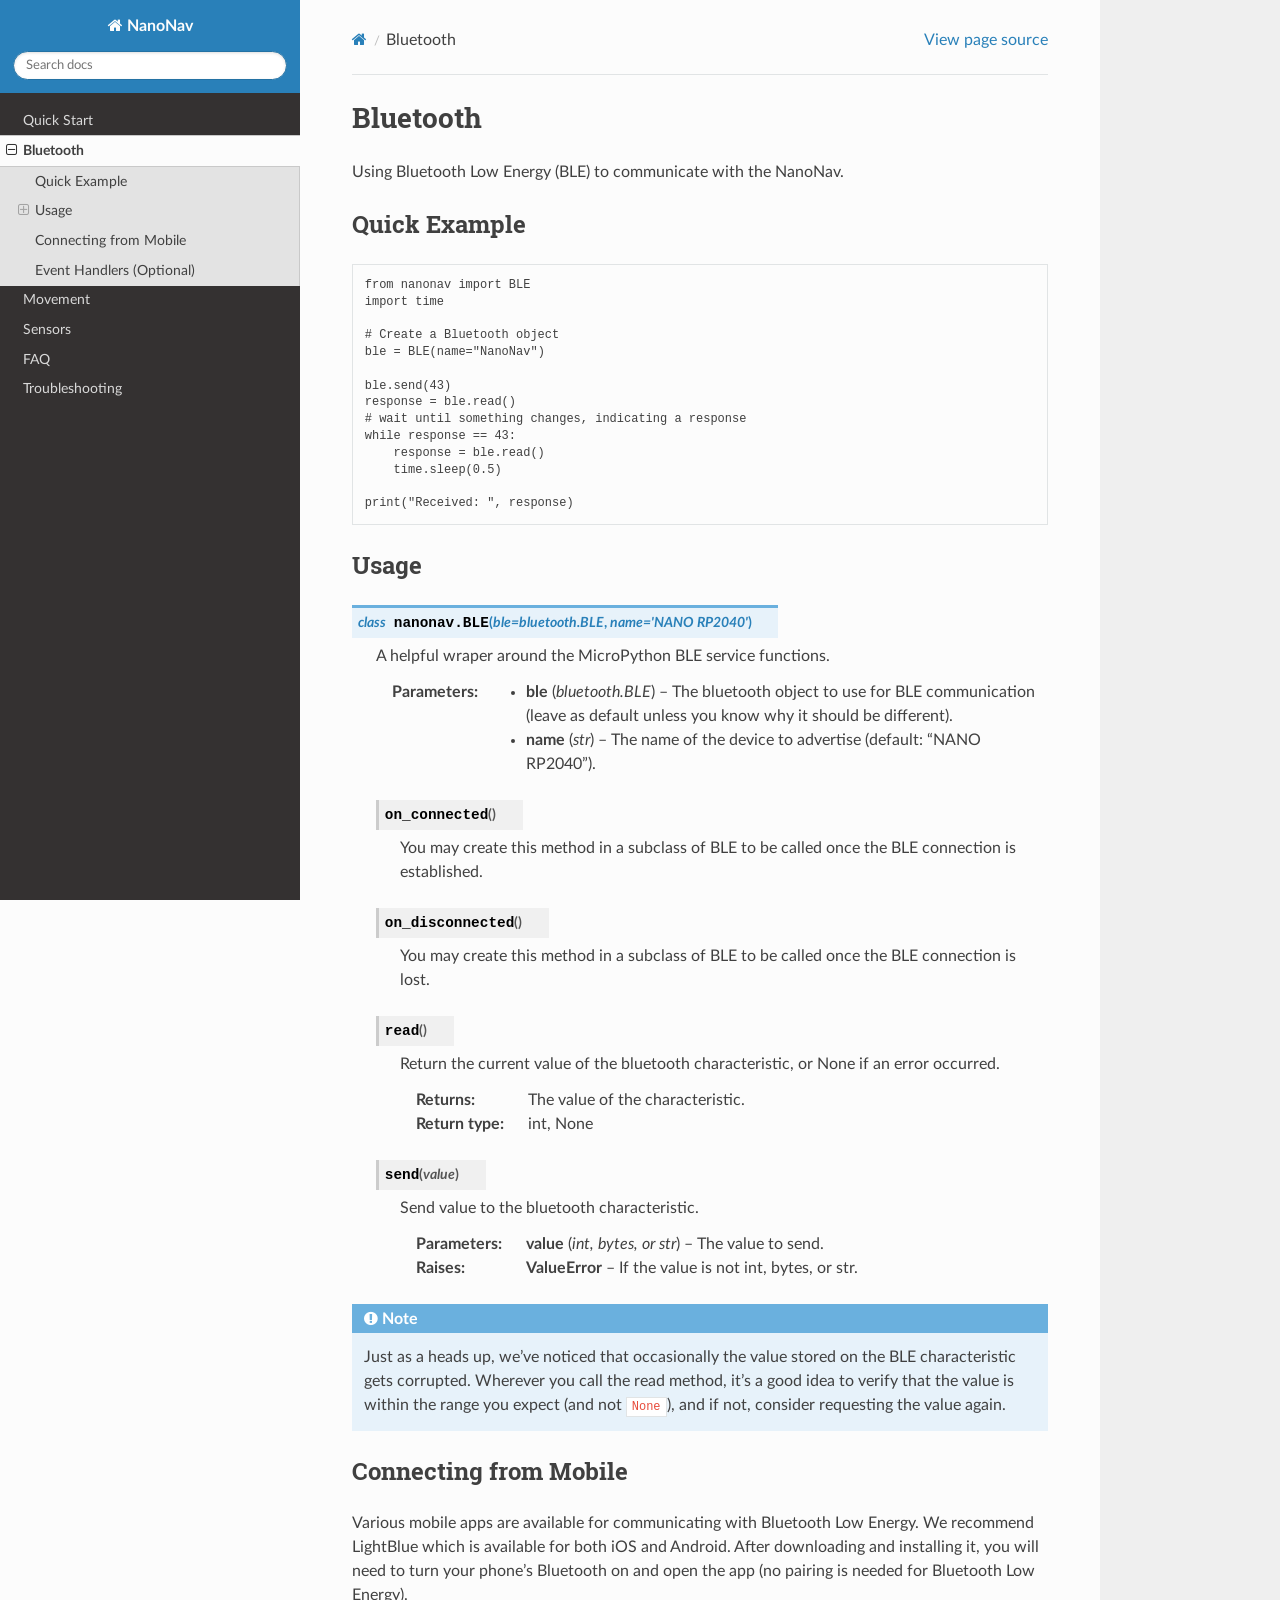
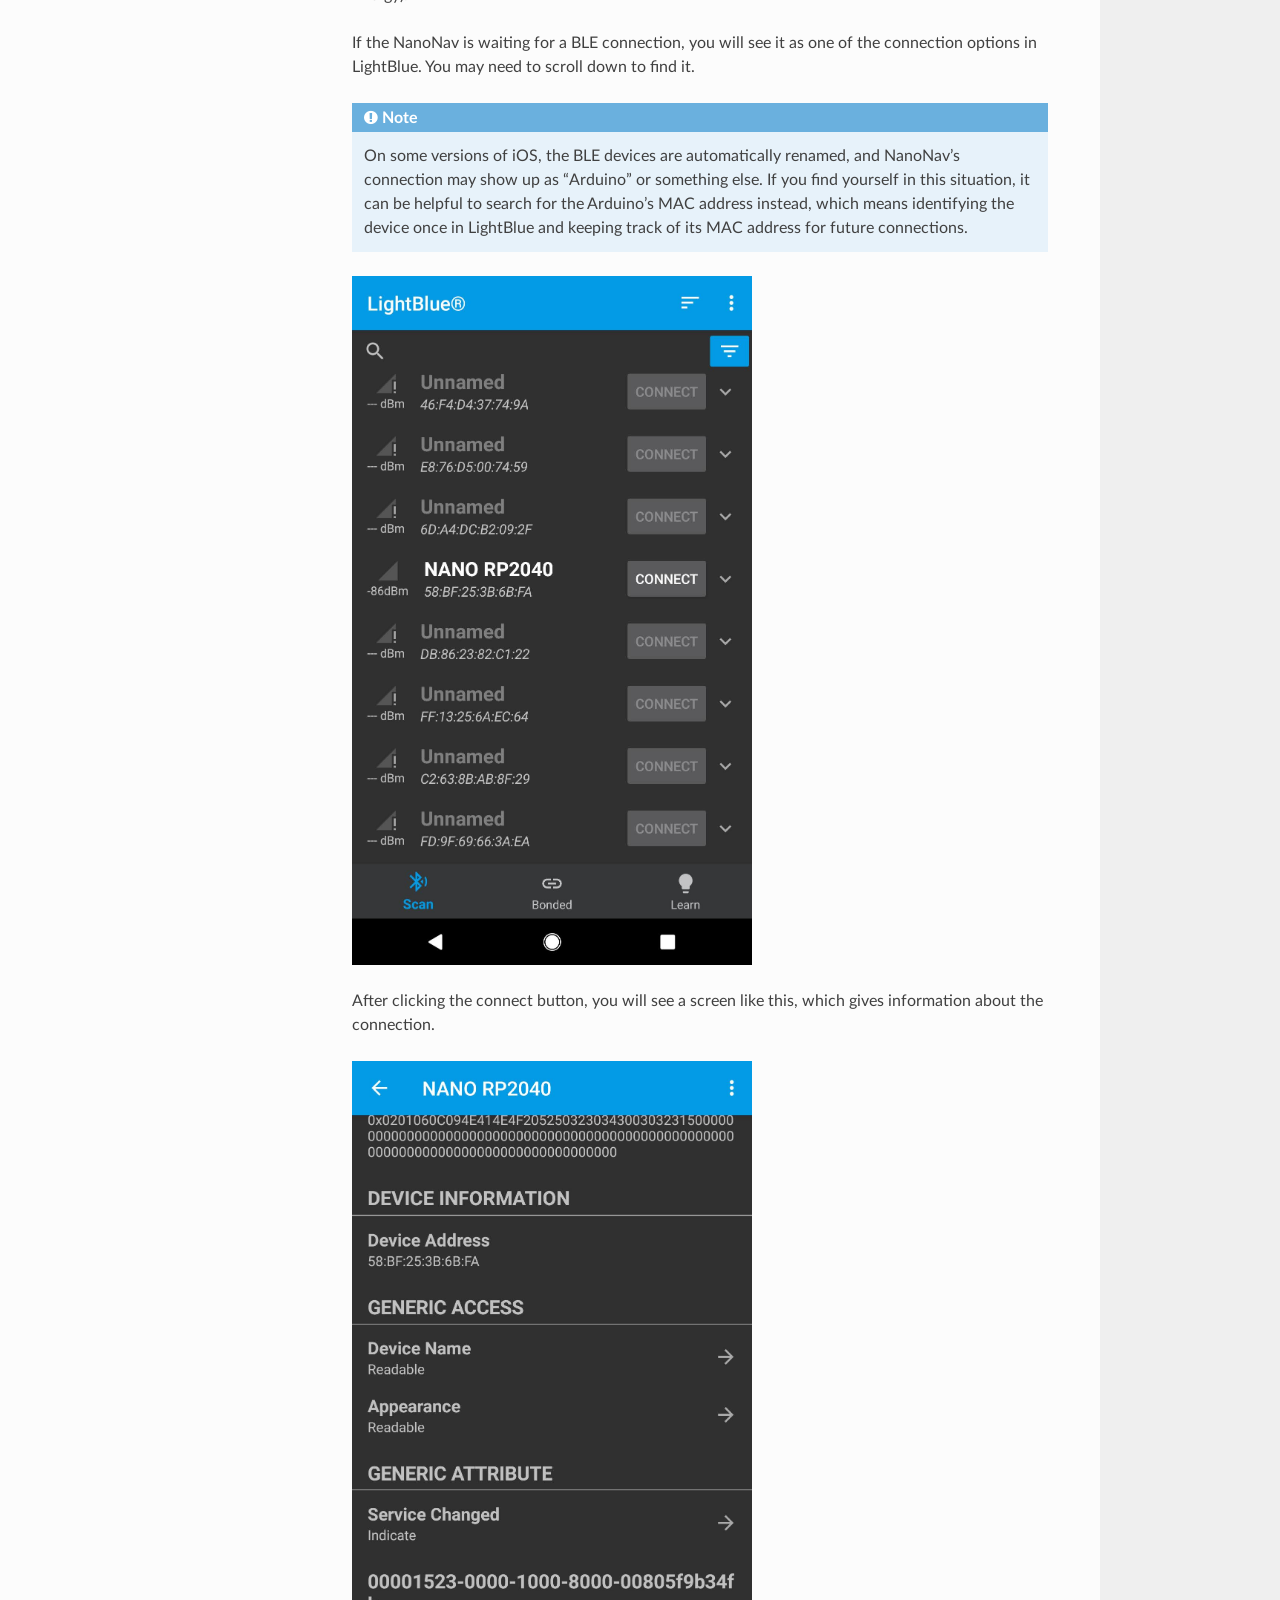
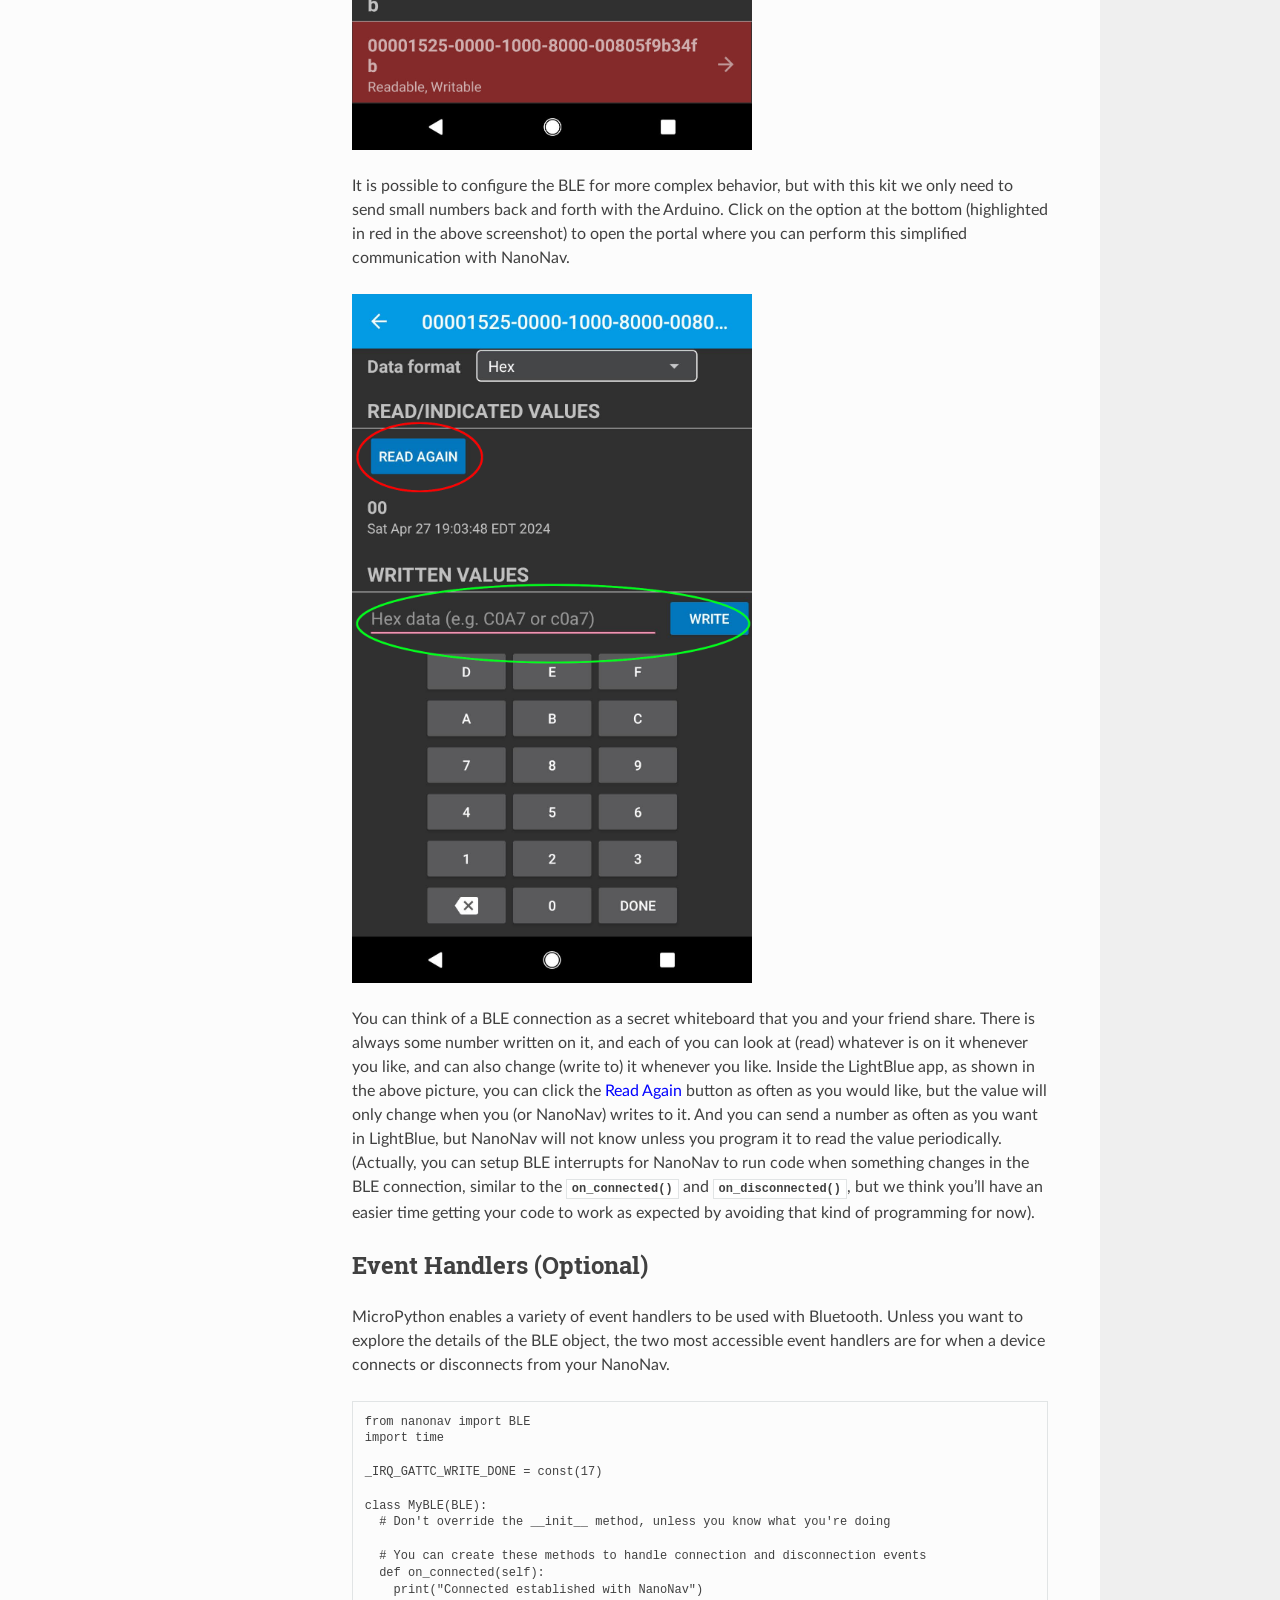
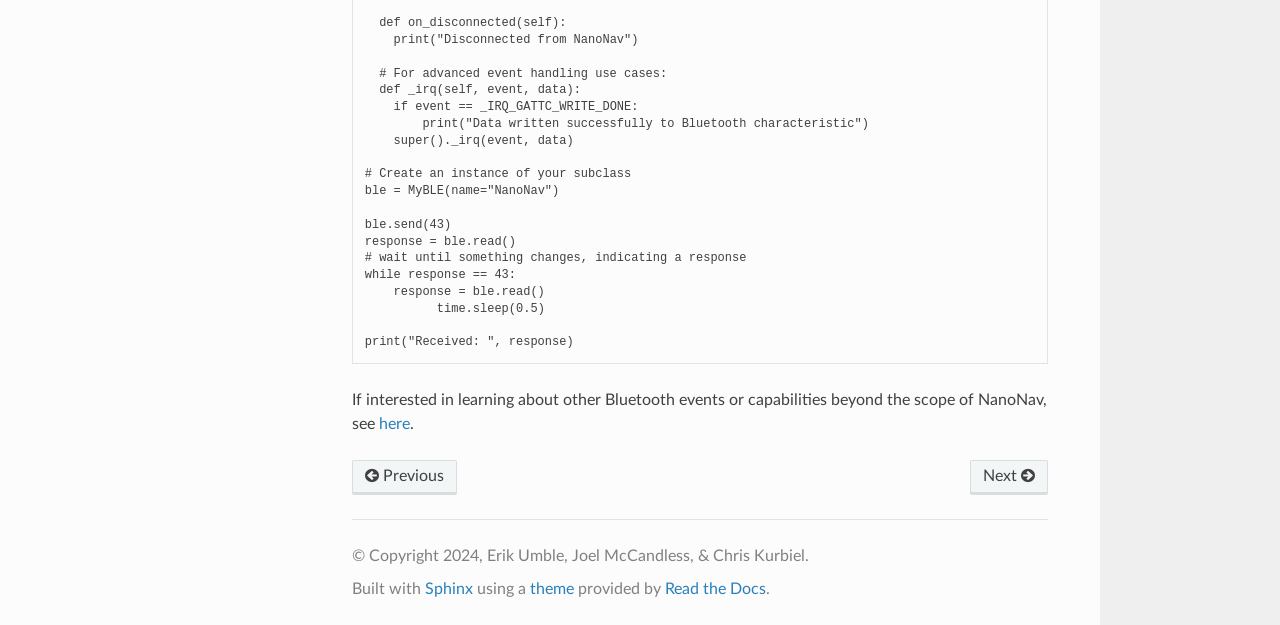
==== commit 01ba285a: "deploy: 4565d9a77bf2882f03ba146e7c425c8428ebb87e" ====
--- a/bluetooth.html
+++ b/bluetooth.html
@@ -61,6 +61,7 @@
 </ul>
 </li>
 <li class="toctree-l2"><a class="reference internal" href="#connecting-from-mobile">Connecting from Mobile</a></li>
+<li class="toctree-l2"><a class="reference internal" href="#event-handlers-optional">Event Handlers (Optional)</a></li>
 </ul>
 </li>
 <li class="toctree-l1"><a class="reference internal" href="movement.html">Movement</a></li>
@@ -132,13 +133,13 @@
 <dl class="py method">
 <dt class="sig sig-object py" id="nanonav.BLE.on_connected">
 <span class="sig-name descname"><span class="pre">on_connected</span></span><span class="sig-paren">(</span><span class="sig-paren">)</span><a class="headerlink" href="#nanonav.BLE.on_connected" title="Link to this definition"></a></dt>
-<dd><p>You may specify this method to be called once the BLE connection is established.</p>
+<dd><p>You may create this method in a subclass of BLE to be called once the BLE connection is established.</p>
 </dd></dl>
 
 <dl class="py method">
 <dt class="sig sig-object py" id="nanonav.BLE.on_disconnected">
 <span class="sig-name descname"><span class="pre">on_disconnected</span></span><span class="sig-paren">(</span><span class="sig-paren">)</span><a class="headerlink" href="#nanonav.BLE.on_disconnected" title="Link to this definition"></a></dt>
-<dd><p>You may specify this method to be called once the BLE connection is lost.</p>
+<dd><p>You may create this method in a subclass of BLE to be called once the BLE connection is lost.</p>
 </dd></dl>
 
 <dl class="py method">
@@ -201,8 +202,47 @@
 above picture, you can click the <span class="blue">Read Again</span> button as often as you would like, but the value will only
 change when you (or NanoNav) writes to it. And you can send a number as often as you want in LightBlue, but NanoNav will not know unless you program it to
 read the value periodically. (Actually, you can setup BLE interrupts for NanoNav to run code when something changes in the BLE connection, similar to the <a class="reference internal" href="#nanonav.BLE.on_connected" title="nanonav.BLE.on_connected"><code class="xref py py-meth docutils literal notranslate"><span class="pre">on_connected()</span></code></a> and <a class="reference internal" href="#nanonav.BLE.on_disconnected" title="nanonav.BLE.on_disconnected"><code class="xref py py-meth docutils literal notranslate"><span class="pre">on_disconnected()</span></code></a>, but we think
-you’ll have an easier time getting your code to work as expected by avoiding that kind of programming for now).
-If interested in learning about other bluetooth capabilities beyond the scope of NanoNav, see <a class="reference external" href="https://docs.micropython.org/en/latest/library/bluetooth.html">here</a>.</p>
+you’ll have an easier time getting your code to work as expected by avoiding that kind of programming for now).</p>
+</section>
+<section id="event-handlers-optional">
+<h2>Event Handlers (Optional)<a class="headerlink" href="#event-handlers-optional" title="Link to this heading"></a></h2>
+<p>MicroPython enables a variety of event handlers to be used with Bluetooth. Unless you want to explore the details of the BLE object,
+the two most accessible event handlers are for when a device connects or disconnects from your NanoNav.</p>
+<div class="highlight-python notranslate"><div class="highlight"><pre><span></span><span class="kn">from</span> <span class="nn">nanonav</span> <span class="kn">import</span> <span class="n">BLE</span>
+<span class="kn">import</span> <span class="nn">time</span>
+
+<span class="n">_IRQ_GATTC_WRITE_DONE</span> <span class="o">=</span> <span class="n">const</span><span class="p">(</span><span class="mi">17</span><span class="p">)</span>
+
+<span class="k">class</span> <span class="nc">MyBLE</span><span class="p">(</span><span class="n">BLE</span><span class="p">):</span>
+  <span class="c1"># Don&#39;t override the __init__ method, unless you know what you&#39;re doing</span>
+
+  <span class="c1"># You can create these methods to handle connection and disconnection events</span>
+  <span class="k">def</span> <span class="nf">on_connected</span><span class="p">(</span><span class="bp">self</span><span class="p">):</span>
+    <span class="nb">print</span><span class="p">(</span><span class="s2">&quot;Connected established with NanoNav&quot;</span><span class="p">)</span>
+
+  <span class="k">def</span> <span class="nf">on_disconnected</span><span class="p">(</span><span class="bp">self</span><span class="p">):</span>
+    <span class="nb">print</span><span class="p">(</span><span class="s2">&quot;Disconnected from NanoNav&quot;</span><span class="p">)</span>
+
+  <span class="c1"># For advanced event handling use cases:</span>
+  <span class="k">def</span> <span class="nf">_irq</span><span class="p">(</span><span class="bp">self</span><span class="p">,</span> <span class="n">event</span><span class="p">,</span> <span class="n">data</span><span class="p">):</span>
+    <span class="k">if</span> <span class="n">event</span> <span class="o">==</span> <span class="n">_IRQ_GATTC_WRITE_DONE</span><span class="p">:</span>
+        <span class="nb">print</span><span class="p">(</span><span class="s2">&quot;Data written successfully to Bluetooth characteristic&quot;</span><span class="p">)</span>
+    <span class="nb">super</span><span class="p">()</span><span class="o">.</span><span class="n">_irq</span><span class="p">(</span><span class="n">event</span><span class="p">,</span> <span class="n">data</span><span class="p">)</span>
+
+<span class="c1"># Create an instance of your subclass</span>
+<span class="n">ble</span> <span class="o">=</span> <span class="n">MyBLE</span><span class="p">(</span><span class="n">name</span><span class="o">=</span><span class="s2">&quot;NanoNav&quot;</span><span class="p">)</span>
+
+<span class="n">ble</span><span class="o">.</span><span class="n">send</span><span class="p">(</span><span class="mi">43</span><span class="p">)</span>
+<span class="n">response</span> <span class="o">=</span> <span class="n">ble</span><span class="o">.</span><span class="n">read</span><span class="p">()</span>
+<span class="c1"># wait until something changes, indicating a response</span>
+<span class="k">while</span> <span class="n">response</span> <span class="o">==</span> <span class="mi">43</span><span class="p">:</span>
+    <span class="n">response</span> <span class="o">=</span> <span class="n">ble</span><span class="o">.</span><span class="n">read</span><span class="p">()</span>
+          <span class="n">time</span><span class="o">.</span><span class="n">sleep</span><span class="p">(</span><span class="mf">0.5</span><span class="p">)</span>
+
+<span class="nb">print</span><span class="p">(</span><span class="s2">&quot;Received: &quot;</span><span class="p">,</span> <span class="n">response</span><span class="p">)</span>
+</pre></div>
+</div>
+<p>If interested in learning about other Bluetooth events or capabilities beyond the scope of NanoNav, see <a class="reference external" href="https://docs.micropython.org/en/latest/library/bluetooth.html">here</a>.</p>
 </section>
 </section>
 
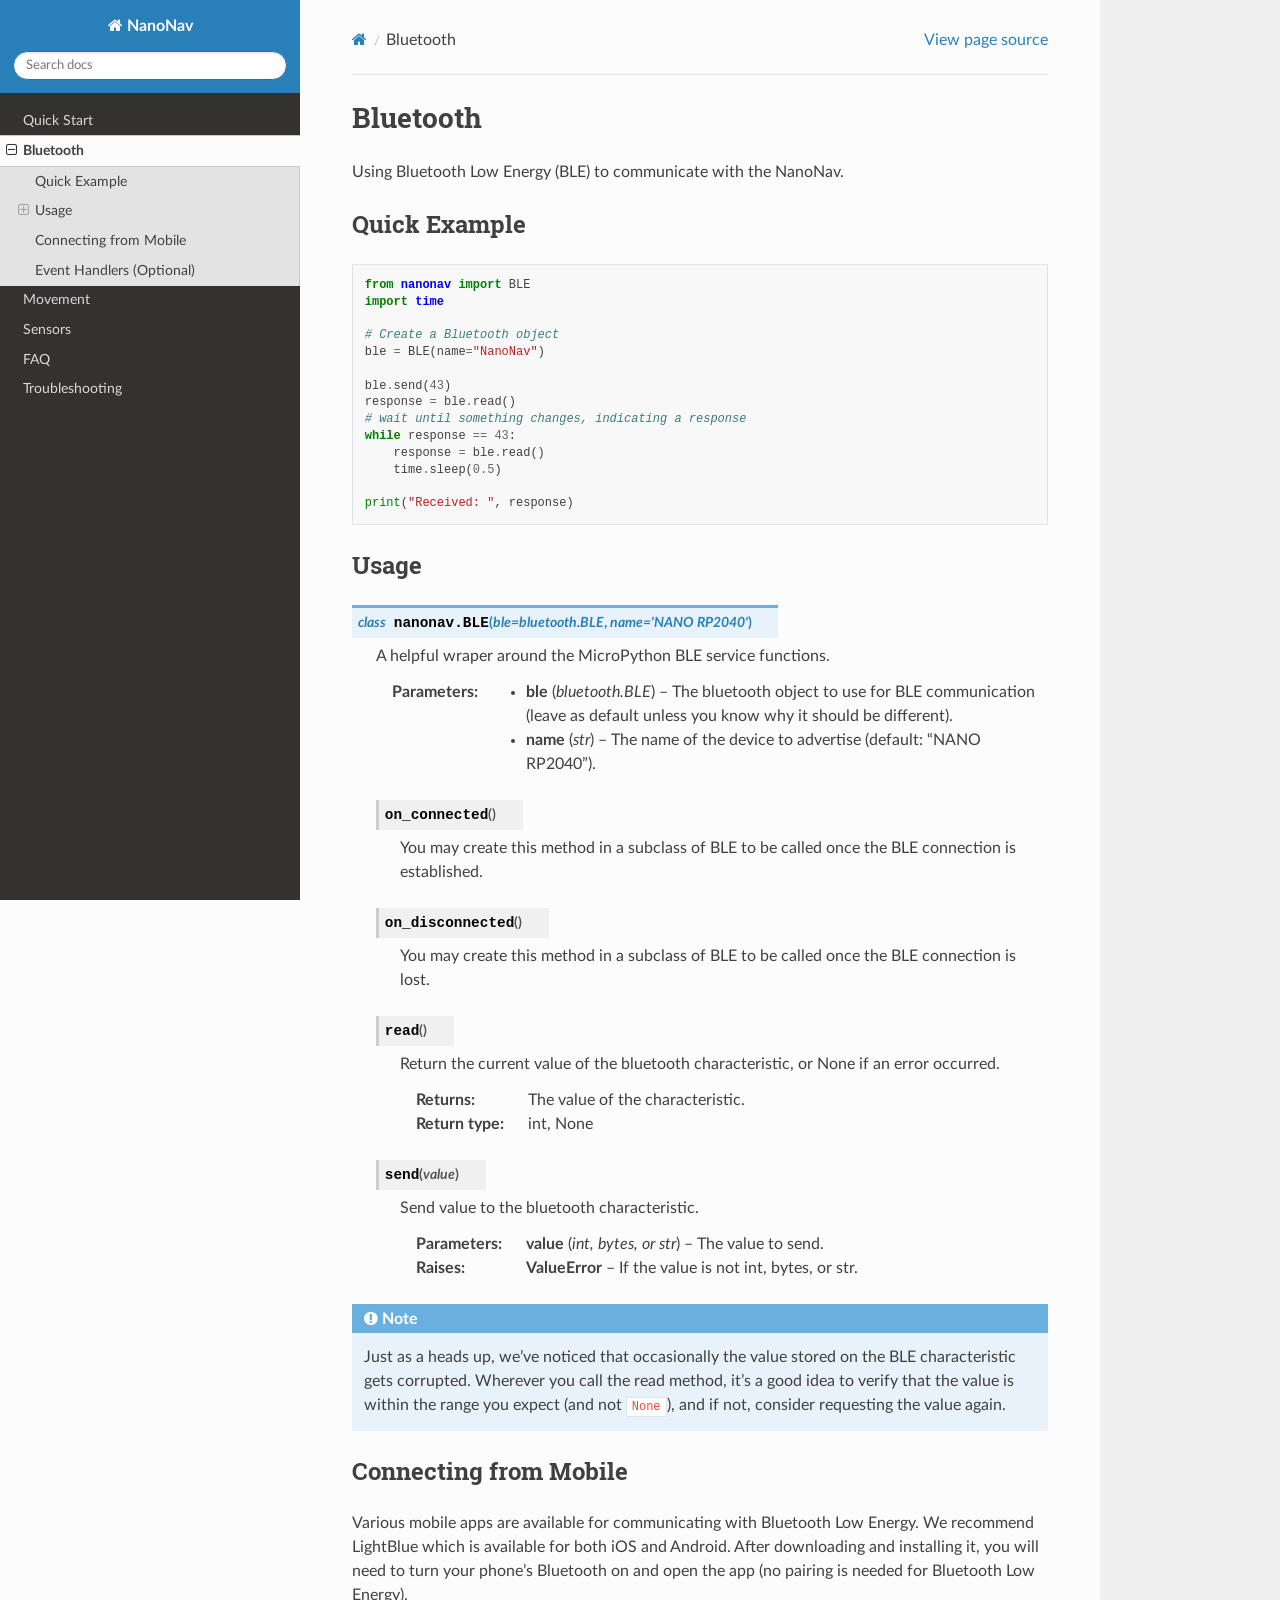
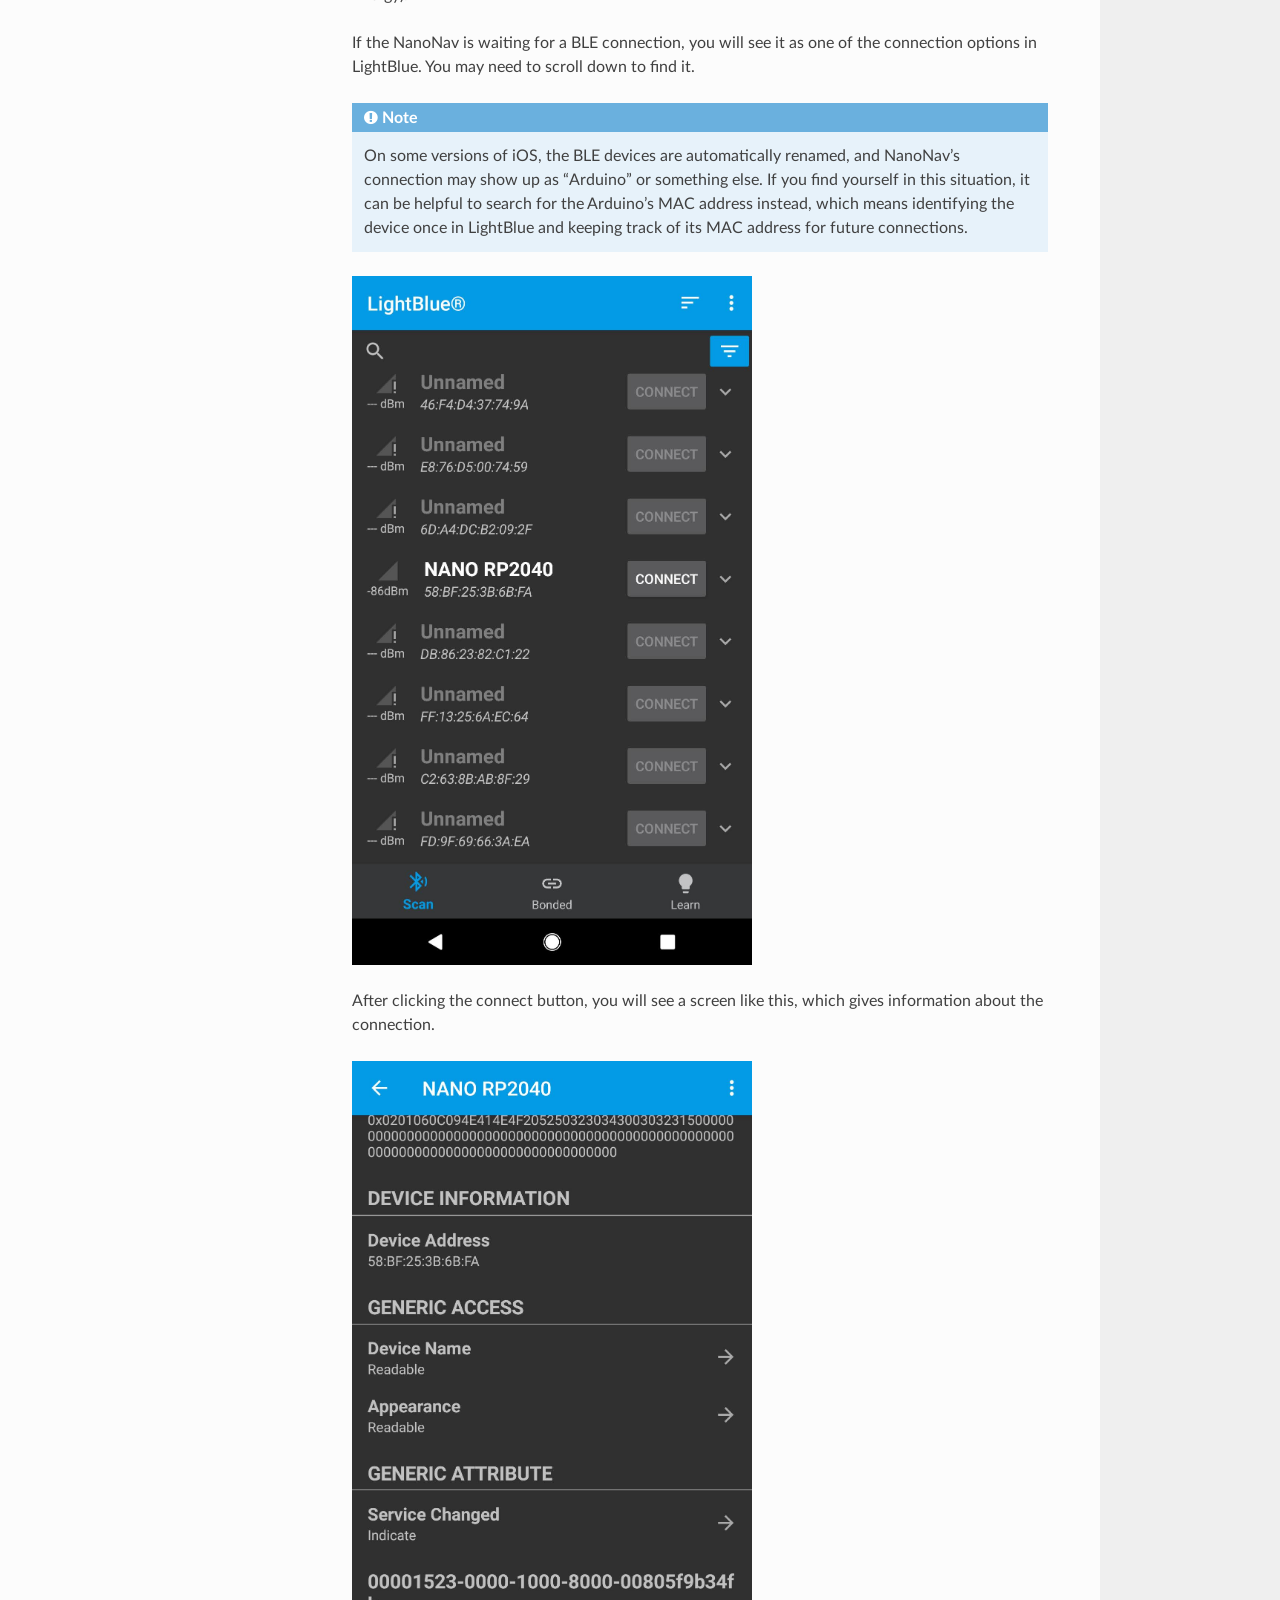
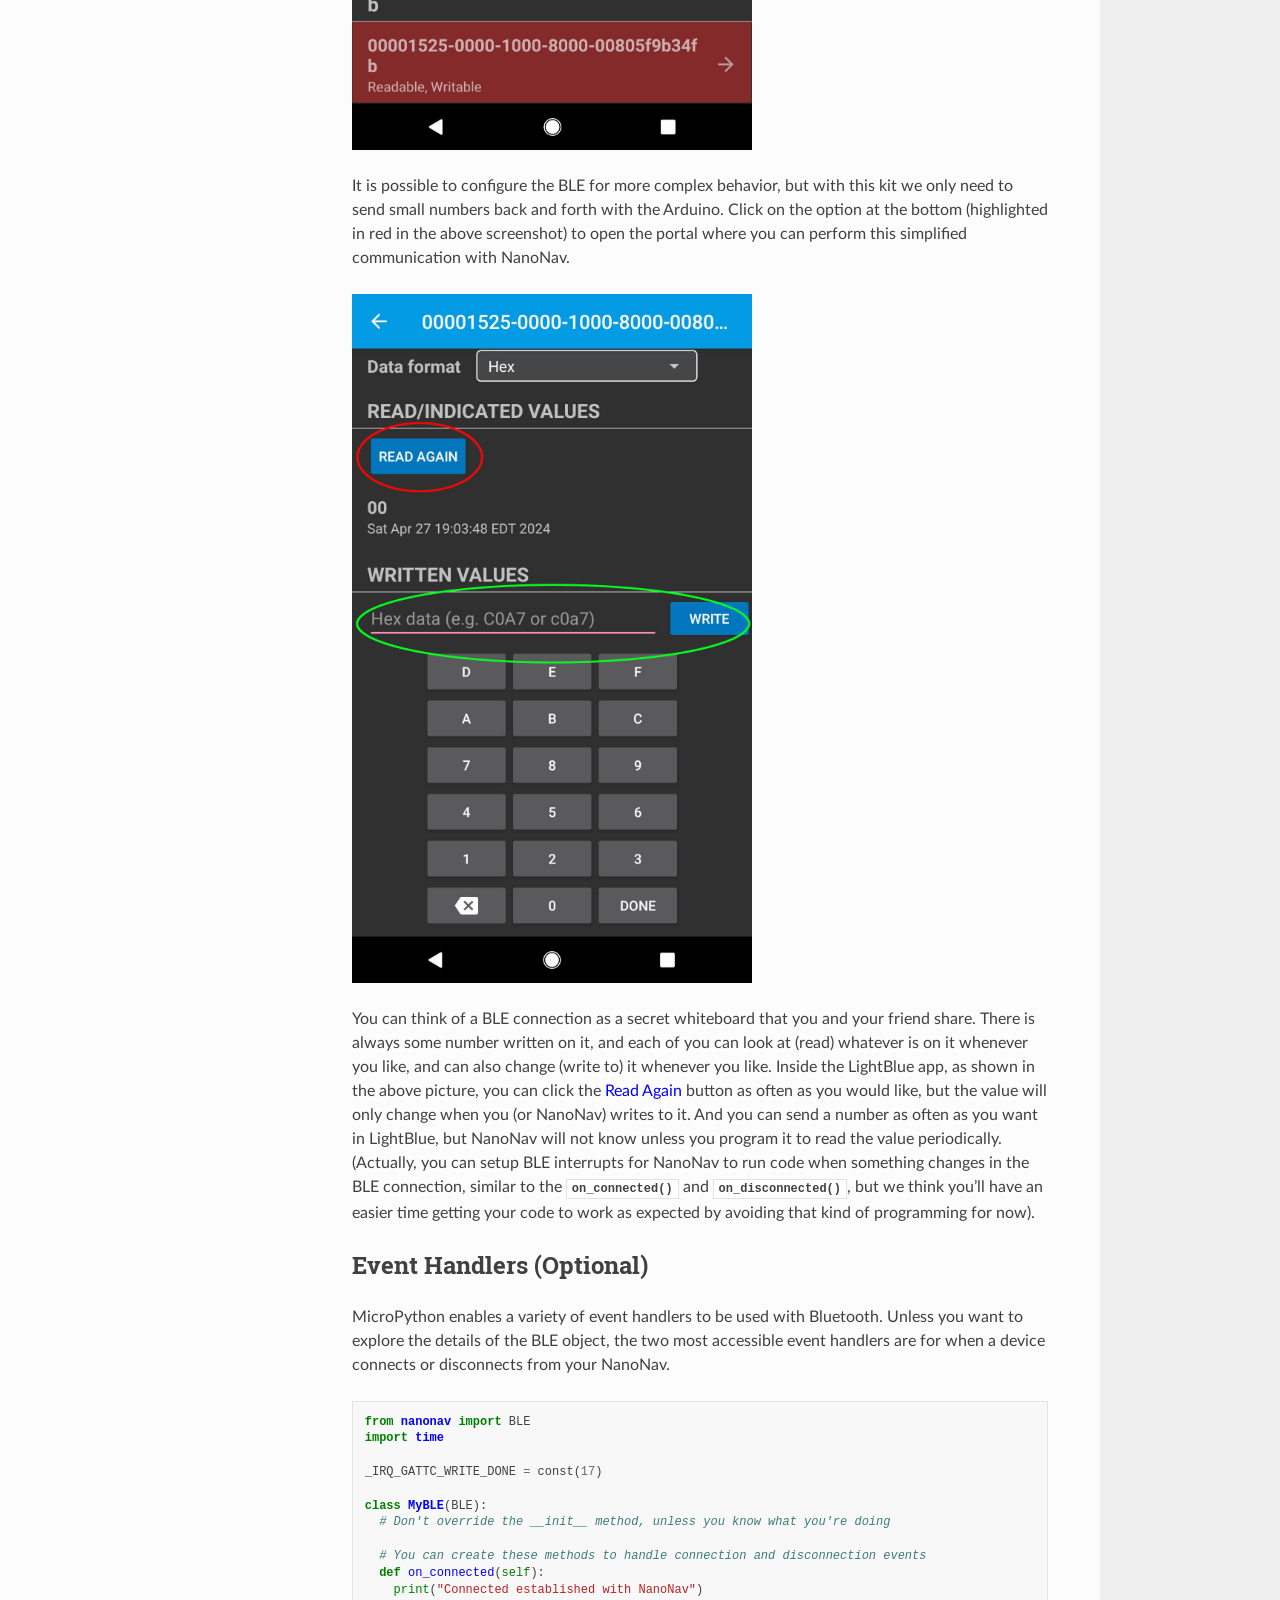
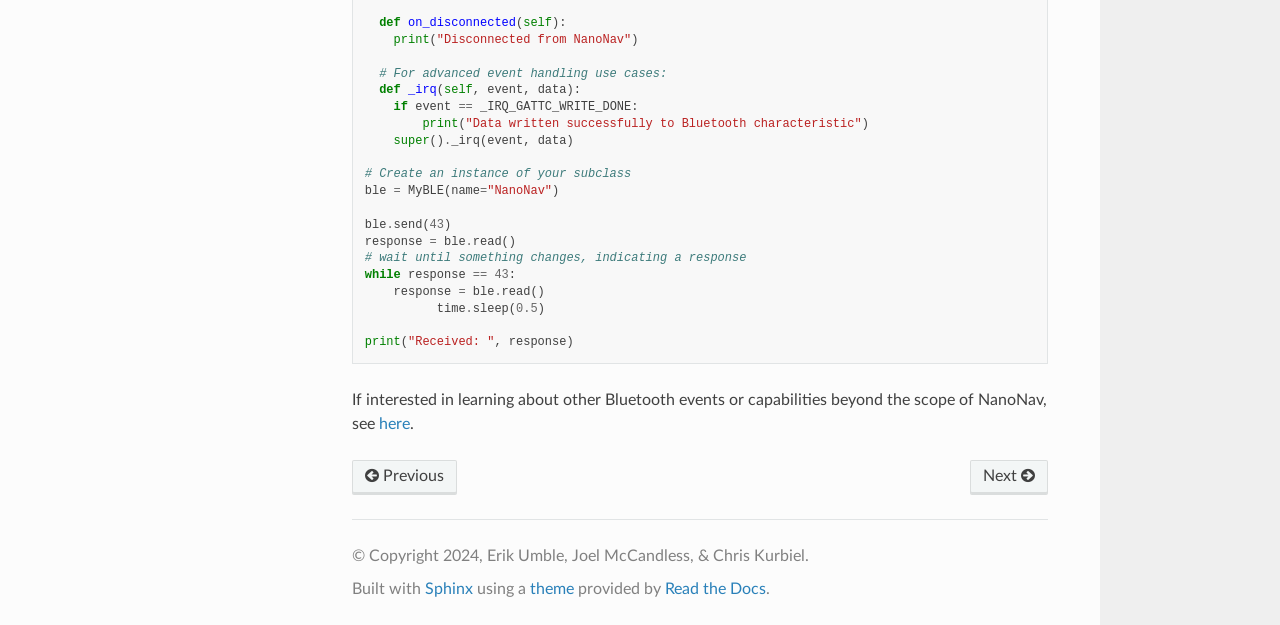
==== commit 85b1015f: "deploy: 08b085582717278908abe8e4dc54a829fb4251c8" ====
--- a/bluetooth.html
+++ b/bluetooth.html
@@ -7,7 +7,7 @@
 
   <meta name="viewport" content="width=device-width, initial-scale=1.0" />
   <title>Bluetooth &mdash; NanoNav  documentation</title>
-      <link rel="stylesheet" type="text/css" href="_static/pygments.css?v=80d5e7a1" />
+      <link rel="stylesheet" type="text/css" href="_static/pygments.css?v=b86133f3" />
       <link rel="stylesheet" type="text/css" href="_static/css/theme.css?v=e59714d7" />
       <link rel="stylesheet" type="text/css" href="_static/copybutton.css?v=76b2166b" />
       <link rel="stylesheet" type="text/css" href="_static/css/s4defs-roles.css?v=35bf4f2f" />
@@ -99,8 +99,8 @@
 <p>Using Bluetooth Low Energy (BLE) to communicate with the NanoNav.</p>
 <section id="quick-example">
 <h2>Quick Example<a class="headerlink" href="#quick-example" title="Link to this heading"></a></h2>
-<div class="highlight-python notranslate"><div class="highlight"><pre><span></span><span class="kn">from</span> <span class="nn">nanonav</span> <span class="kn">import</span> <span class="n">BLE</span>
-<span class="kn">import</span> <span class="nn">time</span>
+<div class="highlight-python notranslate"><div class="highlight"><pre><span></span><span class="kn">from</span><span class="w"> </span><span class="nn">nanonav</span><span class="w"> </span><span class="kn">import</span> <span class="n">BLE</span>
+<span class="kn">import</span><span class="w"> </span><span class="nn">time</span>
 
 <span class="c1"># Create a Bluetooth object</span>
 <span class="n">ble</span> <span class="o">=</span> <span class="n">BLE</span><span class="p">(</span><span class="n">name</span><span class="o">=</span><span class="s2">&quot;NanoNav&quot;</span><span class="p">)</span>
@@ -120,7 +120,7 @@
 <h2>Usage<a class="headerlink" href="#usage" title="Link to this heading"></a></h2>
 <dl class="py class">
 <dt class="sig sig-object py" id="nanonav.BLE">
-<em class="property"><span class="pre">class</span><span class="w"> </span></em><span class="sig-prename descclassname"><span class="pre">nanonav.</span></span><span class="sig-name descname"><span class="pre">BLE</span></span><span class="sig-paren">(</span><em class="sig-param"><span class="n"><span class="pre">ble</span></span><span class="o"><span class="pre">=</span></span><span class="default_value"><span class="pre">bluetooth.BLE</span></span></em>, <em class="sig-param"><span class="n"><span class="pre">name</span></span><span class="o"><span class="pre">=</span></span><span class="default_value"><span class="pre">'NANO</span> <span class="pre">RP2040'</span></span></em><span class="sig-paren">)</span><a class="headerlink" href="#nanonav.BLE" title="Link to this definition"></a></dt>
+<em class="property"><span class="k"><span class="pre">class</span></span><span class="w"> </span></em><span class="sig-prename descclassname"><span class="pre">nanonav.</span></span><span class="sig-name descname"><span class="pre">BLE</span></span><span class="sig-paren">(</span><em class="sig-param"><span class="n"><span class="pre">ble</span></span><span class="o"><span class="pre">=</span></span><span class="default_value"><span class="pre">bluetooth.BLE</span></span></em>, <em class="sig-param"><span class="n"><span class="pre">name</span></span><span class="o"><span class="pre">=</span></span><span class="default_value"><span class="pre">'NANO</span> <span class="pre">RP2040'</span></span></em><span class="sig-paren">)</span><a class="headerlink" href="#nanonav.BLE" title="Link to this definition"></a></dt>
 <dd><p>A helpful wraper around the MicroPython BLE service functions.</p>
 <dl class="field-list simple">
 <dt class="field-odd">Parameters<span class="colon">:</span></dt>
@@ -208,23 +208,23 @@
 <h2>Event Handlers (Optional)<a class="headerlink" href="#event-handlers-optional" title="Link to this heading"></a></h2>
 <p>MicroPython enables a variety of event handlers to be used with Bluetooth. Unless you want to explore the details of the BLE object,
 the two most accessible event handlers are for when a device connects or disconnects from your NanoNav.</p>
-<div class="highlight-python notranslate"><div class="highlight"><pre><span></span><span class="kn">from</span> <span class="nn">nanonav</span> <span class="kn">import</span> <span class="n">BLE</span>
-<span class="kn">import</span> <span class="nn">time</span>
+<div class="highlight-python notranslate"><div class="highlight"><pre><span></span><span class="kn">from</span><span class="w"> </span><span class="nn">nanonav</span><span class="w"> </span><span class="kn">import</span> <span class="n">BLE</span>
+<span class="kn">import</span><span class="w"> </span><span class="nn">time</span>
 
 <span class="n">_IRQ_GATTC_WRITE_DONE</span> <span class="o">=</span> <span class="n">const</span><span class="p">(</span><span class="mi">17</span><span class="p">)</span>
 
-<span class="k">class</span> <span class="nc">MyBLE</span><span class="p">(</span><span class="n">BLE</span><span class="p">):</span>
+<span class="k">class</span><span class="w"> </span><span class="nc">MyBLE</span><span class="p">(</span><span class="n">BLE</span><span class="p">):</span>
   <span class="c1"># Don&#39;t override the __init__ method, unless you know what you&#39;re doing</span>
 
   <span class="c1"># You can create these methods to handle connection and disconnection events</span>
-  <span class="k">def</span> <span class="nf">on_connected</span><span class="p">(</span><span class="bp">self</span><span class="p">):</span>
+  <span class="k">def</span><span class="w"> </span><span class="nf">on_connected</span><span class="p">(</span><span class="bp">self</span><span class="p">):</span>
     <span class="nb">print</span><span class="p">(</span><span class="s2">&quot;Connected established with NanoNav&quot;</span><span class="p">)</span>
 
-  <span class="k">def</span> <span class="nf">on_disconnected</span><span class="p">(</span><span class="bp">self</span><span class="p">):</span>
+  <span class="k">def</span><span class="w"> </span><span class="nf">on_disconnected</span><span class="p">(</span><span class="bp">self</span><span class="p">):</span>
     <span class="nb">print</span><span class="p">(</span><span class="s2">&quot;Disconnected from NanoNav&quot;</span><span class="p">)</span>
 
   <span class="c1"># For advanced event handling use cases:</span>
-  <span class="k">def</span> <span class="nf">_irq</span><span class="p">(</span><span class="bp">self</span><span class="p">,</span> <span class="n">event</span><span class="p">,</span> <span class="n">data</span><span class="p">):</span>
+  <span class="k">def</span><span class="w"> </span><span class="nf">_irq</span><span class="p">(</span><span class="bp">self</span><span class="p">,</span> <span class="n">event</span><span class="p">,</span> <span class="n">data</span><span class="p">):</span>
     <span class="k">if</span> <span class="n">event</span> <span class="o">==</span> <span class="n">_IRQ_GATTC_WRITE_DONE</span><span class="p">:</span>
         <span class="nb">print</span><span class="p">(</span><span class="s2">&quot;Data written successfully to Bluetooth characteristic&quot;</span><span class="p">)</span>
     <span class="nb">super</span><span class="p">()</span><span class="o">.</span><span class="n">_irq</span><span class="p">(</span><span class="n">event</span><span class="p">,</span> <span class="n">data</span><span class="p">)</span>
--- a/_static/pygments.css
+++ b/_static/pygments.css
@@ -0,0 +1,75 @@
+pre { line-height: 125%; }
+td.linenos .normal { color: inherit; background-color: transparent; padding-left: 5px; padding-right: 5px; }
+span.linenos { color: inherit; background-color: transparent; padding-left: 5px; padding-right: 5px; }
+td.linenos .special { color: #000000; background-color: #ffffc0; padding-left: 5px; padding-right: 5px; }
+span.linenos.special { color: #000000; background-color: #ffffc0; padding-left: 5px; padding-right: 5px; }
+.highlight .hll { background-color: #ffffcc }
+.highlight { background: #f8f8f8; }
+.highlight .c { color: #3D7B7B; font-style: italic } /* Comment */
+.highlight .err { border: 1px solid #F00 } /* Error */
+.highlight .k { color: #008000; font-weight: bold } /* Keyword */
+.highlight .o { color: #666 } /* Operator */
+.highlight .ch { color: #3D7B7B; font-style: italic } /* Comment.Hashbang */
+.highlight .cm { color: #3D7B7B; font-style: italic } /* Comment.Multiline */
+.highlight .cp { color: #9C6500 } /* Comment.Preproc */
+.highlight .cpf { color: #3D7B7B; font-style: italic } /* Comment.PreprocFile */
+.highlight .c1 { color: #3D7B7B; font-style: italic } /* Comment.Single */
+.highlight .cs { color: #3D7B7B; font-style: italic } /* Comment.Special */
+.highlight .gd { color: #A00000 } /* Generic.Deleted */
+.highlight .ge { font-style: italic } /* Generic.Emph */
+.highlight .ges { font-weight: bold; font-style: italic } /* Generic.EmphStrong */
+.highlight .gr { color: #E40000 } /* Generic.Error */
+.highlight .gh { color: #000080; font-weight: bold } /* Generic.Heading */
+.highlight .gi { color: #008400 } /* Generic.Inserted */
+.highlight .go { color: #717171 } /* Generic.Output */
+.highlight .gp { color: #000080; font-weight: bold } /* Generic.Prompt */
+.highlight .gs { font-weight: bold } /* Generic.Strong */
+.highlight .gu { color: #800080; font-weight: bold } /* Generic.Subheading */
+.highlight .gt { color: #04D } /* Generic.Traceback */
+.highlight .kc { color: #008000; font-weight: bold } /* Keyword.Constant */
+.highlight .kd { color: #008000; font-weight: bold } /* Keyword.Declaration */
+.highlight .kn { color: #008000; font-weight: bold } /* Keyword.Namespace */
+.highlight .kp { color: #008000 } /* Keyword.Pseudo */
+.highlight .kr { color: #008000; font-weight: bold } /* Keyword.Reserved */
+.highlight .kt { color: #B00040 } /* Keyword.Type */
+.highlight .m { color: #666 } /* Literal.Number */
+.highlight .s { color: #BA2121 } /* Literal.String */
+.highlight .na { color: #687822 } /* Name.Attribute */
+.highlight .nb { color: #008000 } /* Name.Builtin */
+.highlight .nc { color: #00F; font-weight: bold } /* Name.Class */
+.highlight .no { color: #800 } /* Name.Constant */
+.highlight .nd { color: #A2F } /* Name.Decorator */
+.highlight .ni { color: #717171; font-weight: bold } /* Name.Entity */
+.highlight .ne { color: #CB3F38; font-weight: bold } /* Name.Exception */
+.highlight .nf { color: #00F } /* Name.Function */
+.highlight .nl { color: #767600 } /* Name.Label */
+.highlight .nn { color: #00F; font-weight: bold } /* Name.Namespace */
+.highlight .nt { color: #008000; font-weight: bold } /* Name.Tag */
+.highlight .nv { color: #19177C } /* Name.Variable */
+.highlight .ow { color: #A2F; font-weight: bold } /* Operator.Word */
+.highlight .w { color: #BBB } /* Text.Whitespace */
+.highlight .mb { color: #666 } /* Literal.Number.Bin */
+.highlight .mf { color: #666 } /* Literal.Number.Float */
+.highlight .mh { color: #666 } /* Literal.Number.Hex */
+.highlight .mi { color: #666 } /* Literal.Number.Integer */
+.highlight .mo { color: #666 } /* Literal.Number.Oct */
+.highlight .sa { color: #BA2121 } /* Literal.String.Affix */
+.highlight .sb { color: #BA2121 } /* Literal.String.Backtick */
+.highlight .sc { color: #BA2121 } /* Literal.String.Char */
+.highlight .dl { color: #BA2121 } /* Literal.String.Delimiter */
+.highlight .sd { color: #BA2121; font-style: italic } /* Literal.String.Doc */
+.highlight .s2 { color: #BA2121 } /* Literal.String.Double */
+.highlight .se { color: #AA5D1F; font-weight: bold } /* Literal.String.Escape */
+.highlight .sh { color: #BA2121 } /* Literal.String.Heredoc */
+.highlight .si { color: #A45A77; font-weight: bold } /* Literal.String.Interpol */
+.highlight .sx { color: #008000 } /* Literal.String.Other */
+.highlight .sr { color: #A45A77 } /* Literal.String.Regex */
+.highlight .s1 { color: #BA2121 } /* Literal.String.Single */
+.highlight .ss { color: #19177C } /* Literal.String.Symbol */
+.highlight .bp { color: #008000 } /* Name.Builtin.Pseudo */
+.highlight .fm { color: #00F } /* Name.Function.Magic */
+.highlight .vc { color: #19177C } /* Name.Variable.Class */
+.highlight .vg { color: #19177C } /* Name.Variable.Global */
+.highlight .vi { color: #19177C } /* Name.Variable.Instance */
+.highlight .vm { color: #19177C } /* Name.Variable.Magic */
+.highlight .il { color: #666 } /* Literal.Number.Integer.Long */
